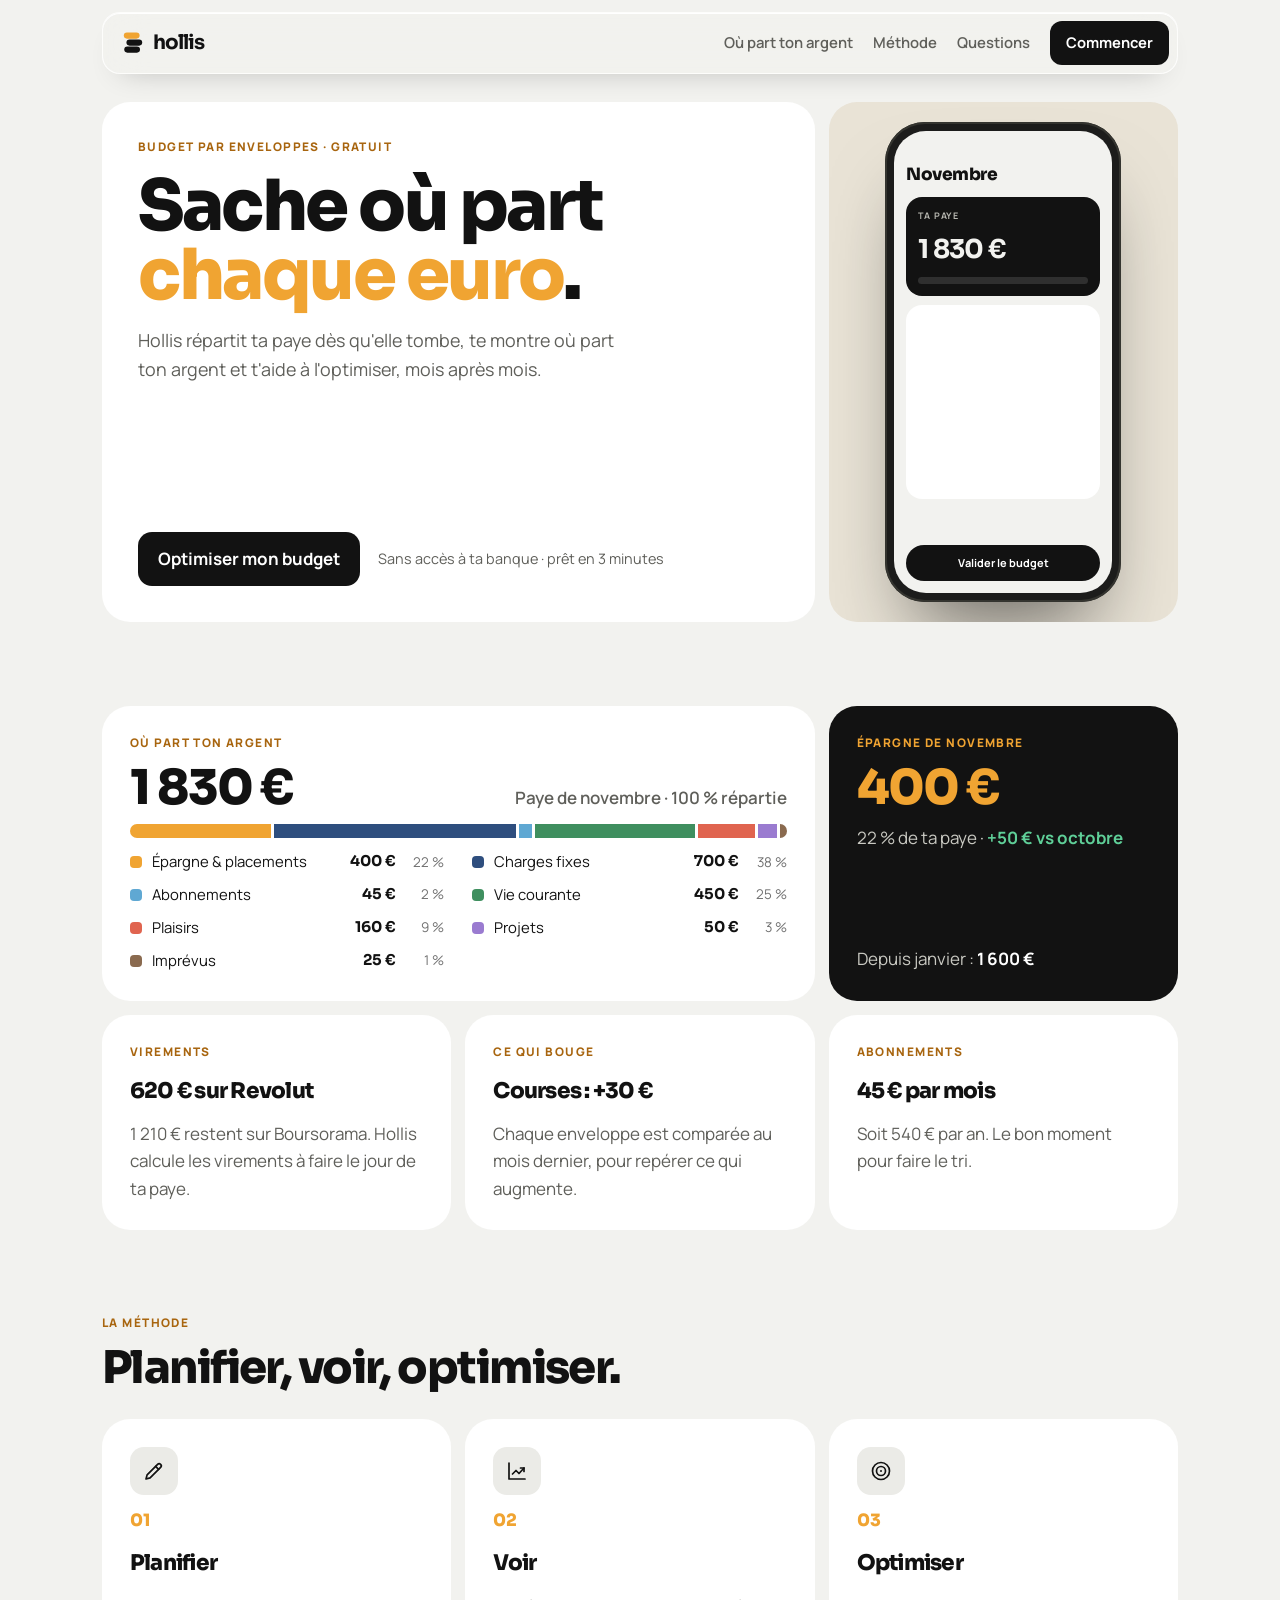
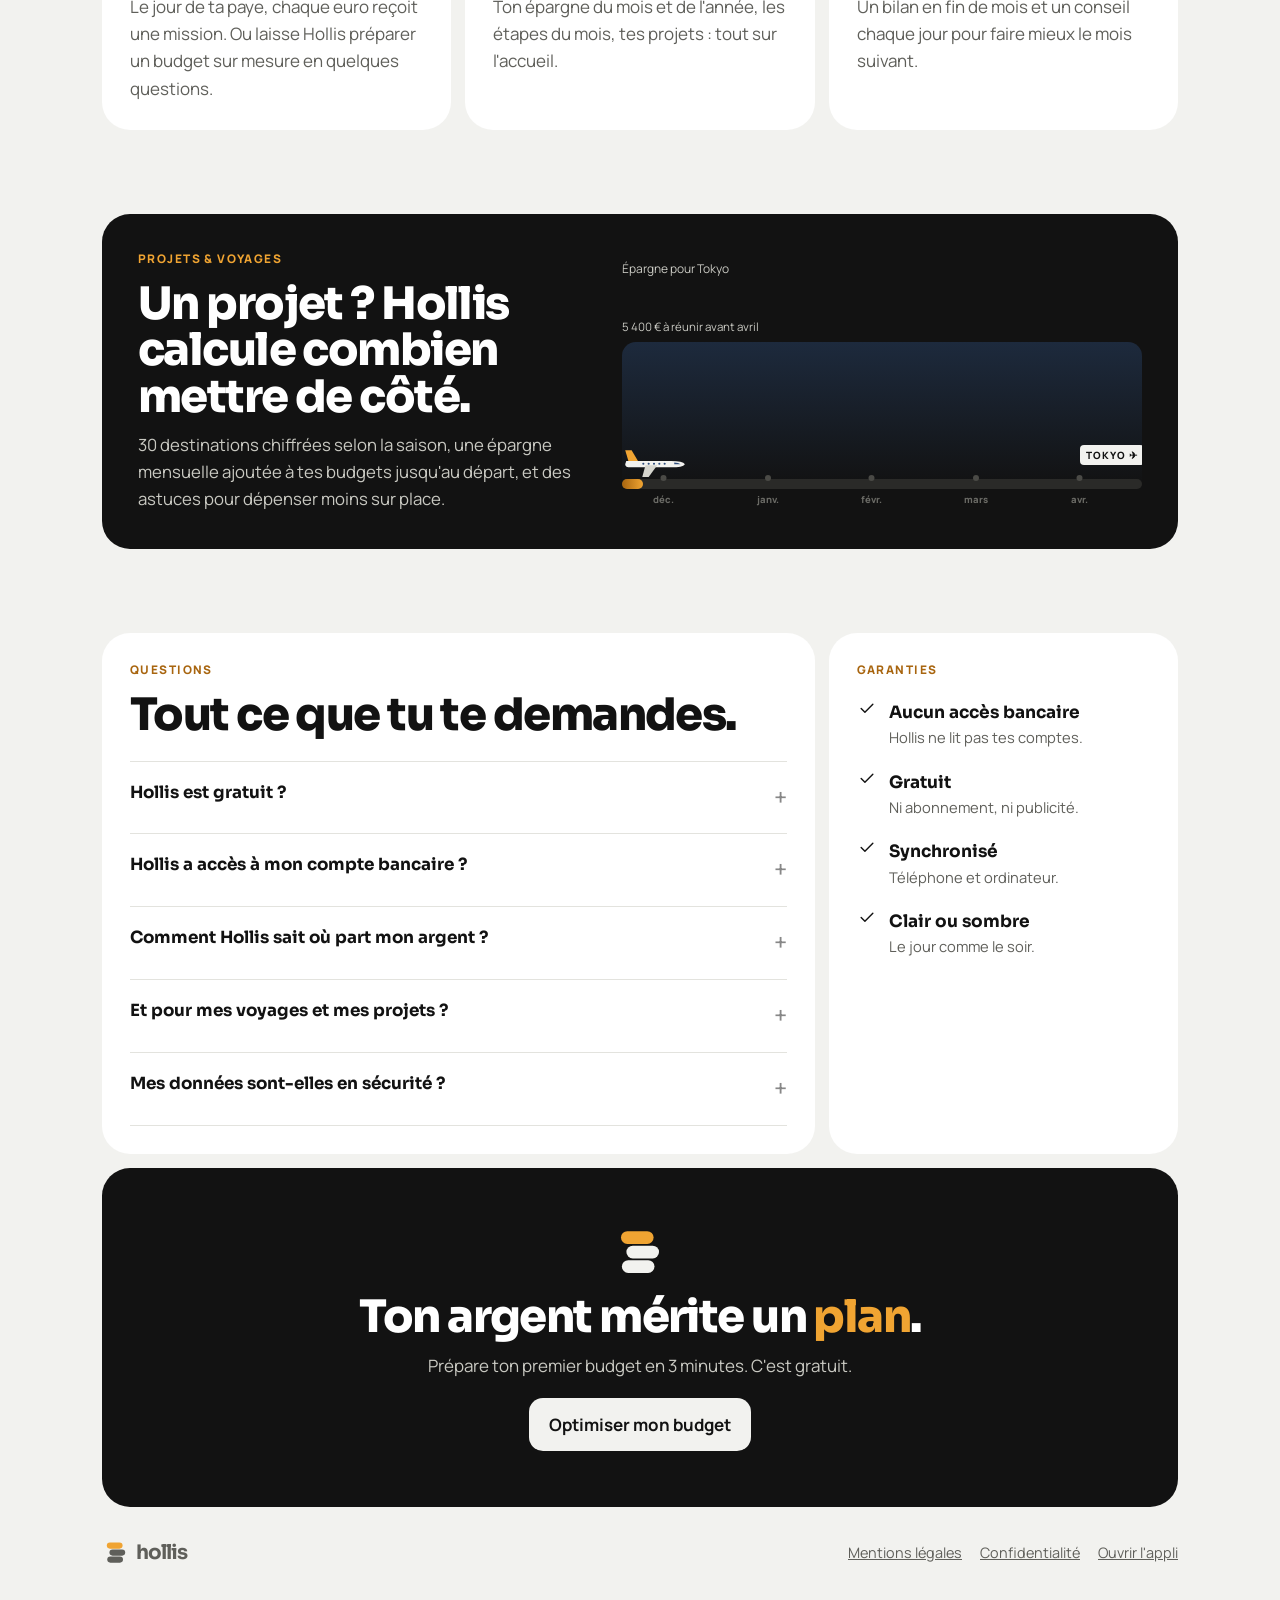
==== index.html @ 490bd6b0 "Renommage : Tamia devient Hollis, nouveau logo (pile de pièces) Nom changé dans tous les textes de l" ====
<!doctype html>
<html lang="fr">
<head>
<meta charset="utf-8">
<meta name="viewport" content="width=device-width,initial-scale=1,viewport-fit=cover">
<title>Hollis · sache où part chaque euro</title>
<meta name="description" content="Hollis répartit ta paye en enveloppes dès qu'elle tombe, te montre où part ton argent et t'aide à optimiser ton budget. Gratuit, sans accès à ta banque.">
<meta name="theme-color" content="#f2f2ef">
<meta property="og:title" content="Hollis · sache où part chaque euro">
<meta property="og:description" content="Hollis répartit ta paye en enveloppes, te montre où part ton argent et t'aide à optimiser ton budget. Gratuit, sans accès à ta banque.">
<link rel="icon" href="favicon.svg?v=3" type="image/svg+xml">
<link rel="icon" href="favicon-32.png?v=3" sizes="32x32" type="image/png">
<link rel="shortcut icon" href="favicon.ico?v=3">
<link rel="apple-touch-icon" href="apple-touch-icon.png?v=3">
<link rel="manifest" href="manifest.webmanifest">
<link rel="preconnect" href="https://fonts.googleapis.com"><link rel="preconnect" href="https://fonts.gstatic.com" crossorigin>
<link rel="stylesheet" href="https://fonts.googleapis.com/css2?family=Sora:wght@600;700;800&family=Manrope:wght@400;500;600;700;800&display=swap">
<style>*{box-sizing:border-box}html{scroll-behavior:smooth;overflow-x:clip}body{margin:0;font-family:Manrope,system-ui,sans-serif;font-size:17px;line-height:1.6;overflow-x:hidden}
a{color:inherit}h1,h2,h3{font-family:Sora,system-ui,sans-serif;letter-spacing:-.035em;margin:0}.in{max-width:1120px;margin:0 auto;padding-inline:22px}
.coin{width:28px;height:28px}.logo{display:inline-flex;align-items:center;gap:6px;font-family:Sora;font-weight:700;font-size:1.25rem;letter-spacing:-.05em;text-decoration:none;margin-right:auto}
.shot{width:250px;max-width:72vw;border-radius:40px;border:8px solid #1c1c1b;overflow:hidden;flex:none;box-shadow:0 40px 70px -30px rgba(0,0,0,.5)}.shot img{display:block;width:100%}
.sbar{display:flex;gap:3px;border-radius:8px;overflow:hidden}.sbar i{display:block}
.leg{list-style:none;margin:0;padding:0;display:grid;grid-template-columns:1fr 1fr;gap:9px 28px}.leg li{display:grid;grid-template-columns:12px minmax(0,1fr) auto 38px;gap:10px;align-items:center;font-size:.93rem}.leg .sw{width:12px;height:12px;border-radius:4px}.leg b{font-family:Sora}.leg em{font-style:normal;text-align:right;font-size:.84rem;opacity:.6}
details{border-bottom:1px solid var(--line)}summary{list-style:none;cursor:pointer;padding:18px 0;font-family:Sora;font-weight:700;font-size:1.05rem;display:flex;justify-content:space-between;gap:16px}summary::-webkit-details-marker{display:none}summary::after{content:"+";font-weight:400;font-size:1.4rem;opacity:.5}details[open] summary::after{transform:rotate(45deg)}details p{margin:0;padding-bottom:18px;color:var(--muted)}
.mock{text-align:center;font-size:.82rem;font-weight:700;padding:8px;background:#f0a432;color:#121212}
@media(max-width:860px){.leg{grid-template-columns:1fr}}@media(max-width:720px){.nav a.l{display:none}}
:root{--bg:#f2f2ef;--tile:#ffffff;--ink:#121212;--muted:#5f5f5a;--line:#e3e3de;color-scheme:light}body{background:var(--bg);color:var(--ink)}
.nav{position:sticky;top:12px;z-index:20;margin-top:12px}.nav .bar{display:flex;align-items:center;gap:20px;border-radius:18px;padding:8px 8px 8px 16px;background:rgba(242,242,239,.72);border:1px solid rgba(255,255,255,.8);box-shadow:inset 0 1px 0 #fff,0 14px 30px -20px rgba(0,0,0,.3);backdrop-filter:blur(20px) saturate(170%)}
.nav a.l{text-decoration:none;color:var(--muted);font-weight:600;font-size:.93rem}.btn{display:inline-flex;background:var(--ink);color:#fff;border-radius:14px;padding:13px 20px;font-weight:700;text-decoration:none}.nav .btn{padding:10px 16px;border-radius:12px;font-size:.92rem}
.k{font-size:.74rem;font-weight:800;letter-spacing:.12em;text-transform:uppercase;color:#a8650f}
.grid{display:grid;grid-template-columns:repeat(6,minmax(0,1fr));gap:14px}.t{background:var(--tile);border-radius:28px;padding:28px;overflow:hidden;position:relative;display:flex;flex-direction:column;gap:12px}
.t.ink{background:#121212;color:#f2f2ef}.t.ink .k{color:#f0a432}.t.sand{background:#e9e3d6}.t p{margin:0;color:var(--muted)}.t.ink p{color:#c9c9c2}
.span2{grid-column:span 2}.span3{grid-column:span 3}.span4{grid-column:span 4}.span6{grid-column:span 6}.row2{grid-row:span 2}
h1{font-size:clamp(2.6rem,5.6vw,4.4rem);line-height:.98;font-weight:800}h1 em{font-style:normal;color:#f0a432}.big{font-family:Sora;font-weight:800;font-size:3rem;letter-spacing:-.04em;line-height:1}
h2{font-size:clamp(1.9rem,4vw,2.8rem);line-height:1.04;font-weight:800}h3{font-size:1.35rem;font-weight:800}
section{padding-block:clamp(48px,7vw,84px)}.sh{display:flex;flex-direction:column;gap:12px;margin-bottom:28px;max-width:640px}.sh p{margin:0;color:var(--muted);font-size:1.08rem}
.phone-t{align-items:center;justify-content:flex-end;padding-bottom:0}.phone-t .shot{margin-bottom:-90px;width:240px}
.n{font-family:Sora;font-weight:800;color:#f0a432}.up{color:#1d7f55;font-weight:700}
.faq{border-top:1px solid var(--line)}footer{padding-block:30px;display:flex;align-items:center;gap:20px;color:var(--muted);font-size:.9rem;flex-wrap:wrap}footer nav{display:flex;gap:18px}
@media(max-width:860px){.grid{grid-template-columns:1fr}.span2,.span3,.span4,.span6{grid-column:auto}.row2{grid-row:auto}.t.ink.span6{grid-template-columns:1fr!important}}
/* --- 3D app animation (hero) --- */
.stage{position:relative;height:100%;min-height:520px;perspective:1100px;display:flex;align-items:center;justify-content:center;overflow:hidden}
.rig{position:relative;transform-style:preserve-3d;animation:rig 9s ease-in-out infinite}
@keyframes rig{0%,100%{transform:rotateY(-24deg) rotateX(10deg)}50%{transform:rotateY(-10deg) rotateX(6deg) translateY(-6px)}}
.dev{width:236px;height:480px;border-radius:40px;background:#1c1c1b;padding:9px;box-shadow:0 50px 80px -30px rgba(0,0,0,.55),inset 0 0 0 2px #34342f;transform-style:preserve-3d}
.scr{height:100%;border-radius:32px;background:#f2f2ef;padding:30px 12px 12px;display:flex;flex-direction:column;gap:9px;overflow:hidden;font-size:11px;color:#121212}
.a-top{display:flex;justify-content:space-between;align-items:center}.a-mo{font-family:Sora;font-weight:800;font-size:17px;letter-spacing:-.03em}
.a-ok{display:inline-flex;gap:4px;align-items:center;font-weight:700;font-size:10px;color:#1d7f55;background:#e3f1e8;border-radius:99px;padding:3px 8px;opacity:0;animation:ok 9s infinite}
.a-ink{background:#121212;color:#f2f2ef;border-radius:16px;padding:12px;display:flex;flex-direction:column;gap:6px}.a-l{font-size:9px;letter-spacing:.09em;text-transform:uppercase;color:#b9b9b2;font-weight:700}
.a-pay{font-family:Sora;font-size:26px;letter-spacing:-.03em}
.a-bar{display:flex;gap:2px;height:7px;border-radius:4px;overflow:hidden;background:rgba(255,255,255,.12)}.a-bar i{display:block;width:0;animation:bar 9s infinite}
.a-list{background:#fff;border-radius:16px;padding:6px 10px;display:flex;flex-direction:column}
.ar{display:grid;grid-template-columns:8px 1fr auto;gap:2px 8px;align-items:center;padding:6px 0;border-top:1px solid #efefea;opacity:0;transform:translateX(16px);animation:row 9s infinite;animation-delay:0s}
.ar:first-child{border-top:0}.ad{width:8px;height:8px;border-radius:3px}.an{font-weight:600}.ar b{font-family:Sora;font-size:11px}
.ab{grid-column:2/4;height:4px;border-radius:2px;background:#efefea;overflow:hidden}.ab i{display:block;height:100%;width:0;border-radius:2px;animation:fill 9s infinite}
.a-btn{margin-top:auto;background:#121212;color:#fff;text-align:center;border-radius:99px;padding:9px;font-weight:700;animation:press 9s infinite}
.fc{position:absolute;display:flex;gap:10px;align-items:center;padding:10px 14px;border-radius:16px;font-size:12px;white-space:nowrap;background:rgba(255,255,255,.72);border:1px solid rgba(255,255,255,.9);box-shadow:inset 0 1px 0 #fff,0 20px 40px -18px rgba(0,0,0,.35);backdrop-filter:blur(14px) saturate(160%);opacity:0;animation:fc 9s infinite}
.fc b{display:block;font-family:Sora;font-size:13px}.fc small{color:#5f5f5a}.fi{width:32px;height:32px;border-radius:10px;background:#121212;color:#f0a432;display:grid;place-items:center}
.fc1{left:-10px;top:96px;transform:translateZ(80px)}.fc2{right:-10px;bottom:84px;transform:translateZ(120px);animation-delay:.4s}.fc{padding:8px 11px;font-size:11px}.fc b{font-size:12px}.fi{width:28px;height:28px}
/* timeline (9 s loop): rows 1.2-3 s, bars 1-3.4 s, check at 4.4 s, hold, fade out 8.4 s */
.ar{animation-name:row}
.ar:nth-child(1){animation-name:row0}.ar:nth-child(1) .ab i{animation-name:fill0}.ar:nth-child(2){animation-name:row1}.ar:nth-child(2) .ab i{animation-name:fill1}.ar:nth-child(3){animation-name:row2}.ar:nth-child(3) .ab i{animation-name:fill2}.ar:nth-child(4){animation-name:row3}.ar:nth-child(4) .ab i{animation-name:fill3}.ar:nth-child(5){animation-name:row4}.ar:nth-child(5) .ab i{animation-name:fill4}
@keyframes row0{0%,12%{opacity:0;transform:translateX(16px)}17%,92%{opacity:1;transform:none}100%{opacity:0}}@keyframes fill0{0%,15%{width:0}26%,92%{width:var(--w)}100%{width:var(--w);opacity:0}}@keyframes row1{0%,16%{opacity:0;transform:translateX(16px)}21%,92%{opacity:1;transform:none}100%{opacity:0}}@keyframes fill1{0%,19%{width:0}30%,92%{width:var(--w)}100%{width:var(--w);opacity:0}}@keyframes row2{0%,20%{opacity:0;transform:translateX(16px)}25%,92%{opacity:1;transform:none}100%{opacity:0}}@keyframes fill2{0%,23%{width:0}34%,92%{width:var(--w)}100%{width:var(--w);opacity:0}}@keyframes row3{0%,24%{opacity:0;transform:translateX(16px)}29%,92%{opacity:1;transform:none}100%{opacity:0}}@keyframes fill3{0%,27%{width:0}38%,92%{width:var(--w)}100%{width:var(--w);opacity:0}}@keyframes row4{0%,28%{opacity:0;transform:translateX(16px)}33%,92%{opacity:1;transform:none}100%{opacity:0}}@keyframes fill4{0%,31%{width:0}42%,92%{width:var(--w)}100%{width:var(--w);opacity:0}}
@keyframes bar{0%,8%{width:0}36%,92%{width:var(--w)}100%{width:var(--w);opacity:0}}
@keyframes ok{0%,48%{opacity:0;transform:scale(.6)}53%,92%{opacity:1;transform:none}100%{opacity:0}}
@keyframes press{0%,44%{transform:none}47%{transform:scale(.94)}50%,100%{transform:none}}
@keyframes fc{0%,52%{opacity:0;translate:0 10px}58%,90%{opacity:1;translate:0 0}97%,100%{opacity:0}}
/* --- 3D trip animation --- */
.vstage{position:relative;height:440px;perspective:1000px;overflow:hidden;display:grid;grid-template-columns:minmax(0,1fr) 230px;gap:16px;align-items:center}.vworld{position:relative;height:100%}
.globe{position:absolute;left:50%;top:60%;width:340px;height:340px;margin:-170px 0 0 -170px;border-radius:50%;overflow:hidden;transform:rotateX(14deg);box-shadow:0 30px 60px -20px rgba(0,0,0,.7),inset 0 0 0 1px rgba(255,255,255,.08)}
.gmap{position:absolute;inset:0 auto 0 0;width:300%;background:url([data-uri]) 0 50%/auto 100% repeat-x;animation:spin 28s linear infinite}
@keyframes spin{to{transform:translateX(-33.333%)}}
.gshade{position:absolute;inset:0;border-radius:50%;background:radial-gradient(circle at 32% 28%,rgba(255,255,255,.22),transparent 45%),radial-gradient(circle at 70% 80%,rgba(0,0,0,.55),transparent 60%)}
.arc{position:absolute;left:50%;top:30px;width:300px;height:200px;margin-left:-150px;transform:translateZ(60px)}
.arc path{stroke-dashoffset:300;animation:dash 7s linear infinite}@keyframes dash{to{stroke-dashoffset:0}}
.plane{position:absolute;left:calc(50% - 150px);top:30px;width:300px;height:200px;offset-path:path("M40 150 Q150 -10 262 120");offset-rotate:auto 45deg;width:22px;height:22px;color:#f0a432;transform:translateZ(70px);animation:fly 7s cubic-bezier(.45,0,.4,1) infinite}
@keyframes fly{0%{offset-distance:0%;opacity:0}6%{opacity:1}50%{offset-distance:100%;opacity:1}58%,100%{offset-distance:100%;opacity:0}}
.city{position:absolute;font-size:12px;font-weight:700;color:#f2f2ef;background:rgba(18,18,18,.6);border-radius:99px;padding:2px 8px}.c1{left:calc(50% - 130px);top:188px}.c2{left:calc(50% + 96px);top:158px;color:#f0a432}
.vcards{position:relative;width:230px;display:flex;flex-direction:column;gap:6px;transform:rotateY(-18deg) rotateX(6deg);transform-style:preserve-3d}
.vtot,.vc,.vsave{background:rgba(255,255,255,.1);border:1px solid rgba(255,255,255,.16);border-radius:14px;backdrop-filter:blur(12px);color:#f2f2ef;box-shadow:inset 0 1px 0 rgba(255,255,255,.12),0 16px 30px -18px rgba(0,0,0,.7)}
.vtot{padding:10px 12px;display:flex;flex-direction:column;opacity:0;animation:vin0 7s infinite}.vtot small{color:#c9c9c2;font-size:11px}.vtot b{font-family:Sora;font-size:20px;color:#f0a432;letter-spacing:-.02em}
.vc{display:grid;grid-template-columns:16px 1fr auto;gap:8px;align-items:center;padding:7px 12px;font-size:12px;opacity:0;transform:translateZ(var(--z))}.vc b{font-family:Sora}.vc .ic{color:#c9c9c2}
.vsave{display:flex;gap:8px;align-items:center;padding:8px 12px;font-size:12px;background:rgba(240,164,50,.18);border-color:rgba(240,164,50,.4);opacity:0;animation:vin6 7s infinite}.vsave .ic{color:#f0a432}
@keyframes vin0{0%,10%{opacity:0;translate:14px 0}15%,86%{opacity:1;translate:0 0}94%,100%{opacity:0}}@keyframes vin1{0%,16%{opacity:0;translate:14px 0}21%,86%{opacity:1;translate:0 0}94%,100%{opacity:0}}@keyframes vin2{0%,22%{opacity:0;translate:14px 0}27%,86%{opacity:1;translate:0 0}94%,100%{opacity:0}}@keyframes vin3{0%,28%{opacity:0;translate:14px 0}33%,86%{opacity:1;translate:0 0}94%,100%{opacity:0}}@keyframes vin4{0%,34%{opacity:0;translate:14px 0}39%,86%{opacity:1;translate:0 0}94%,100%{opacity:0}}@keyframes vin5{0%,40%{opacity:0;translate:14px 0}45%,86%{opacity:1;translate:0 0}94%,100%{opacity:0}}@keyframes vin6{0%,46%{opacity:0;translate:14px 0}51%,86%{opacity:1;translate:0 0}94%,100%{opacity:0}}.vcards .vc:nth-child(2){animation:vin1 7s infinite}.vcards .vc:nth-child(3){animation:vin2 7s infinite}.vcards .vc:nth-child(4){animation:vin3 7s infinite}.vcards .vc:nth-child(5){animation:vin4 7s infinite}.vcards .vc:nth-child(6){animation:vin5 7s infinite}
@media(prefers-reduced-motion:reduce){.rig,.gmap,.arc path,.plane{animation:none}.ar,.a-ok,.fc,.vtot,.vc,.vsave{animation:none;opacity:1;transform:none}.ab i,.a-bar i{animation:none;width:var(--w)}.plane{offset-distance:100%}}
@media(max-width:860px){.vcards{margin:0 auto;transform:none}.vstage{height:auto;grid-template-columns:1fr;padding-bottom:20px}.vworld{height:340px}.globe{width:280px;height:280px;margin:-140px 0 0 -140px}.arc,.plane{transform:scale(.85)}}
.pic{width:48px;height:48px;border-radius:14px;background:#ebebe7;display:grid;place-items:center}
.voyanim{width:100%;max-width:520px;justify-self:end}.voyanim .rah{padding-top:8px}.voyanim .va{position:relative;height:260px;border-radius:20px;overflow:hidden}
.kb0{animation:kbk0 9s infinite}@keyframes kbk0{0%,11%{opacity:1}11.6%,100%{opacity:0}}.kb1{animation:kbk1 9s infinite}@keyframes kbk1{0%,11.5%{opacity:0}12%,25%{opacity:1}25.6%,100%{opacity:0}}.kb2{animation:kbk2 9s infinite}@keyframes kbk2{0%,25.5%{opacity:0}26%,39%{opacity:1}39.6%,100%{opacity:0}}.kb3{animation:kbk3 9s infinite}@keyframes kbk3{0%,39.5%{opacity:0}40%,53%{opacity:1}53.6%,100%{opacity:0}}.kb4{animation:kbk4 9s infinite}@keyframes kbk4{0%,53.5%{opacity:0}54%,67%{opacity:1}67.6%,100%{opacity:0}}.kb5{animation:kbk5 9s infinite}@keyframes kbk5{0%,67.5%{opacity:0}68%,95%{opacity:1}95.6%,100%{opacity:0}}.rah{padding-top:4px}.rah small{display:block;color:#c9c9c2;font-size:12px}.cnt9{position:relative;display:block;height:32px;font-family:Sora;font-size:28px;color:#f0a432;letter-spacing:-.02em}.cnt9 span{position:absolute;left:0;opacity:0}
.ra .rof,.rb .rof{font-size:11.5px;color:#c9c9c2}
.rb{display:grid;grid-template-rows:auto 1fr;gap:4px}.scene{position:relative;overflow:hidden;border-radius:14px;background:linear-gradient(#1d2a3d,#121212 85%)}
.sky9 .cl9{position:absolute;height:14px;border-radius:10px;background:rgba(255,255,255,.12);animation:cl9 7s linear infinite}.cl9.a{width:70px;top:20px;left:100%}.cl9.b{width:46px;top:46px;left:100%;animation-delay:3s}@keyframes cl9{to{transform:translateX(-500px)}}
.ground{position:absolute;left:0;right:0;bottom:22px;height:10px;background:#2a2a28;border-radius:5px}
.fillg{position:absolute;left:0;top:0;bottom:0;border-radius:5px;background:linear-gradient(90deg,#a8650f,#f0a432);width:4%;animation:fg 9s ease-in-out infinite}
@keyframes fg{0%,4%{width:4%}12%{width:18%}26%{width:38%}40%{width:58%}54%{width:78%}68%,95%{width:96%}100%{width:4%}}
.bm{position:absolute;top:14px;transform:translateX(-50%);font:800 9.5px Manrope;color:#6a6a65;display:flex;flex-direction:column;align-items:center;gap:3px}.bm i{position:absolute;top:-18px;width:6px;height:6px;border-radius:50%;background:#4a4a46}
.bm[style*="--t:12%"]{animation:bm0 9s infinite}.bm[style*="--t:12%"] i{animation:bi0 9s infinite}@keyframes bm0{0%,11.5%{color:#6a6a65}12%,95%{color:#f0a432}100%{color:#6a6a65}}@keyframes bi0{0%,11.5%{background:#4a4a46;box-shadow:none}12%,95%{background:#f0a432;box-shadow:0 0 8px 2px rgba(240,164,50,.8)}100%{background:#4a4a46}}.bub[style*="--t:12%"]{animation:bu0 9s infinite}@keyframes bu0{0%,11.5%{opacity:0;transform:translate(-50%,0)}13%{opacity:1;transform:translate(-50%,-6px)}21%{opacity:0;transform:translate(-50%,-40px)}100%{opacity:0}}.bm[style*="--t:26%"]{animation:bm1 9s infinite}.bm[style*="--t:26%"] i{animation:bi1 9s infinite}@keyframes bm1{0%,25.5%{color:#6a6a65}26%,95%{color:#f0a432}100%{color:#6a6a65}}@keyframes bi1{0%,25.5%{background:#4a4a46;box-shadow:none}26%,95%{background:#f0a432;box-shadow:0 0 8px 2px rgba(240,164,50,.8)}100%{background:#4a4a46}}.bub[style*="--t:26%"]{animation:bu1 9s infinite}@keyframes bu1{0%,25.5%{opacity:0;transform:translate(-50%,0)}27%{opacity:1;transform:translate(-50%,-6px)}35%{opacity:0;transform:translate(-50%,-40px)}100%{opacity:0}}.bm[style*="--t:40%"]{animation:bm2 9s infinite}.bm[style*="--t:40%"] i{animation:bi2 9s infinite}@keyframes bm2{0%,39.5%{color:#6a6a65}40%,95%{color:#f0a432}100%{color:#6a6a65}}@keyframes bi2{0%,39.5%{background:#4a4a46;box-shadow:none}40%,95%{background:#f0a432;box-shadow:0 0 8px 2px rgba(240,164,50,.8)}100%{background:#4a4a46}}.bub[style*="--t:40%"]{animation:bu2 9s infinite}@keyframes bu2{0%,39.5%{opacity:0;transform:translate(-50%,0)}41%{opacity:1;transform:translate(-50%,-6px)}49%{opacity:0;transform:translate(-50%,-40px)}100%{opacity:0}}.bm[style*="--t:54%"]{animation:bm3 9s infinite}.bm[style*="--t:54%"] i{animation:bi3 9s infinite}@keyframes bm3{0%,53.5%{color:#6a6a65}54%,95%{color:#f0a432}100%{color:#6a6a65}}@keyframes bi3{0%,53.5%{background:#4a4a46;box-shadow:none}54%,95%{background:#f0a432;box-shadow:0 0 8px 2px rgba(240,164,50,.8)}100%{background:#4a4a46}}.bub[style*="--t:54%"]{animation:bu3 9s infinite}@keyframes bu3{0%,53.5%{opacity:0;transform:translate(-50%,0)}55%{opacity:1;transform:translate(-50%,-6px)}63%{opacity:0;transform:translate(-50%,-40px)}100%{opacity:0}}.bm[style*="--t:68%"]{animation:bm4 9s infinite}.bm[style*="--t:68%"] i{animation:bi4 9s infinite}@keyframes bm4{0%,67.5%{color:#6a6a65}68%,95%{color:#f0a432}100%{color:#6a6a65}}@keyframes bi4{0%,67.5%{background:#4a4a46;box-shadow:none}68%,95%{background:#f0a432;box-shadow:0 0 8px 2px rgba(240,164,50,.8)}100%{background:#4a4a46}}.bub[style*="--t:68%"]{animation:bu4 9s infinite}@keyframes bu4{0%,67.5%{opacity:0;transform:translate(-50%,0)}69%{opacity:1;transform:translate(-50%,-6px)}77%{opacity:0;transform:translate(-50%,-40px)}100%{opacity:0}}
.bub{position:absolute;bottom:70px;font:800 12px Sora;color:#121212;background:#f0a432;border-radius:99px;padding:3px 8px;opacity:0;white-space:nowrap}
.sign{position:absolute;right:-2px;top:-34px;font:800 10px Manrope;letter-spacing:.1em;color:#121212;background:#f2f2ef;border-radius:4px;padding:3px 6px}
.splane{position:absolute;bottom:31px;left:0;animation:spl 9s ease-in-out infinite}.pl9{display:block;transform-origin:30% 80%;animation:pit 9s ease-in-out infinite}
@keyframes spl{0%,4%{left:0}12%{left:13%}26%{left:32%}40%{left:51%}54%{left:68%}68%{left:72%;bottom:31px}82%{left:84%;bottom:96px;opacity:1}88%,100%{left:84%;bottom:96px;opacity:0}}
@keyframes pit{0%,68%{transform:none}74%,100%{transform:rotate(-14deg)}}

@media(max-width:860px){.voyanim{justify-self:stretch;max-width:none}.voyanim .va{height:250px}.bm{font-size:9px}.bub{font-size:11px;bottom:60px}.pl9{width:48px}.sign{top:-40px}}
@media(prefers-reduced-motion:reduce){.voyanim *{animation:none!important}.voyanim .kb5{opacity:1}.voyanim .fillg{width:96%}.voyanim .splane{left:72%}}
</style>
</head>
<body>
<div class="nav in"><div class="bar"><a class="logo" href="./" aria-label="Hollis, accueil"><svg class="coin" viewBox="0 0 64 64" aria-hidden="true"><rect x="12" y="40" width="36" height="14" rx="7" fill="currentColor"/><rect x="17" y="24" width="36" height="14" rx="7" fill="currentColor"/><rect x="11" y="8" width="36" height="14" rx="7" fill="#f0a432"/></svg><span>hollis</span></a><a class="l" href="#ou">Où part ton argent</a><a class="l" href="#methode">Méthode</a><a class="l" href="#faq">Questions</a><a class="btn" href="app.html">Commencer</a></div></div>
<section style="padding-top:28px"><div class="in"><div class="grid">
  <div class="t span4 row2" style="justify-content:space-between;padding:36px"><div style="display:flex;flex-direction:column;gap:16px"><span class="k">Budget par enveloppes · gratuit</span><h1>Sache où part <em>chaque euro</em>.</h1><p style="font-size:1.12rem;max-width:44ch">Hollis répartit ta paye dès qu'elle tombe, te montre où part ton argent et t'aide à l'optimiser, mois après mois.</p></div><div style="display:flex;gap:18px;align-items:center;flex-wrap:wrap;margin-top:24px"><a class="btn" href="app.html">Optimiser mon budget</a><span style="color:var(--muted);font-size:.9rem">Sans accès à ta banque · prêt en 3 minutes</span></div></div>
  <div class="t sand span2 row2" style="padding:0"><div class="stage" aria-label="Animation : Hollis répartit une paye de 1 830 € en enveloppes" role="img">
 <div class="rig">
  <div class="dev"><div class="scr">
    <div class="a-top"><span class="a-mo">Novembre</span><span class="a-ok"><svg class="ic" viewBox="0 0 24 24" width="12" height="12" fill="none" stroke="currentColor" stroke-width="1.7" stroke-linecap="round" stroke-linejoin="round" aria-hidden="true"><path d="M5 12.5l4.5 4.5L19 7.5"/></svg>Validé</span></div>
    <div class="a-ink"><span class="a-l">Ta paye</span><b class="a-pay" data-count="1830">1 830 €</b><span class="a-bar"><i style="--w:38%;background:#2e4e7e"></i><i style="--w:22%;background:#f0a432"></i><i style="--w:19%;background:#3f8f5f"></i><i style="--w:9%;background:#e0644f"></i><i style="--w:12%;background:#5fa8d3"></i></span></div>
    <div class="a-list"><div class="ar" style="--d:1.2s"><span class="ad" style="background:#2e4e7e"></span><span class="an">Loyer</span><b>700 €</b><span class="ab"><i style="background:#2e4e7e;--w:100%"></i></span></div><div class="ar" style="--d:1.5499999999999998s"><span class="ad" style="background:#f0a432"></span><span class="an">Épargne</span><b>400 €</b><span class="ab"><i style="background:#f0a432;--w:57%"></i></span></div><div class="ar" style="--d:1.9s"><span class="ad" style="background:#3f8f5f"></span><span class="an">Courses</span><b>350 €</b><span class="ab"><i style="background:#3f8f5f;--w:50%"></i></span></div><div class="ar" style="--d:2.25s"><span class="ad" style="background:#e0644f"></span><span class="an">Sorties</span><b>160 €</b><span class="ab"><i style="background:#e0644f;--w:23%"></i></span></div><div class="ar" style="--d:2.5999999999999996s"><span class="ad" style="background:#5fa8d3"></span><span class="an">Abonnements</span><b>45 €</b><span class="ab"><i style="background:#5fa8d3;--w:7%"></i></span></div></div>
    <div class="a-btn">Valider le budget</div>
  </div></div>
  <div class="fc fc1"><span class="fi"><svg class="ic" viewBox="0 0 24 24" width="18" height="18" fill="none" stroke="currentColor" stroke-width="1.7" stroke-linecap="round" stroke-linejoin="round" aria-hidden="true"><path d="M4 4v16h16"/><path d="M7.5 15l3.5-3.5 3 3L19 9"/><path d="M15.5 9H19v3.5"/></svg></span><div><b>+50 € d'épargne</b><small>par rapport à octobre</small></div></div>
  <div class="fc fc2"><span class="fi"><svg class="ic" viewBox="0 0 24 24" width="18" height="18" fill="none" stroke="currentColor" stroke-width="1.7" stroke-linecap="round" stroke-linejoin="round" aria-hidden="true"><rect x="3" y="6" width="18" height="12.5" rx="2.2"/><path d="M3 10.5h18"/><path d="M7 15h3.5"/></svg></span><div><b>620 € → Revolut</b><small>le jour de ta paye</small></div></div>
 </div></div></div>
</div></div></section>
<section id="ou" style="padding-top:0"><div class="in"><div class="grid">
  <div class="t span4"><span class="k">Où part ton argent</span><div style="display:flex;justify-content:space-between;align-items:baseline;flex-wrap:wrap;gap:10px"><span class="big">1 830 €</span><span style="color:var(--muted);font-weight:600">Paye de novembre · 100 % répartie</span></div><div class="sbar" style="height:14px"><i style="width:22%;background:#f0a432"></i><i style="width:38%;background:#2e4e7e"></i><i style="width:2%;background:#5fa8d3"></i><i style="width:25%;background:#3f8f5f"></i><i style="width:9%;background:#e0644f"></i><i style="width:3%;background:#9a7bd0"></i><i style="width:1%;background:#8a6a4f"></i></div><ul class="leg"><li><span class="sw" style="background:#f0a432"></span><span>Épargne & placements</span><b>400 €</b><em>22 %</em></li><li><span class="sw" style="background:#2e4e7e"></span><span>Charges fixes</span><b>700 €</b><em>38 %</em></li><li><span class="sw" style="background:#5fa8d3"></span><span>Abonnements</span><b>45 €</b><em>2 %</em></li><li><span class="sw" style="background:#3f8f5f"></span><span>Vie courante</span><b>450 €</b><em>25 %</em></li><li><span class="sw" style="background:#e0644f"></span><span>Plaisirs</span><b>160 €</b><em>9 %</em></li><li><span class="sw" style="background:#9a7bd0"></span><span>Projets</span><b>50 €</b><em>3 %</em></li><li><span class="sw" style="background:#8a6a4f"></span><span>Imprévus</span><b>25 €</b><em>1 %</em></li></ul></div>
  <div class="t ink span2"><span class="k">Épargne de novembre</span><span class="big" style="color:#f0a432">400 €</span><p>22 % de ta paye · <b style="color:#5fcf98">+50 € vs octobre</b></p><p style="margin-top:auto">Depuis janvier : <b style="color:#fff">1 600 €</b></p></div>
  <div class="t span2"><span class="k">Virements</span><h3>620 € sur Revolut</h3><p>1 210 € restent sur Boursorama. Hollis calcule les virements à faire le jour de ta paye.</p></div>
  <div class="t span2"><span class="k">Ce qui bouge</span><h3>Courses : +30 €</h3><p>Chaque enveloppe est comparée au mois dernier, pour repérer ce qui augmente.</p></div>
  <div class="t span2"><span class="k">Abonnements</span><h3>45 € par mois</h3><p>Soit 540 € par an. Le bon moment pour faire le tri.</p></div>
</div></div></section>
<section id="methode" style="padding-top:0"><div class="in"><div class="sh"><span class="k">La méthode</span><h2>Planifier, voir, optimiser.</h2></div><div class="grid">
  <div class="t span2"><span class="pic"><svg class="ic" viewBox="0 0 24 24" width="24" height="24" fill="none" stroke="currentColor" stroke-width="1.7" stroke-linecap="round" stroke-linejoin="round" aria-hidden="true"><path d="M4 20l1.1-4.1L15.6 5.4a2.1 2.1 0 0 1 3 3L8.1 18.9z"/><path d="M13.6 7.4l3 3"/></svg></span><span class="n">01</span><h3>Planifier</h3><p>Le jour de ta paye, chaque euro reçoit une mission. Ou laisse Hollis préparer un budget sur mesure en quelques questions.</p></div>
  <div class="t span2"><span class="pic"><svg class="ic" viewBox="0 0 24 24" width="24" height="24" fill="none" stroke="currentColor" stroke-width="1.7" stroke-linecap="round" stroke-linejoin="round" aria-hidden="true"><path d="M4 4v16h16"/><path d="M7.5 15l3.5-3.5 3 3L19 9"/><path d="M15.5 9H19v3.5"/></svg></span><span class="n">02</span><h3>Voir</h3><p>Ton épargne du mois et de l'année, les étapes du mois, tes projets : tout sur l'accueil.</p></div>
  <div class="t span2"><span class="pic"><svg class="ic" viewBox="0 0 24 24" width="24" height="24" fill="none" stroke="currentColor" stroke-width="1.7" stroke-linecap="round" stroke-linejoin="round" aria-hidden="true"><circle cx="12" cy="12" r="8.5"/><circle cx="12" cy="12" r="4.5"/><circle cx="12" cy="12" r="1" fill="currentColor" stroke="none"/></svg></span><span class="n">03</span><h3>Optimiser</h3><p>Un bilan en fin de mois et un conseil chaque jour pour faire mieux le mois suivant.</p></div>
</div></div></section>
<section id="projets" style="padding-top:0"><div class="in"><div class="grid">
  <div class="t ink span6" style="padding:36px;display:grid;grid-template-columns:minmax(0,.9fr) minmax(0,1.1fr);gap:24px;align-items:center"><div style="display:flex;flex-direction:column;gap:12px"><span class="k">Projets & voyages</span><h2 style="color:#fff">Un projet ? Hollis calcule combien mettre de côté.</h2><p style="font-size:1.05rem">30 destinations chiffrées selon la saison, une épargne mensuelle ajoutée à tes budgets jusqu'au départ, et des astuces pour dépenser moins sur place.</p></div><div class="voyanim"><div class="va rb"><div class="rah"><small>Épargne pour Tokyo</small><b class="cnt9"><span class="kb0">600 €</span><span class="kb1">1 560 €</span><span class="kb2">2 520 €</span><span class="kb3">3 480 €</span><span class="kb4">4 440 €</span><span class="kb5">5 400 €</span></b><span class="rof">5 400 € à réunir avant avril</span></div>
<div class="scene"><div class="sky9"><span class="cl9 a"></span><span class="cl9 b"></span></div><span class="bub" style="left:8%;--t:12%">+960 €</span><span class="bub" style="left:28%;--t:26%">+960 €</span><span class="bub" style="left:48%;--t:40%">+960 €</span><span class="bub" style="left:68%;--t:54%">+960 €</span><span class="bub" style="left:88%;--t:68%">+960 €</span>
<div class="ground"><div class="fillg"></div><span class="bm" style="left:8%;--t:12%"><i></i>déc.</span><span class="bm" style="left:28%;--t:26%"><i></i>janv.</span><span class="bm" style="left:48%;--t:40%"><i></i>févr.</span><span class="bm" style="left:68%;--t:54%"><i></i>mars</span><span class="bm" style="left:88%;--t:68%"><i></i>avr.</span><span class="sign">TOKYO ✈</span></div>
<div class="splane"><svg viewBox="0 0 60 32" width="64" class="pl9" aria-hidden="true"><path d="M6 14 L3 4 L9 4 L15 14Z" fill="#f0a432"/><path d="M4 14 L46 14 Q57 14 59 17 Q57 20 46 20 L8 20 Q3 20 3 17Z" fill="#f2f2ef"/><path d="M22 18 L33 18 L25 29 L19 29Z" fill="#d6d6cf"/><g fill="#2e4e7e"><circle cx="40" cy="16.6" r="1"/><circle cx="35" cy="16.6" r="1"/><circle cx="30" cy="16.6" r="1"/><circle cx="25" cy="16.6" r="1"/><circle cx="20" cy="16.6" r="1"/></g><path d="M49 15.5 Q53 15.5 55 17 L49 17Z" fill="#2e4e7e"/></svg></div></div></div></div></div>
  
</div></div></section>
<section id="faq" style="padding-top:0"><div class="in"><div class="grid">
  <div class="t span4"><span class="k">Questions</span><h2 style="margin-bottom:10px">Tout ce que tu te demandes.</h2><div class="faq"><details><summary>Hollis est gratuit ?</summary><p>Oui. Pas d'abonnement, pas de publicité. Hollis est un projet indépendant, pensé pour être utile.</p></details><details><summary>Hollis a accès à mon compte bancaire ?</summary><p>Non, jamais. Tu indiques toi-même ta paye et tes enveloppes. Hollis ne se connecte à aucune banque.</p></details><details><summary>Comment Hollis sait où part mon argent ?</summary><p>Chaque euro de ta paye est rangé dans une enveloppe : loyer, courses, sorties, épargne… Hollis additionne, compare d'un mois à l'autre et te montre où part ton argent, sans lire tes comptes.</p></details><details><summary>Et pour mes voyages et mes projets ?</summary><p>Hollis estime le budget d'un voyage (30 destinations) et le transforme en épargne mensuelle, ajoutée à tes budgets jusqu'au départ.</p></details><details><summary>Mes données sont-elles en sécurité ?</summary><p>Elles sont hébergées chez Google (Firebase), chiffrées, et seul ton compte peut les lire. Tu peux tout supprimer à tout moment.</p></details></div></div>
  <div class="t span2" style="gap:18px"><span class="k">Garanties</span><div style="display:flex;gap:12px;align-items:flex-start"><svg class="ic" viewBox="0 0 24 24" width="20" height="20" fill="none" stroke="currentColor" stroke-width="1.7" stroke-linecap="round" stroke-linejoin="round" aria-hidden="true"><path d="M5 12.5l4.5 4.5L19 7.5"/></svg><div><b style="font-family:Sora">Aucun accès bancaire</b><p style="font-size:.92rem">Hollis ne lit pas tes comptes.</p></div></div><div style="display:flex;gap:12px;align-items:flex-start"><svg class="ic" viewBox="0 0 24 24" width="20" height="20" fill="none" stroke="currentColor" stroke-width="1.7" stroke-linecap="round" stroke-linejoin="round" aria-hidden="true"><path d="M5 12.5l4.5 4.5L19 7.5"/></svg><div><b style="font-family:Sora">Gratuit</b><p style="font-size:.92rem">Ni abonnement, ni publicité.</p></div></div><div style="display:flex;gap:12px;align-items:flex-start"><svg class="ic" viewBox="0 0 24 24" width="20" height="20" fill="none" stroke="currentColor" stroke-width="1.7" stroke-linecap="round" stroke-linejoin="round" aria-hidden="true"><path d="M5 12.5l4.5 4.5L19 7.5"/></svg><div><b style="font-family:Sora">Synchronisé</b><p style="font-size:.92rem">Téléphone et ordinateur.</p></div></div><div style="display:flex;gap:12px;align-items:flex-start"><svg class="ic" viewBox="0 0 24 24" width="20" height="20" fill="none" stroke="currentColor" stroke-width="1.7" stroke-linecap="round" stroke-linejoin="round" aria-hidden="true"><path d="M5 12.5l4.5 4.5L19 7.5"/></svg><div><b style="font-family:Sora">Clair ou sombre</b><p style="font-size:.92rem">Le jour comme le soir.</p></div></div></div>
  <div class="t ink span6" style="align-items:center;text-align:center;padding:56px 28px"><svg class="coin" style="width:58px;height:58px" viewBox="0 0 64 64" aria-hidden="true"><rect x="12" y="40" width="36" height="14" rx="7" fill="currentColor"/><rect x="17" y="24" width="36" height="14" rx="7" fill="currentColor"/><rect x="11" y="8" width="36" height="14" rx="7" fill="#f0a432"/></svg><h2 style="color:#fff">Ton argent mérite un <span style="color:#f0a432">plan</span>.</h2><p>Prépare ton premier budget en 3 minutes. C'est gratuit.</p><a class="btn" href="app.html" style="background:#f2f2ef;color:#121212;margin-top:6px">Optimiser mon budget</a></div>
</div><footer><a class="logo" href="./" aria-label="Hollis, accueil"><svg class="coin" viewBox="0 0 64 64" aria-hidden="true"><rect x="12" y="40" width="36" height="14" rx="7" fill="currentColor"/><rect x="17" y="24" width="36" height="14" rx="7" fill="currentColor"/><rect x="11" y="8" width="36" height="14" rx="7" fill="#f0a432"/></svg><span>hollis</span></a><nav><a href="mentions-legales.html">Mentions légales</a><a href="confidentialite.html">Confidentialité</a><a href="app.html">Ouvrir l'appli</a></nav></footer></div></section>
</body>
</html>
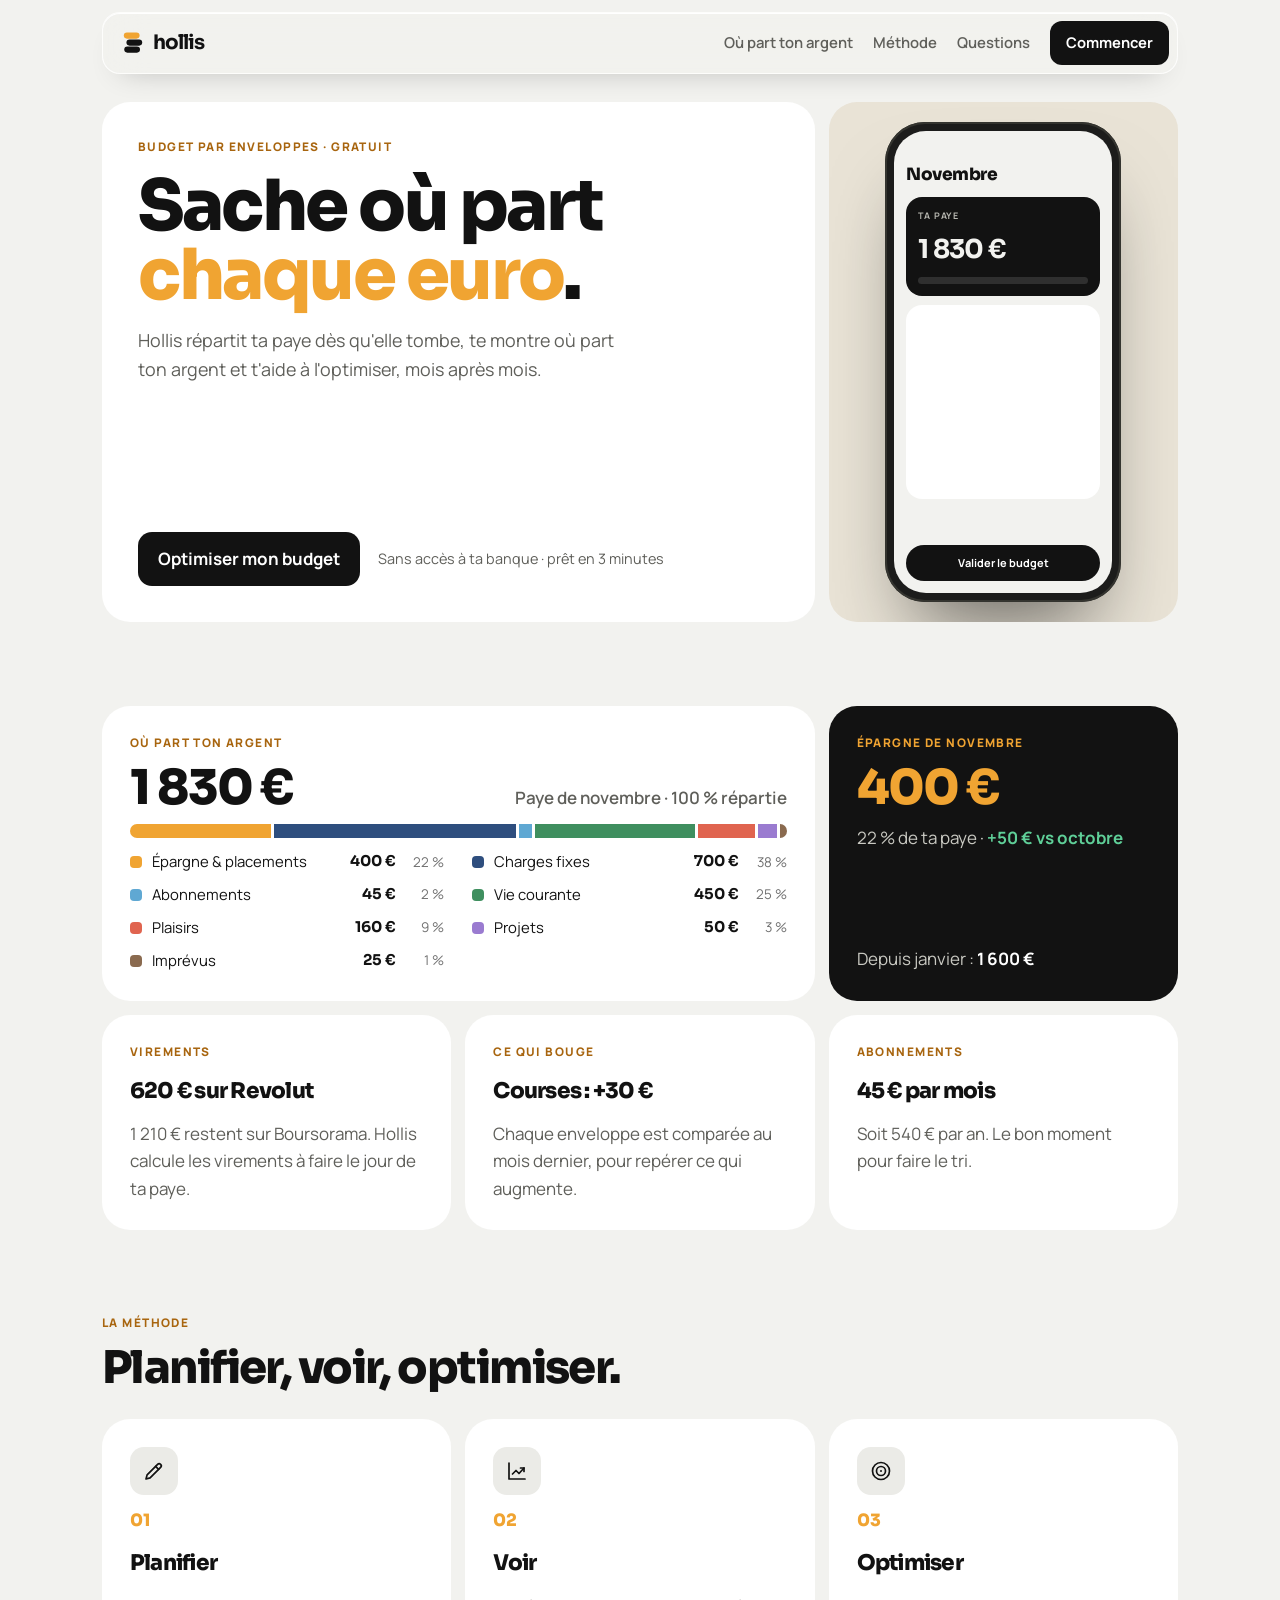
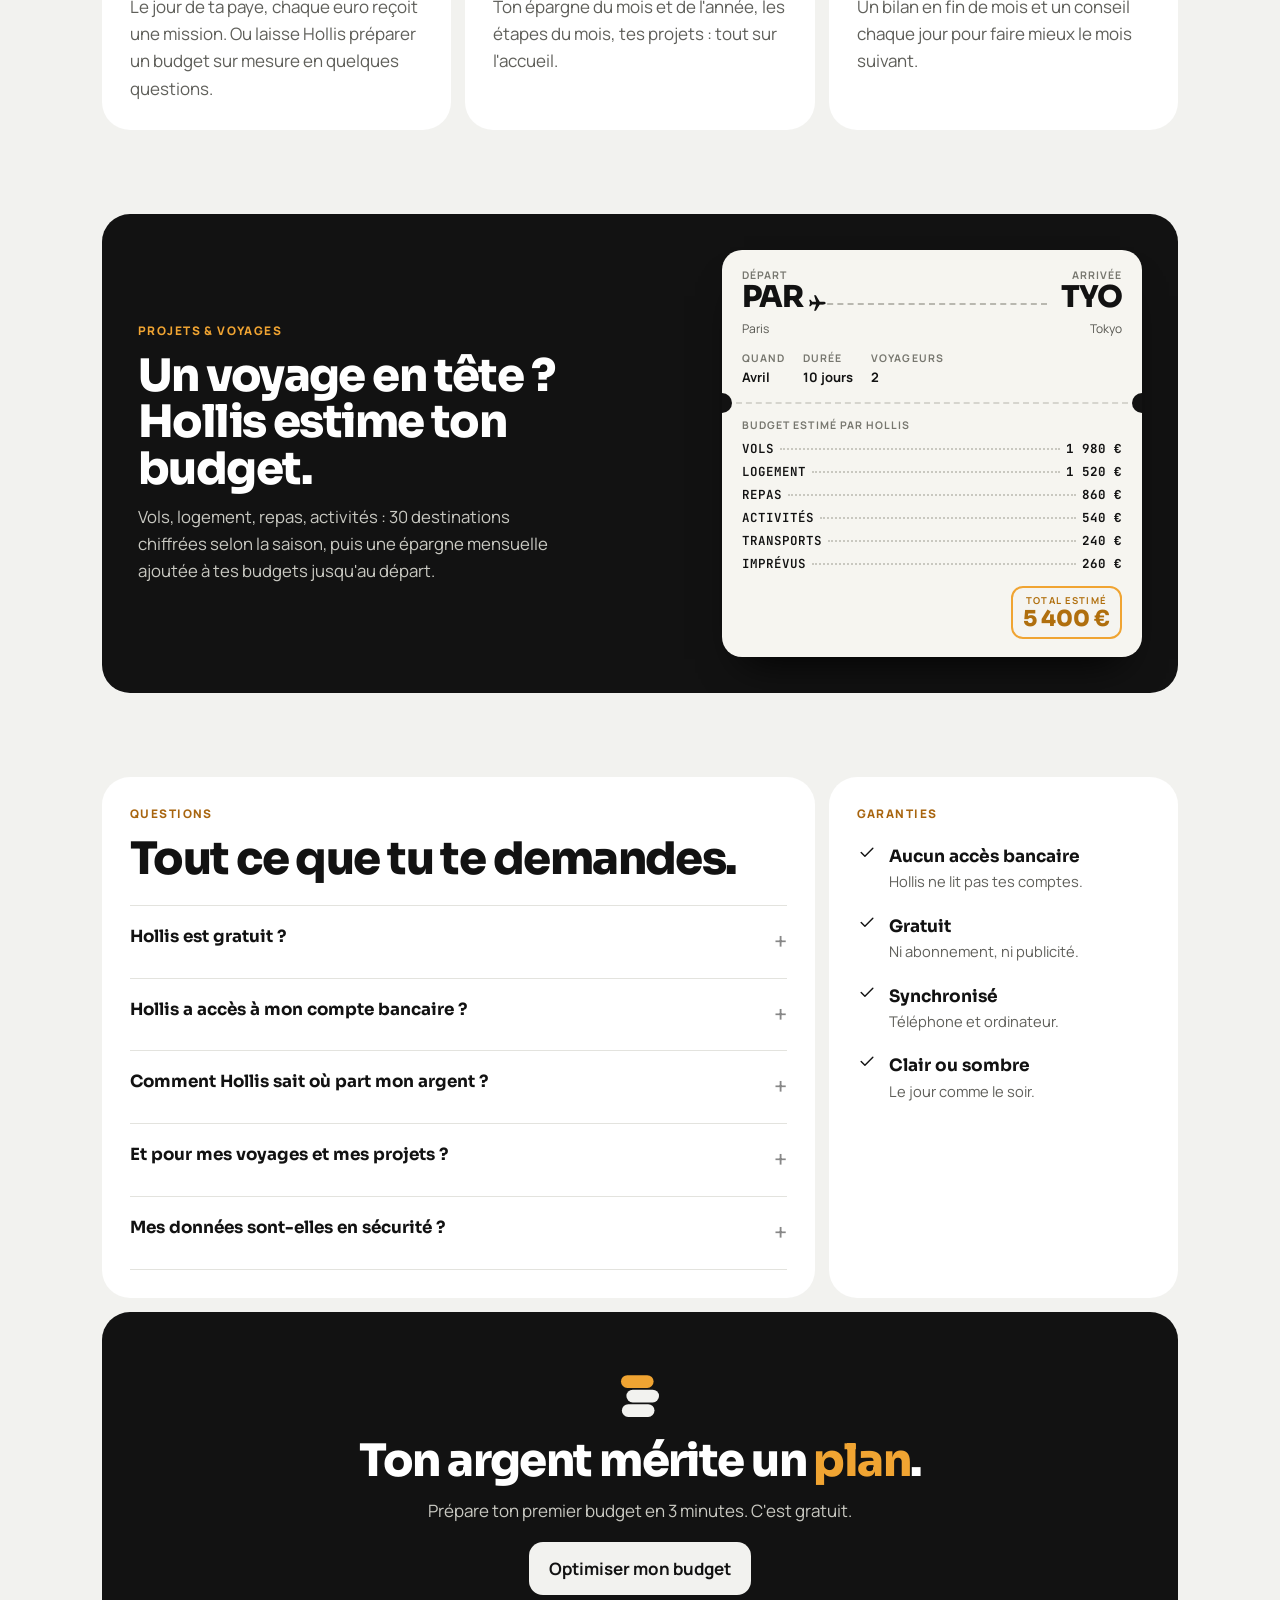
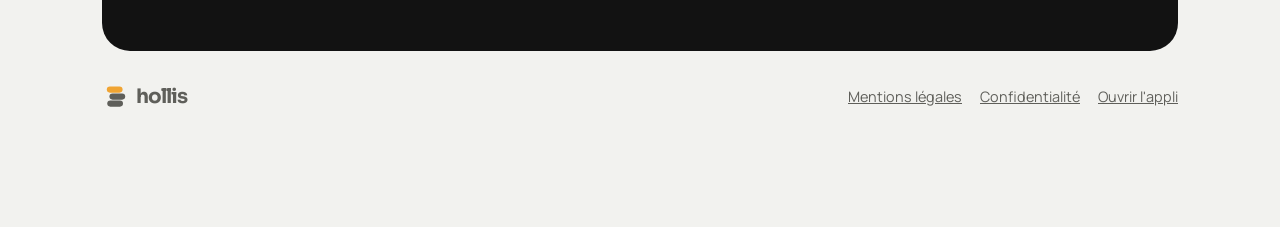
==== commit b49177ad: "Site : bloc voyages avec le billet d'embarquement qui met en avant l'estimation du budget Co-Authore" ====
--- a/index.html
+++ b/index.html
@@ -14,7 +14,7 @@
 <link rel="apple-touch-icon" href="apple-touch-icon.png?v=3">
 <link rel="manifest" href="manifest.webmanifest">
 <link rel="preconnect" href="https://fonts.googleapis.com"><link rel="preconnect" href="https://fonts.gstatic.com" crossorigin>
-<link rel="stylesheet" href="https://fonts.googleapis.com/css2?family=Sora:wght@600;700;800&family=Manrope:wght@400;500;600;700;800&display=swap">
+<link rel="stylesheet" href="https://fonts.googleapis.com/css2?family=Sora:wght@600;700;800&family=Manrope:wght@400;500;600;700;800&family=JetBrains+Mono:wght@600&display=swap">
 <style>*{box-sizing:border-box}html{scroll-behavior:smooth;overflow-x:clip}body{margin:0;font-family:Manrope,system-ui,sans-serif;font-size:17px;line-height:1.6;overflow-x:hidden}
 a{color:inherit}h1,h2,h3{font-family:Sora,system-ui,sans-serif;letter-spacing:-.035em;margin:0}.in{max-width:1120px;margin:0 auto;padding-inline:22px}
 .coin{width:28px;height:28px}.logo{display:inline-flex;align-items:center;gap:6px;font-family:Sora;font-weight:700;font-size:1.25rem;letter-spacing:-.05em;text-decoration:none;margin-right:auto}
@@ -85,24 +85,19 @@
 @media(prefers-reduced-motion:reduce){.rig,.gmap,.arc path,.plane{animation:none}.ar,.a-ok,.fc,.vtot,.vc,.vsave{animation:none;opacity:1;transform:none}.ab i,.a-bar i{animation:none;width:var(--w)}.plane{offset-distance:100%}}
 @media(max-width:860px){.vcards{margin:0 auto;transform:none}.vstage{height:auto;grid-template-columns:1fr;padding-bottom:20px}.vworld{height:340px}.globe{width:280px;height:280px;margin:-140px 0 0 -140px}.arc,.plane{transform:scale(.85)}}
 .pic{width:48px;height:48px;border-radius:14px;background:#ebebe7;display:grid;place-items:center}
-.voyanim{width:100%;max-width:520px;justify-self:end}.voyanim .rah{padding-top:8px}.voyanim .va{position:relative;height:260px;border-radius:20px;overflow:hidden}
-.kb0{animation:kbk0 9s infinite}@keyframes kbk0{0%,11%{opacity:1}11.6%,100%{opacity:0}}.kb1{animation:kbk1 9s infinite}@keyframes kbk1{0%,11.5%{opacity:0}12%,25%{opacity:1}25.6%,100%{opacity:0}}.kb2{animation:kbk2 9s infinite}@keyframes kbk2{0%,25.5%{opacity:0}26%,39%{opacity:1}39.6%,100%{opacity:0}}.kb3{animation:kbk3 9s infinite}@keyframes kbk3{0%,39.5%{opacity:0}40%,53%{opacity:1}53.6%,100%{opacity:0}}.kb4{animation:kbk4 9s infinite}@keyframes kbk4{0%,53.5%{opacity:0}54%,67%{opacity:1}67.6%,100%{opacity:0}}.kb5{animation:kbk5 9s infinite}@keyframes kbk5{0%,67.5%{opacity:0}68%,95%{opacity:1}95.6%,100%{opacity:0}}.rah{padding-top:4px}.rah small{display:block;color:#c9c9c2;font-size:12px}.cnt9{position:relative;display:block;height:32px;font-family:Sora;font-size:28px;color:#f0a432;letter-spacing:-.02em}.cnt9 span{position:absolute;left:0;opacity:0}
-.ra .rof,.rb .rof{font-size:11.5px;color:#c9c9c2}
-.rb{display:grid;grid-template-rows:auto 1fr;gap:4px}.scene{position:relative;overflow:hidden;border-radius:14px;background:linear-gradient(#1d2a3d,#121212 85%)}
-.sky9 .cl9{position:absolute;height:14px;border-radius:10px;background:rgba(255,255,255,.12);animation:cl9 7s linear infinite}.cl9.a{width:70px;top:20px;left:100%}.cl9.b{width:46px;top:46px;left:100%;animation-delay:3s}@keyframes cl9{to{transform:translateX(-500px)}}
-.ground{position:absolute;left:0;right:0;bottom:22px;height:10px;background:#2a2a28;border-radius:5px}
-.fillg{position:absolute;left:0;top:0;bottom:0;border-radius:5px;background:linear-gradient(90deg,#a8650f,#f0a432);width:4%;animation:fg 9s ease-in-out infinite}
-@keyframes fg{0%,4%{width:4%}12%{width:18%}26%{width:38%}40%{width:58%}54%{width:78%}68%,95%{width:96%}100%{width:4%}}
-.bm{position:absolute;top:14px;transform:translateX(-50%);font:800 9.5px Manrope;color:#6a6a65;display:flex;flex-direction:column;align-items:center;gap:3px}.bm i{position:absolute;top:-18px;width:6px;height:6px;border-radius:50%;background:#4a4a46}
-.bm[style*="--t:12%"]{animation:bm0 9s infinite}.bm[style*="--t:12%"] i{animation:bi0 9s infinite}@keyframes bm0{0%,11.5%{color:#6a6a65}12%,95%{color:#f0a432}100%{color:#6a6a65}}@keyframes bi0{0%,11.5%{background:#4a4a46;box-shadow:none}12%,95%{background:#f0a432;box-shadow:0 0 8px 2px rgba(240,164,50,.8)}100%{background:#4a4a46}}.bub[style*="--t:12%"]{animation:bu0 9s infinite}@keyframes bu0{0%,11.5%{opacity:0;transform:translate(-50%,0)}13%{opacity:1;transform:translate(-50%,-6px)}21%{opacity:0;transform:translate(-50%,-40px)}100%{opacity:0}}.bm[style*="--t:26%"]{animation:bm1 9s infinite}.bm[style*="--t:26%"] i{animation:bi1 9s infinite}@keyframes bm1{0%,25.5%{color:#6a6a65}26%,95%{color:#f0a432}100%{color:#6a6a65}}@keyframes bi1{0%,25.5%{background:#4a4a46;box-shadow:none}26%,95%{background:#f0a432;box-shadow:0 0 8px 2px rgba(240,164,50,.8)}100%{background:#4a4a46}}.bub[style*="--t:26%"]{animation:bu1 9s infinite}@keyframes bu1{0%,25.5%{opacity:0;transform:translate(-50%,0)}27%{opacity:1;transform:translate(-50%,-6px)}35%{opacity:0;transform:translate(-50%,-40px)}100%{opacity:0}}.bm[style*="--t:40%"]{animation:bm2 9s infinite}.bm[style*="--t:40%"] i{animation:bi2 9s infinite}@keyframes bm2{0%,39.5%{color:#6a6a65}40%,95%{color:#f0a432}100%{color:#6a6a65}}@keyframes bi2{0%,39.5%{background:#4a4a46;box-shadow:none}40%,95%{background:#f0a432;box-shadow:0 0 8px 2px rgba(240,164,50,.8)}100%{background:#4a4a46}}.bub[style*="--t:40%"]{animation:bu2 9s infinite}@keyframes bu2{0%,39.5%{opacity:0;transform:translate(-50%,0)}41%{opacity:1;transform:translate(-50%,-6px)}49%{opacity:0;transform:translate(-50%,-40px)}100%{opacity:0}}.bm[style*="--t:54%"]{animation:bm3 9s infinite}.bm[style*="--t:54%"] i{animation:bi3 9s infinite}@keyframes bm3{0%,53.5%{color:#6a6a65}54%,95%{color:#f0a432}100%{color:#6a6a65}}@keyframes bi3{0%,53.5%{background:#4a4a46;box-shadow:none}54%,95%{background:#f0a432;box-shadow:0 0 8px 2px rgba(240,164,50,.8)}100%{background:#4a4a46}}.bub[style*="--t:54%"]{animation:bu3 9s infinite}@keyframes bu3{0%,53.5%{opacity:0;transform:translate(-50%,0)}55%{opacity:1;transform:translate(-50%,-6px)}63%{opacity:0;transform:translate(-50%,-40px)}100%{opacity:0}}.bm[style*="--t:68%"]{animation:bm4 9s infinite}.bm[style*="--t:68%"] i{animation:bi4 9s infinite}@keyframes bm4{0%,67.5%{color:#6a6a65}68%,95%{color:#f0a432}100%{color:#6a6a65}}@keyframes bi4{0%,67.5%{background:#4a4a46;box-shadow:none}68%,95%{background:#f0a432;box-shadow:0 0 8px 2px rgba(240,164,50,.8)}100%{background:#4a4a46}}.bub[style*="--t:68%"]{animation:bu4 9s infinite}@keyframes bu4{0%,67.5%{opacity:0;transform:translate(-50%,0)}69%{opacity:1;transform:translate(-50%,-6px)}77%{opacity:0;transform:translate(-50%,-40px)}100%{opacity:0}}
-.bub{position:absolute;bottom:70px;font:800 12px Sora;color:#121212;background:#f0a432;border-radius:99px;padding:3px 8px;opacity:0;white-space:nowrap}
-.sign{position:absolute;right:-2px;top:-34px;font:800 10px Manrope;letter-spacing:.1em;color:#121212;background:#f2f2ef;border-radius:4px;padding:3px 6px}
-.splane{position:absolute;bottom:31px;left:0;animation:spl 9s ease-in-out infinite}.pl9{display:block;transform-origin:30% 80%;animation:pit 9s ease-in-out infinite}
-@keyframes spl{0%,4%{left:0}12%{left:13%}26%{left:32%}40%{left:51%}54%{left:68%}68%{left:72%;bottom:31px}82%{left:84%;bottom:96px;opacity:1}88%,100%{left:84%;bottom:96px;opacity:0}}
-@keyframes pit{0%,68%{transform:none}74%,100%{transform:rotate(-14deg)}}
-
-@media(max-width:860px){.voyanim{justify-self:stretch;max-width:none}.voyanim .va{height:250px}.bm{font-size:9px}.bub{font-size:11px;bottom:60px}.pl9{width:48px}.sign{top:-40px}}
-@media(prefers-reduced-motion:reduce){.voyanim *{animation:none!important}.voyanim .kb5{opacity:1}.voyanim .fillg{width:96%}.voyanim .splane{left:72%}}
+.voyanim{width:100%;max-width:420px;justify-self:end}
+.voyanim .pass{background:#f6f5f0;color:#121212;border-radius:20px;overflow:hidden;box-shadow:0 24px 40px -22px #000}
+.voyanim .ptop{display:grid;grid-template-columns:auto 1fr auto;gap:14px;align-items:center;padding:18px 20px 10px}.voyanim .ptop small{display:block;font:700 10.5px Manrope,sans-serif;letter-spacing:.1em;text-transform:uppercase;color:#77776f}.voyanim .ptop b{display:block;font-family:Sora,sans-serif;font-weight:800;font-size:30px;letter-spacing:-.03em;line-height:1.05}.voyanim .ptop span{font-size:12px;color:#55554f}
+.voyanim .route{position:relative;height:24px}.voyanim .dash9{position:absolute;left:0;right:0;top:11px;border-top:2px dashed #b9b8b0;transform-origin:left}.voyanim .cplane{position:absolute;top:0;margin-left:-11px}
+.voyanim .pmeta{display:flex;gap:18px;padding:0 20px 14px;font-size:13px;font-weight:700}.voyanim .pmeta small{display:block;font-size:10.5px;letter-spacing:.1em;text-transform:uppercase;color:#77776f}
+.voyanim .perf{height:0;border-top:2px dashed #d6d5ce;margin:0 14px;position:relative}.voyanim .perf::before,.voyanim .perf::after{content:"";position:absolute;top:-11px;width:20px;height:20px;border-radius:50%;background:#121212}.voyanim .perf::before{left:-24px}.voyanim .perf::after{right:-24px}
+.voyanim .pbody{padding:14px 20px 18px;display:flex;flex-direction:column;gap:6px;font:600 12.5px "JetBrains Mono",ui-monospace,Menlo,monospace}.voyanim .pk{font:700 10.5px Manrope,sans-serif;letter-spacing:.1em;text-transform:uppercase;color:#77776f;margin-bottom:2px}
+.voyanim .tl{display:flex;align-items:baseline;gap:6px}.voyanim .tl i{flex:1;border-bottom:2px dotted #c9c8c0;transform:translateY(-3px)}.voyanim .tl b{font-variant-numeric:tabular-nums}
+.voyanim .stamp{align-self:flex-end;margin-top:8px;border:2.5px solid #f0a432;color:#b06f0e;border-radius:12px;padding:6px 10px;font-family:Sora,sans-serif;font-weight:800;font-size:22px;background:rgba(246,245,240,.92);text-align:center;line-height:1.1}.voyanim .stamp small{display:block;font:700 9.5px Manrope,sans-serif;letter-spacing:.12em;text-transform:uppercase}
+@media(max-width:860px){.voyanim{justify-self:center;max-width:420px}}
+@media(max-width:400px){.voyanim .ptop b{font-size:24px}.voyanim .pbody{font-size:11.5px}}
+@media(prefers-reduced-motion:reduce){.voyanim *{animation:none!important}.voyanim .cplane{left:100%}}
+@keyframes vtr0{0%,30%{opacity:0;clip-path:inset(0 100% 0 0)}34%,93%{opacity:1;clip-path:inset(0 0 0 0)}96%,100%{opacity:0;clip-path:inset(0 100% 0 0)}}@keyframes vtr1{0%,36%{opacity:0;clip-path:inset(0 100% 0 0)}40%,93%{opacity:1;clip-path:inset(0 0 0 0)}96%,100%{opacity:0;clip-path:inset(0 100% 0 0)}}@keyframes vtr2{0%,42%{opacity:0;clip-path:inset(0 100% 0 0)}46%,93%{opacity:1;clip-path:inset(0 0 0 0)}96%,100%{opacity:0;clip-path:inset(0 100% 0 0)}}@keyframes vtr3{0%,48%{opacity:0;clip-path:inset(0 100% 0 0)}52%,93%{opacity:1;clip-path:inset(0 0 0 0)}96%,100%{opacity:0;clip-path:inset(0 100% 0 0)}}@keyframes vtr4{0%,54%{opacity:0;clip-path:inset(0 100% 0 0)}58%,93%{opacity:1;clip-path:inset(0 0 0 0)}96%,100%{opacity:0;clip-path:inset(0 100% 0 0)}}@keyframes vtr5{0%,60%{opacity:0;clip-path:inset(0 100% 0 0)}64%,93%{opacity:1;clip-path:inset(0 0 0 0)}96%,100%{opacity:0;clip-path:inset(0 100% 0 0)}}@keyframes vtst{0%,68%{opacity:0;transform:rotate(-14deg) scale(1.6)}71%,93%{opacity:1;transform:rotate(-8deg) scale(1)}96%,100%{opacity:0;transform:rotate(-14deg) scale(1.6)}}@keyframes vtpl{0%,6%{left:0%}26%,93%{left:100%}96%,100%{left:0%}}@keyframes vtdash{0%,6%{transform:scaleX(0)}26%,93%{transform:scaleX(1)}96%,100%{transform:scaleX(0)}}
 </style>
 </head>
 <body>
@@ -134,10 +129,7 @@
   <div class="t span2"><span class="pic"><svg class="ic" viewBox="0 0 24 24" width="24" height="24" fill="none" stroke="currentColor" stroke-width="1.7" stroke-linecap="round" stroke-linejoin="round" aria-hidden="true"><circle cx="12" cy="12" r="8.5"/><circle cx="12" cy="12" r="4.5"/><circle cx="12" cy="12" r="1" fill="currentColor" stroke="none"/></svg></span><span class="n">03</span><h3>Optimiser</h3><p>Un bilan en fin de mois et un conseil chaque jour pour faire mieux le mois suivant.</p></div>
 </div></div></section>
 <section id="projets" style="padding-top:0"><div class="in"><div class="grid">
-  <div class="t ink span6" style="padding:36px;display:grid;grid-template-columns:minmax(0,.9fr) minmax(0,1.1fr);gap:24px;align-items:center"><div style="display:flex;flex-direction:column;gap:12px"><span class="k">Projets & voyages</span><h2 style="color:#fff">Un projet ? Hollis calcule combien mettre de côté.</h2><p style="font-size:1.05rem">30 destinations chiffrées selon la saison, une épargne mensuelle ajoutée à tes budgets jusqu'au départ, et des astuces pour dépenser moins sur place.</p></div><div class="voyanim"><div class="va rb"><div class="rah"><small>Épargne pour Tokyo</small><b class="cnt9"><span class="kb0">600 €</span><span class="kb1">1 560 €</span><span class="kb2">2 520 €</span><span class="kb3">3 480 €</span><span class="kb4">4 440 €</span><span class="kb5">5 400 €</span></b><span class="rof">5 400 € à réunir avant avril</span></div>
-<div class="scene"><div class="sky9"><span class="cl9 a"></span><span class="cl9 b"></span></div><span class="bub" style="left:8%;--t:12%">+960 €</span><span class="bub" style="left:28%;--t:26%">+960 €</span><span class="bub" style="left:48%;--t:40%">+960 €</span><span class="bub" style="left:68%;--t:54%">+960 €</span><span class="bub" style="left:88%;--t:68%">+960 €</span>
-<div class="ground"><div class="fillg"></div><span class="bm" style="left:8%;--t:12%"><i></i>déc.</span><span class="bm" style="left:28%;--t:26%"><i></i>janv.</span><span class="bm" style="left:48%;--t:40%"><i></i>févr.</span><span class="bm" style="left:68%;--t:54%"><i></i>mars</span><span class="bm" style="left:88%;--t:68%"><i></i>avr.</span><span class="sign">TOKYO ✈</span></div>
-<div class="splane"><svg viewBox="0 0 60 32" width="64" class="pl9" aria-hidden="true"><path d="M6 14 L3 4 L9 4 L15 14Z" fill="#f0a432"/><path d="M4 14 L46 14 Q57 14 59 17 Q57 20 46 20 L8 20 Q3 20 3 17Z" fill="#f2f2ef"/><path d="M22 18 L33 18 L25 29 L19 29Z" fill="#d6d6cf"/><g fill="#2e4e7e"><circle cx="40" cy="16.6" r="1"/><circle cx="35" cy="16.6" r="1"/><circle cx="30" cy="16.6" r="1"/><circle cx="25" cy="16.6" r="1"/><circle cx="20" cy="16.6" r="1"/></g><path d="M49 15.5 Q53 15.5 55 17 L49 17Z" fill="#2e4e7e"/></svg></div></div></div></div></div>
+  <div class="t ink span6" style="padding:36px;display:grid;grid-template-columns:minmax(0,.9fr) minmax(0,1.1fr);gap:24px;align-items:center"><div style="display:flex;flex-direction:column;gap:12px"><span class="k">Projets & voyages</span><h2 style="color:#fff">Un voyage en tête&nbsp;? Hollis estime ton budget.</h2><p style="font-size:1.05rem">Vols, logement, repas, activités : 30 destinations chiffrées selon la saison, puis une épargne mensuelle ajoutée à tes budgets jusqu'au départ.</p></div><div class="voyanim" aria-label="Exemple : Hollis estime un voyage à Tokyo en avril, 10 jours à deux, à 5 400 €"><div class="pass"><div class="ptop"><div><small>Départ</small><b>PAR</b><span>Paris</span></div><div class="route"><span class="dash9" style="animation:vtdash 11s ease-in-out infinite"></span><span class="cplane" style="animation:vtpl 11s ease-in-out infinite"><svg viewBox="0 0 24 24" width="22" height="22" aria-hidden="true"><path transform="rotate(90 12 12)" fill="#121212" d="M12 2.5c.9 0 1.5 1 1.5 2.2V9l7 4.2v2l-7-2.2v4.3l2 1.6v1.6l-3.5-1-3.5 1v-1.6l2-1.6V13l-7 2.2v-2l7-4.2V4.7c0-1.2.6-2.2 1.5-2.2z"/></svg></span></div><div style="text-align:right"><small>Arrivée</small><b>TYO</b><span>Tokyo</span></div></div><div class="pmeta"><span><small>Quand</small>Avril</span><span><small>Durée</small>10 jours</span><span><small>Voyageurs</small>2</span></div><div class="perf"></div><div class="pbody"><small class="pk">Budget estimé par Hollis</small><div class="tl" style="animation:vtr0 11s linear infinite"><span>VOLS</span><i></i><b>1 980 €</b></div><div class="tl" style="animation:vtr1 11s linear infinite"><span>LOGEMENT</span><i></i><b>1 520 €</b></div><div class="tl" style="animation:vtr2 11s linear infinite"><span>REPAS</span><i></i><b>860 €</b></div><div class="tl" style="animation:vtr3 11s linear infinite"><span>ACTIVITÉS</span><i></i><b>540 €</b></div><div class="tl" style="animation:vtr4 11s linear infinite"><span>TRANSPORTS</span><i></i><b>240 €</b></div><div class="tl" style="animation:vtr5 11s linear infinite"><span>IMPRÉVUS</span><i></i><b>260 €</b></div><div class="stamp" style="animation:vtst 11s linear infinite"><small>Total estimé</small>5 400 €</div></div></div></div></div>
   
 </div></div></section>
 <section id="faq" style="padding-top:0"><div class="in"><div class="grid">
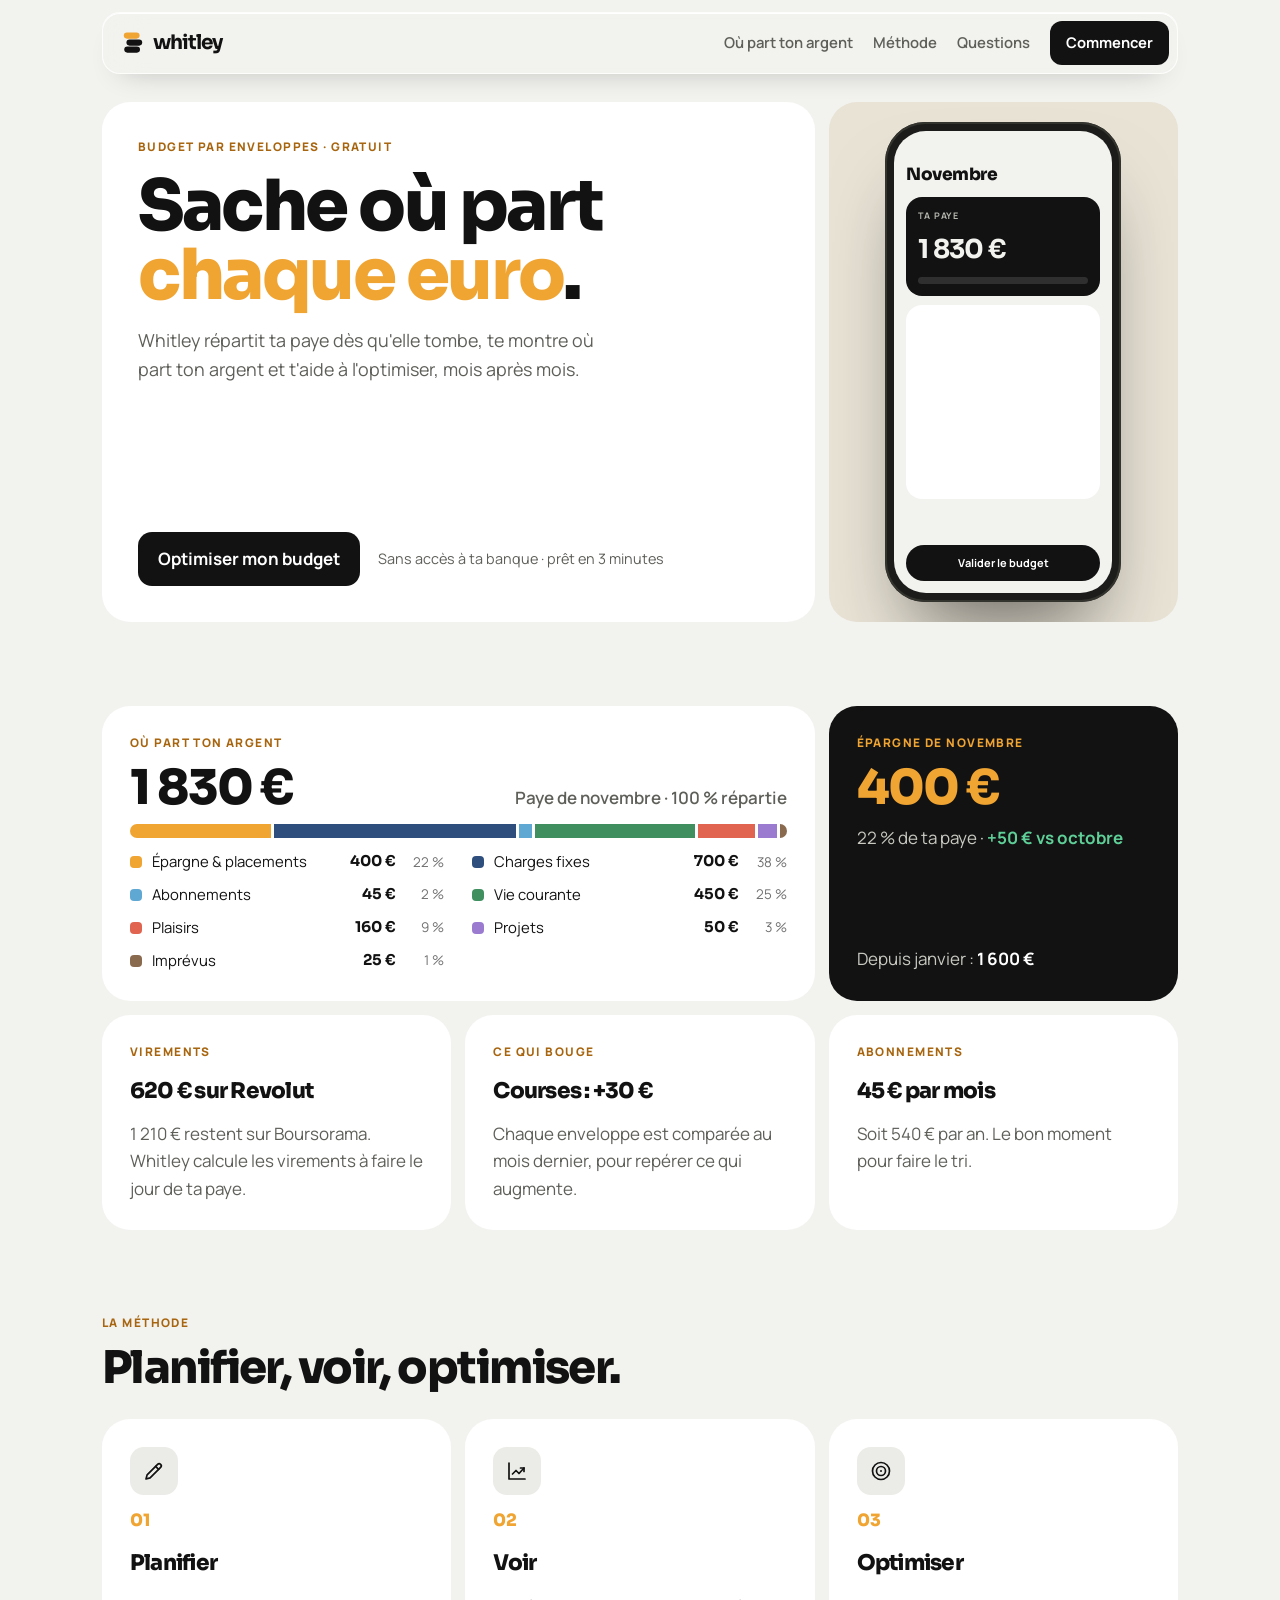
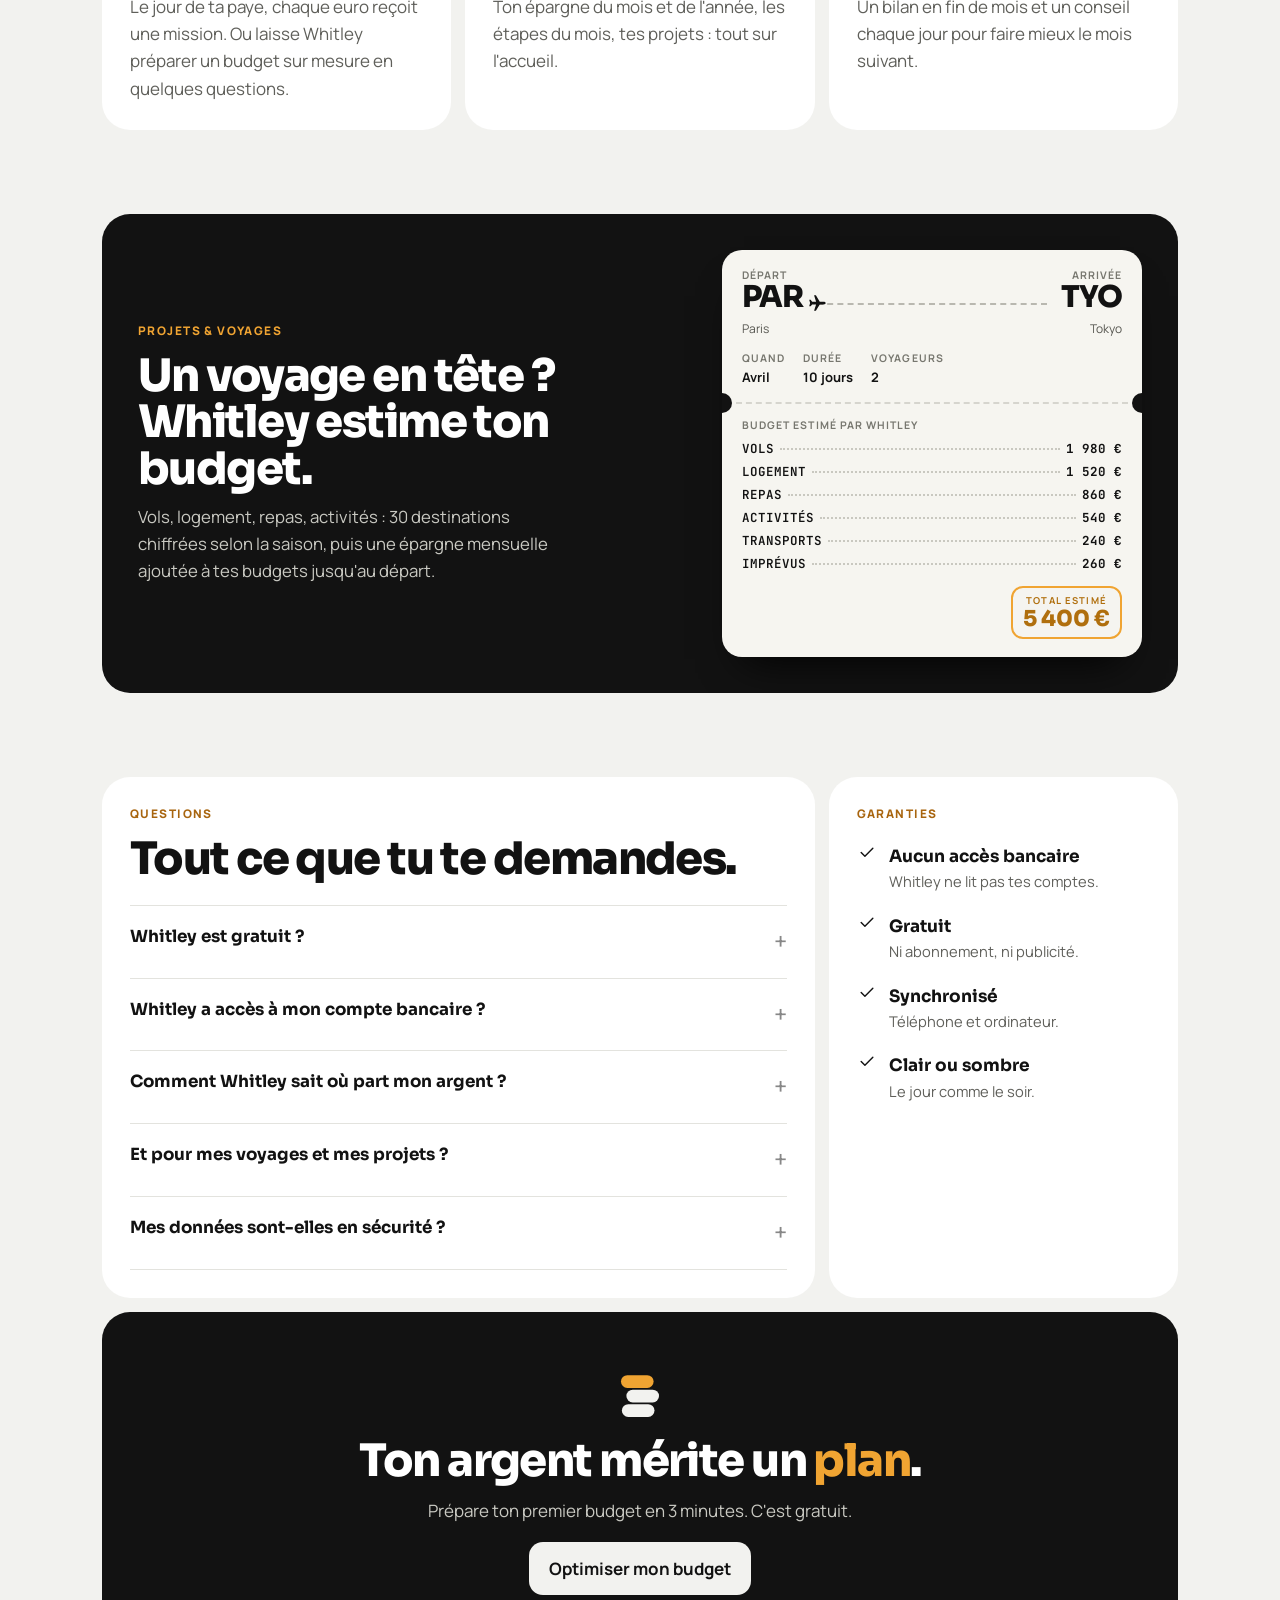
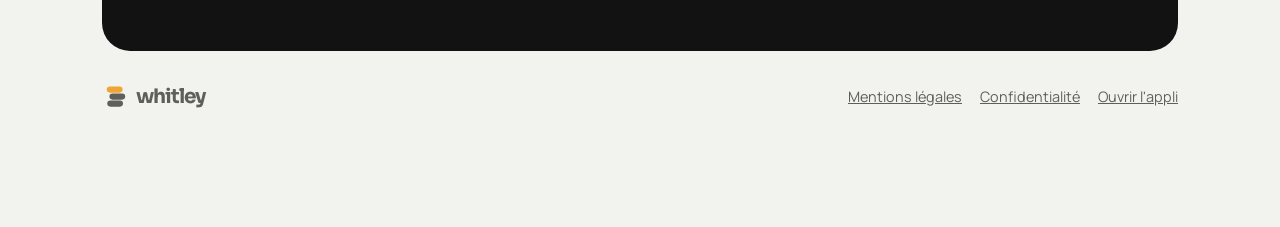
==== commit b9ee6d0a: "Renommage : Hollis devient Whitley Nom changé dans tous les textes de l'appli, du site, des pages lé" ====
--- a/index.html
+++ b/index.html
@@ -3,11 +3,11 @@
 <head>
 <meta charset="utf-8">
 <meta name="viewport" content="width=device-width,initial-scale=1,viewport-fit=cover">
-<title>Hollis · sache où part chaque euro</title>
-<meta name="description" content="Hollis répartit ta paye en enveloppes dès qu'elle tombe, te montre où part ton argent et t'aide à optimiser ton budget. Gratuit, sans accès à ta banque.">
+<title>Whitley · sache où part chaque euro</title>
+<meta name="description" content="Whitley répartit ta paye en enveloppes dès qu'elle tombe, te montre où part ton argent et t'aide à optimiser ton budget. Gratuit, sans accès à ta banque.">
 <meta name="theme-color" content="#f2f2ef">
-<meta property="og:title" content="Hollis · sache où part chaque euro">
-<meta property="og:description" content="Hollis répartit ta paye en enveloppes, te montre où part ton argent et t'aide à optimiser ton budget. Gratuit, sans accès à ta banque.">
+<meta property="og:title" content="Whitley · sache où part chaque euro">
+<meta property="og:description" content="Whitley répartit ta paye en enveloppes, te montre où part ton argent et t'aide à optimiser ton budget. Gratuit, sans accès à ta banque.">
 <link rel="icon" href="favicon.svg?v=3" type="image/svg+xml">
 <link rel="icon" href="favicon-32.png?v=3" sizes="32x32" type="image/png">
 <link rel="shortcut icon" href="favicon.ico?v=3">
@@ -101,10 +101,10 @@
 </style>
 </head>
 <body>
-<div class="nav in"><div class="bar"><a class="logo" href="./" aria-label="Hollis, accueil"><svg class="coin" viewBox="0 0 64 64" aria-hidden="true"><rect x="12" y="40" width="36" height="14" rx="7" fill="currentColor"/><rect x="17" y="24" width="36" height="14" rx="7" fill="currentColor"/><rect x="11" y="8" width="36" height="14" rx="7" fill="#f0a432"/></svg><span>hollis</span></a><a class="l" href="#ou">Où part ton argent</a><a class="l" href="#methode">Méthode</a><a class="l" href="#faq">Questions</a><a class="btn" href="app.html">Commencer</a></div></div>
+<div class="nav in"><div class="bar"><a class="logo" href="./" aria-label="Whitley, accueil"><svg class="coin" viewBox="0 0 64 64" aria-hidden="true"><rect x="12" y="40" width="36" height="14" rx="7" fill="currentColor"/><rect x="17" y="24" width="36" height="14" rx="7" fill="currentColor"/><rect x="11" y="8" width="36" height="14" rx="7" fill="#f0a432"/></svg><span>whitley</span></a><a class="l" href="#ou">Où part ton argent</a><a class="l" href="#methode">Méthode</a><a class="l" href="#faq">Questions</a><a class="btn" href="app.html">Commencer</a></div></div>
 <section style="padding-top:28px"><div class="in"><div class="grid">
-  <div class="t span4 row2" style="justify-content:space-between;padding:36px"><div style="display:flex;flex-direction:column;gap:16px"><span class="k">Budget par enveloppes · gratuit</span><h1>Sache où part <em>chaque euro</em>.</h1><p style="font-size:1.12rem;max-width:44ch">Hollis répartit ta paye dès qu'elle tombe, te montre où part ton argent et t'aide à l'optimiser, mois après mois.</p></div><div style="display:flex;gap:18px;align-items:center;flex-wrap:wrap;margin-top:24px"><a class="btn" href="app.html">Optimiser mon budget</a><span style="color:var(--muted);font-size:.9rem">Sans accès à ta banque · prêt en 3 minutes</span></div></div>
-  <div class="t sand span2 row2" style="padding:0"><div class="stage" aria-label="Animation : Hollis répartit une paye de 1 830 € en enveloppes" role="img">
+  <div class="t span4 row2" style="justify-content:space-between;padding:36px"><div style="display:flex;flex-direction:column;gap:16px"><span class="k">Budget par enveloppes · gratuit</span><h1>Sache où part <em>chaque euro</em>.</h1><p style="font-size:1.12rem;max-width:44ch">Whitley répartit ta paye dès qu'elle tombe, te montre où part ton argent et t'aide à l'optimiser, mois après mois.</p></div><div style="display:flex;gap:18px;align-items:center;flex-wrap:wrap;margin-top:24px"><a class="btn" href="app.html">Optimiser mon budget</a><span style="color:var(--muted);font-size:.9rem">Sans accès à ta banque · prêt en 3 minutes</span></div></div>
+  <div class="t sand span2 row2" style="padding:0"><div class="stage" aria-label="Animation : Whitley répartit une paye de 1 830 € en enveloppes" role="img">
  <div class="rig">
   <div class="dev"><div class="scr">
     <div class="a-top"><span class="a-mo">Novembre</span><span class="a-ok"><svg class="ic" viewBox="0 0 24 24" width="12" height="12" fill="none" stroke="currentColor" stroke-width="1.7" stroke-linecap="round" stroke-linejoin="round" aria-hidden="true"><path d="M5 12.5l4.5 4.5L19 7.5"/></svg>Validé</span></div>
@@ -119,23 +119,23 @@
 <section id="ou" style="padding-top:0"><div class="in"><div class="grid">
   <div class="t span4"><span class="k">Où part ton argent</span><div style="display:flex;justify-content:space-between;align-items:baseline;flex-wrap:wrap;gap:10px"><span class="big">1 830 €</span><span style="color:var(--muted);font-weight:600">Paye de novembre · 100 % répartie</span></div><div class="sbar" style="height:14px"><i style="width:22%;background:#f0a432"></i><i style="width:38%;background:#2e4e7e"></i><i style="width:2%;background:#5fa8d3"></i><i style="width:25%;background:#3f8f5f"></i><i style="width:9%;background:#e0644f"></i><i style="width:3%;background:#9a7bd0"></i><i style="width:1%;background:#8a6a4f"></i></div><ul class="leg"><li><span class="sw" style="background:#f0a432"></span><span>Épargne & placements</span><b>400 €</b><em>22 %</em></li><li><span class="sw" style="background:#2e4e7e"></span><span>Charges fixes</span><b>700 €</b><em>38 %</em></li><li><span class="sw" style="background:#5fa8d3"></span><span>Abonnements</span><b>45 €</b><em>2 %</em></li><li><span class="sw" style="background:#3f8f5f"></span><span>Vie courante</span><b>450 €</b><em>25 %</em></li><li><span class="sw" style="background:#e0644f"></span><span>Plaisirs</span><b>160 €</b><em>9 %</em></li><li><span class="sw" style="background:#9a7bd0"></span><span>Projets</span><b>50 €</b><em>3 %</em></li><li><span class="sw" style="background:#8a6a4f"></span><span>Imprévus</span><b>25 €</b><em>1 %</em></li></ul></div>
   <div class="t ink span2"><span class="k">Épargne de novembre</span><span class="big" style="color:#f0a432">400 €</span><p>22 % de ta paye · <b style="color:#5fcf98">+50 € vs octobre</b></p><p style="margin-top:auto">Depuis janvier : <b style="color:#fff">1 600 €</b></p></div>
-  <div class="t span2"><span class="k">Virements</span><h3>620 € sur Revolut</h3><p>1 210 € restent sur Boursorama. Hollis calcule les virements à faire le jour de ta paye.</p></div>
+  <div class="t span2"><span class="k">Virements</span><h3>620 € sur Revolut</h3><p>1 210 € restent sur Boursorama. Whitley calcule les virements à faire le jour de ta paye.</p></div>
   <div class="t span2"><span class="k">Ce qui bouge</span><h3>Courses : +30 €</h3><p>Chaque enveloppe est comparée au mois dernier, pour repérer ce qui augmente.</p></div>
   <div class="t span2"><span class="k">Abonnements</span><h3>45 € par mois</h3><p>Soit 540 € par an. Le bon moment pour faire le tri.</p></div>
 </div></div></section>
 <section id="methode" style="padding-top:0"><div class="in"><div class="sh"><span class="k">La méthode</span><h2>Planifier, voir, optimiser.</h2></div><div class="grid">
-  <div class="t span2"><span class="pic"><svg class="ic" viewBox="0 0 24 24" width="24" height="24" fill="none" stroke="currentColor" stroke-width="1.7" stroke-linecap="round" stroke-linejoin="round" aria-hidden="true"><path d="M4 20l1.1-4.1L15.6 5.4a2.1 2.1 0 0 1 3 3L8.1 18.9z"/><path d="M13.6 7.4l3 3"/></svg></span><span class="n">01</span><h3>Planifier</h3><p>Le jour de ta paye, chaque euro reçoit une mission. Ou laisse Hollis préparer un budget sur mesure en quelques questions.</p></div>
+  <div class="t span2"><span class="pic"><svg class="ic" viewBox="0 0 24 24" width="24" height="24" fill="none" stroke="currentColor" stroke-width="1.7" stroke-linecap="round" stroke-linejoin="round" aria-hidden="true"><path d="M4 20l1.1-4.1L15.6 5.4a2.1 2.1 0 0 1 3 3L8.1 18.9z"/><path d="M13.6 7.4l3 3"/></svg></span><span class="n">01</span><h3>Planifier</h3><p>Le jour de ta paye, chaque euro reçoit une mission. Ou laisse Whitley préparer un budget sur mesure en quelques questions.</p></div>
   <div class="t span2"><span class="pic"><svg class="ic" viewBox="0 0 24 24" width="24" height="24" fill="none" stroke="currentColor" stroke-width="1.7" stroke-linecap="round" stroke-linejoin="round" aria-hidden="true"><path d="M4 4v16h16"/><path d="M7.5 15l3.5-3.5 3 3L19 9"/><path d="M15.5 9H19v3.5"/></svg></span><span class="n">02</span><h3>Voir</h3><p>Ton épargne du mois et de l'année, les étapes du mois, tes projets : tout sur l'accueil.</p></div>
   <div class="t span2"><span class="pic"><svg class="ic" viewBox="0 0 24 24" width="24" height="24" fill="none" stroke="currentColor" stroke-width="1.7" stroke-linecap="round" stroke-linejoin="round" aria-hidden="true"><circle cx="12" cy="12" r="8.5"/><circle cx="12" cy="12" r="4.5"/><circle cx="12" cy="12" r="1" fill="currentColor" stroke="none"/></svg></span><span class="n">03</span><h3>Optimiser</h3><p>Un bilan en fin de mois et un conseil chaque jour pour faire mieux le mois suivant.</p></div>
 </div></div></section>
 <section id="projets" style="padding-top:0"><div class="in"><div class="grid">
-  <div class="t ink span6" style="padding:36px;display:grid;grid-template-columns:minmax(0,.9fr) minmax(0,1.1fr);gap:24px;align-items:center"><div style="display:flex;flex-direction:column;gap:12px"><span class="k">Projets & voyages</span><h2 style="color:#fff">Un voyage en tête&nbsp;? Hollis estime ton budget.</h2><p style="font-size:1.05rem">Vols, logement, repas, activités : 30 destinations chiffrées selon la saison, puis une épargne mensuelle ajoutée à tes budgets jusqu'au départ.</p></div><div class="voyanim" aria-label="Exemple : Hollis estime un voyage à Tokyo en avril, 10 jours à deux, à 5 400 €"><div class="pass"><div class="ptop"><div><small>Départ</small><b>PAR</b><span>Paris</span></div><div class="route"><span class="dash9" style="animation:vtdash 11s ease-in-out infinite"></span><span class="cplane" style="animation:vtpl 11s ease-in-out infinite"><svg viewBox="0 0 24 24" width="22" height="22" aria-hidden="true"><path transform="rotate(90 12 12)" fill="#121212" d="M12 2.5c.9 0 1.5 1 1.5 2.2V9l7 4.2v2l-7-2.2v4.3l2 1.6v1.6l-3.5-1-3.5 1v-1.6l2-1.6V13l-7 2.2v-2l7-4.2V4.7c0-1.2.6-2.2 1.5-2.2z"/></svg></span></div><div style="text-align:right"><small>Arrivée</small><b>TYO</b><span>Tokyo</span></div></div><div class="pmeta"><span><small>Quand</small>Avril</span><span><small>Durée</small>10 jours</span><span><small>Voyageurs</small>2</span></div><div class="perf"></div><div class="pbody"><small class="pk">Budget estimé par Hollis</small><div class="tl" style="animation:vtr0 11s linear infinite"><span>VOLS</span><i></i><b>1 980 €</b></div><div class="tl" style="animation:vtr1 11s linear infinite"><span>LOGEMENT</span><i></i><b>1 520 €</b></div><div class="tl" style="animation:vtr2 11s linear infinite"><span>REPAS</span><i></i><b>860 €</b></div><div class="tl" style="animation:vtr3 11s linear infinite"><span>ACTIVITÉS</span><i></i><b>540 €</b></div><div class="tl" style="animation:vtr4 11s linear infinite"><span>TRANSPORTS</span><i></i><b>240 €</b></div><div class="tl" style="animation:vtr5 11s linear infinite"><span>IMPRÉVUS</span><i></i><b>260 €</b></div><div class="stamp" style="animation:vtst 11s linear infinite"><small>Total estimé</small>5 400 €</div></div></div></div></div>
+  <div class="t ink span6" style="padding:36px;display:grid;grid-template-columns:minmax(0,.9fr) minmax(0,1.1fr);gap:24px;align-items:center"><div style="display:flex;flex-direction:column;gap:12px"><span class="k">Projets & voyages</span><h2 style="color:#fff">Un voyage en tête&nbsp;? Whitley estime ton budget.</h2><p style="font-size:1.05rem">Vols, logement, repas, activités : 30 destinations chiffrées selon la saison, puis une épargne mensuelle ajoutée à tes budgets jusqu'au départ.</p></div><div class="voyanim" aria-label="Exemple : Whitley estime un voyage à Tokyo en avril, 10 jours à deux, à 5 400 €"><div class="pass"><div class="ptop"><div><small>Départ</small><b>PAR</b><span>Paris</span></div><div class="route"><span class="dash9" style="animation:vtdash 11s ease-in-out infinite"></span><span class="cplane" style="animation:vtpl 11s ease-in-out infinite"><svg viewBox="0 0 24 24" width="22" height="22" aria-hidden="true"><path transform="rotate(90 12 12)" fill="#121212" d="M12 2.5c.9 0 1.5 1 1.5 2.2V9l7 4.2v2l-7-2.2v4.3l2 1.6v1.6l-3.5-1-3.5 1v-1.6l2-1.6V13l-7 2.2v-2l7-4.2V4.7c0-1.2.6-2.2 1.5-2.2z"/></svg></span></div><div style="text-align:right"><small>Arrivée</small><b>TYO</b><span>Tokyo</span></div></div><div class="pmeta"><span><small>Quand</small>Avril</span><span><small>Durée</small>10 jours</span><span><small>Voyageurs</small>2</span></div><div class="perf"></div><div class="pbody"><small class="pk">Budget estimé par Whitley</small><div class="tl" style="animation:vtr0 11s linear infinite"><span>VOLS</span><i></i><b>1 980 €</b></div><div class="tl" style="animation:vtr1 11s linear infinite"><span>LOGEMENT</span><i></i><b>1 520 €</b></div><div class="tl" style="animation:vtr2 11s linear infinite"><span>REPAS</span><i></i><b>860 €</b></div><div class="tl" style="animation:vtr3 11s linear infinite"><span>ACTIVITÉS</span><i></i><b>540 €</b></div><div class="tl" style="animation:vtr4 11s linear infinite"><span>TRANSPORTS</span><i></i><b>240 €</b></div><div class="tl" style="animation:vtr5 11s linear infinite"><span>IMPRÉVUS</span><i></i><b>260 €</b></div><div class="stamp" style="animation:vtst 11s linear infinite"><small>Total estimé</small>5 400 €</div></div></div></div></div>
   
 </div></div></section>
 <section id="faq" style="padding-top:0"><div class="in"><div class="grid">
-  <div class="t span4"><span class="k">Questions</span><h2 style="margin-bottom:10px">Tout ce que tu te demandes.</h2><div class="faq"><details><summary>Hollis est gratuit ?</summary><p>Oui. Pas d'abonnement, pas de publicité. Hollis est un projet indépendant, pensé pour être utile.</p></details><details><summary>Hollis a accès à mon compte bancaire ?</summary><p>Non, jamais. Tu indiques toi-même ta paye et tes enveloppes. Hollis ne se connecte à aucune banque.</p></details><details><summary>Comment Hollis sait où part mon argent ?</summary><p>Chaque euro de ta paye est rangé dans une enveloppe : loyer, courses, sorties, épargne… Hollis additionne, compare d'un mois à l'autre et te montre où part ton argent, sans lire tes comptes.</p></details><details><summary>Et pour mes voyages et mes projets ?</summary><p>Hollis estime le budget d'un voyage (30 destinations) et le transforme en épargne mensuelle, ajoutée à tes budgets jusqu'au départ.</p></details><details><summary>Mes données sont-elles en sécurité ?</summary><p>Elles sont hébergées chez Google (Firebase), chiffrées, et seul ton compte peut les lire. Tu peux tout supprimer à tout moment.</p></details></div></div>
-  <div class="t span2" style="gap:18px"><span class="k">Garanties</span><div style="display:flex;gap:12px;align-items:flex-start"><svg class="ic" viewBox="0 0 24 24" width="20" height="20" fill="none" stroke="currentColor" stroke-width="1.7" stroke-linecap="round" stroke-linejoin="round" aria-hidden="true"><path d="M5 12.5l4.5 4.5L19 7.5"/></svg><div><b style="font-family:Sora">Aucun accès bancaire</b><p style="font-size:.92rem">Hollis ne lit pas tes comptes.</p></div></div><div style="display:flex;gap:12px;align-items:flex-start"><svg class="ic" viewBox="0 0 24 24" width="20" height="20" fill="none" stroke="currentColor" stroke-width="1.7" stroke-linecap="round" stroke-linejoin="round" aria-hidden="true"><path d="M5 12.5l4.5 4.5L19 7.5"/></svg><div><b style="font-family:Sora">Gratuit</b><p style="font-size:.92rem">Ni abonnement, ni publicité.</p></div></div><div style="display:flex;gap:12px;align-items:flex-start"><svg class="ic" viewBox="0 0 24 24" width="20" height="20" fill="none" stroke="currentColor" stroke-width="1.7" stroke-linecap="round" stroke-linejoin="round" aria-hidden="true"><path d="M5 12.5l4.5 4.5L19 7.5"/></svg><div><b style="font-family:Sora">Synchronisé</b><p style="font-size:.92rem">Téléphone et ordinateur.</p></div></div><div style="display:flex;gap:12px;align-items:flex-start"><svg class="ic" viewBox="0 0 24 24" width="20" height="20" fill="none" stroke="currentColor" stroke-width="1.7" stroke-linecap="round" stroke-linejoin="round" aria-hidden="true"><path d="M5 12.5l4.5 4.5L19 7.5"/></svg><div><b style="font-family:Sora">Clair ou sombre</b><p style="font-size:.92rem">Le jour comme le soir.</p></div></div></div>
+  <div class="t span4"><span class="k">Questions</span><h2 style="margin-bottom:10px">Tout ce que tu te demandes.</h2><div class="faq"><details><summary>Whitley est gratuit ?</summary><p>Oui. Pas d'abonnement, pas de publicité. Whitley est un projet indépendant, pensé pour être utile.</p></details><details><summary>Whitley a accès à mon compte bancaire ?</summary><p>Non, jamais. Tu indiques toi-même ta paye et tes enveloppes. Whitley ne se connecte à aucune banque.</p></details><details><summary>Comment Whitley sait où part mon argent ?</summary><p>Chaque euro de ta paye est rangé dans une enveloppe : loyer, courses, sorties, épargne… Whitley additionne, compare d'un mois à l'autre et te montre où part ton argent, sans lire tes comptes.</p></details><details><summary>Et pour mes voyages et mes projets ?</summary><p>Whitley estime le budget d'un voyage (30 destinations) et le transforme en épargne mensuelle, ajoutée à tes budgets jusqu'au départ.</p></details><details><summary>Mes données sont-elles en sécurité ?</summary><p>Elles sont hébergées chez Google (Firebase), chiffrées, et seul ton compte peut les lire. Tu peux tout supprimer à tout moment.</p></details></div></div>
+  <div class="t span2" style="gap:18px"><span class="k">Garanties</span><div style="display:flex;gap:12px;align-items:flex-start"><svg class="ic" viewBox="0 0 24 24" width="20" height="20" fill="none" stroke="currentColor" stroke-width="1.7" stroke-linecap="round" stroke-linejoin="round" aria-hidden="true"><path d="M5 12.5l4.5 4.5L19 7.5"/></svg><div><b style="font-family:Sora">Aucun accès bancaire</b><p style="font-size:.92rem">Whitley ne lit pas tes comptes.</p></div></div><div style="display:flex;gap:12px;align-items:flex-start"><svg class="ic" viewBox="0 0 24 24" width="20" height="20" fill="none" stroke="currentColor" stroke-width="1.7" stroke-linecap="round" stroke-linejoin="round" aria-hidden="true"><path d="M5 12.5l4.5 4.5L19 7.5"/></svg><div><b style="font-family:Sora">Gratuit</b><p style="font-size:.92rem">Ni abonnement, ni publicité.</p></div></div><div style="display:flex;gap:12px;align-items:flex-start"><svg class="ic" viewBox="0 0 24 24" width="20" height="20" fill="none" stroke="currentColor" stroke-width="1.7" stroke-linecap="round" stroke-linejoin="round" aria-hidden="true"><path d="M5 12.5l4.5 4.5L19 7.5"/></svg><div><b style="font-family:Sora">Synchronisé</b><p style="font-size:.92rem">Téléphone et ordinateur.</p></div></div><div style="display:flex;gap:12px;align-items:flex-start"><svg class="ic" viewBox="0 0 24 24" width="20" height="20" fill="none" stroke="currentColor" stroke-width="1.7" stroke-linecap="round" stroke-linejoin="round" aria-hidden="true"><path d="M5 12.5l4.5 4.5L19 7.5"/></svg><div><b style="font-family:Sora">Clair ou sombre</b><p style="font-size:.92rem">Le jour comme le soir.</p></div></div></div>
   <div class="t ink span6" style="align-items:center;text-align:center;padding:56px 28px"><svg class="coin" style="width:58px;height:58px" viewBox="0 0 64 64" aria-hidden="true"><rect x="12" y="40" width="36" height="14" rx="7" fill="currentColor"/><rect x="17" y="24" width="36" height="14" rx="7" fill="currentColor"/><rect x="11" y="8" width="36" height="14" rx="7" fill="#f0a432"/></svg><h2 style="color:#fff">Ton argent mérite un <span style="color:#f0a432">plan</span>.</h2><p>Prépare ton premier budget en 3 minutes. C'est gratuit.</p><a class="btn" href="app.html" style="background:#f2f2ef;color:#121212;margin-top:6px">Optimiser mon budget</a></div>
-</div><footer><a class="logo" href="./" aria-label="Hollis, accueil"><svg class="coin" viewBox="0 0 64 64" aria-hidden="true"><rect x="12" y="40" width="36" height="14" rx="7" fill="currentColor"/><rect x="17" y="24" width="36" height="14" rx="7" fill="currentColor"/><rect x="11" y="8" width="36" height="14" rx="7" fill="#f0a432"/></svg><span>hollis</span></a><nav><a href="mentions-legales.html">Mentions légales</a><a href="confidentialite.html">Confidentialité</a><a href="app.html">Ouvrir l'appli</a></nav></footer></div></section>
+</div><footer><a class="logo" href="./" aria-label="Whitley, accueil"><svg class="coin" viewBox="0 0 64 64" aria-hidden="true"><rect x="12" y="40" width="36" height="14" rx="7" fill="currentColor"/><rect x="17" y="24" width="36" height="14" rx="7" fill="currentColor"/><rect x="11" y="8" width="36" height="14" rx="7" fill="#f0a432"/></svg><span>whitley</span></a><nav><a href="mentions-legales.html">Mentions légales</a><a href="confidentialite.html">Confidentialité</a><a href="app.html">Ouvrir l'appli</a></nav></footer></div></section>
 </body>
 </html>
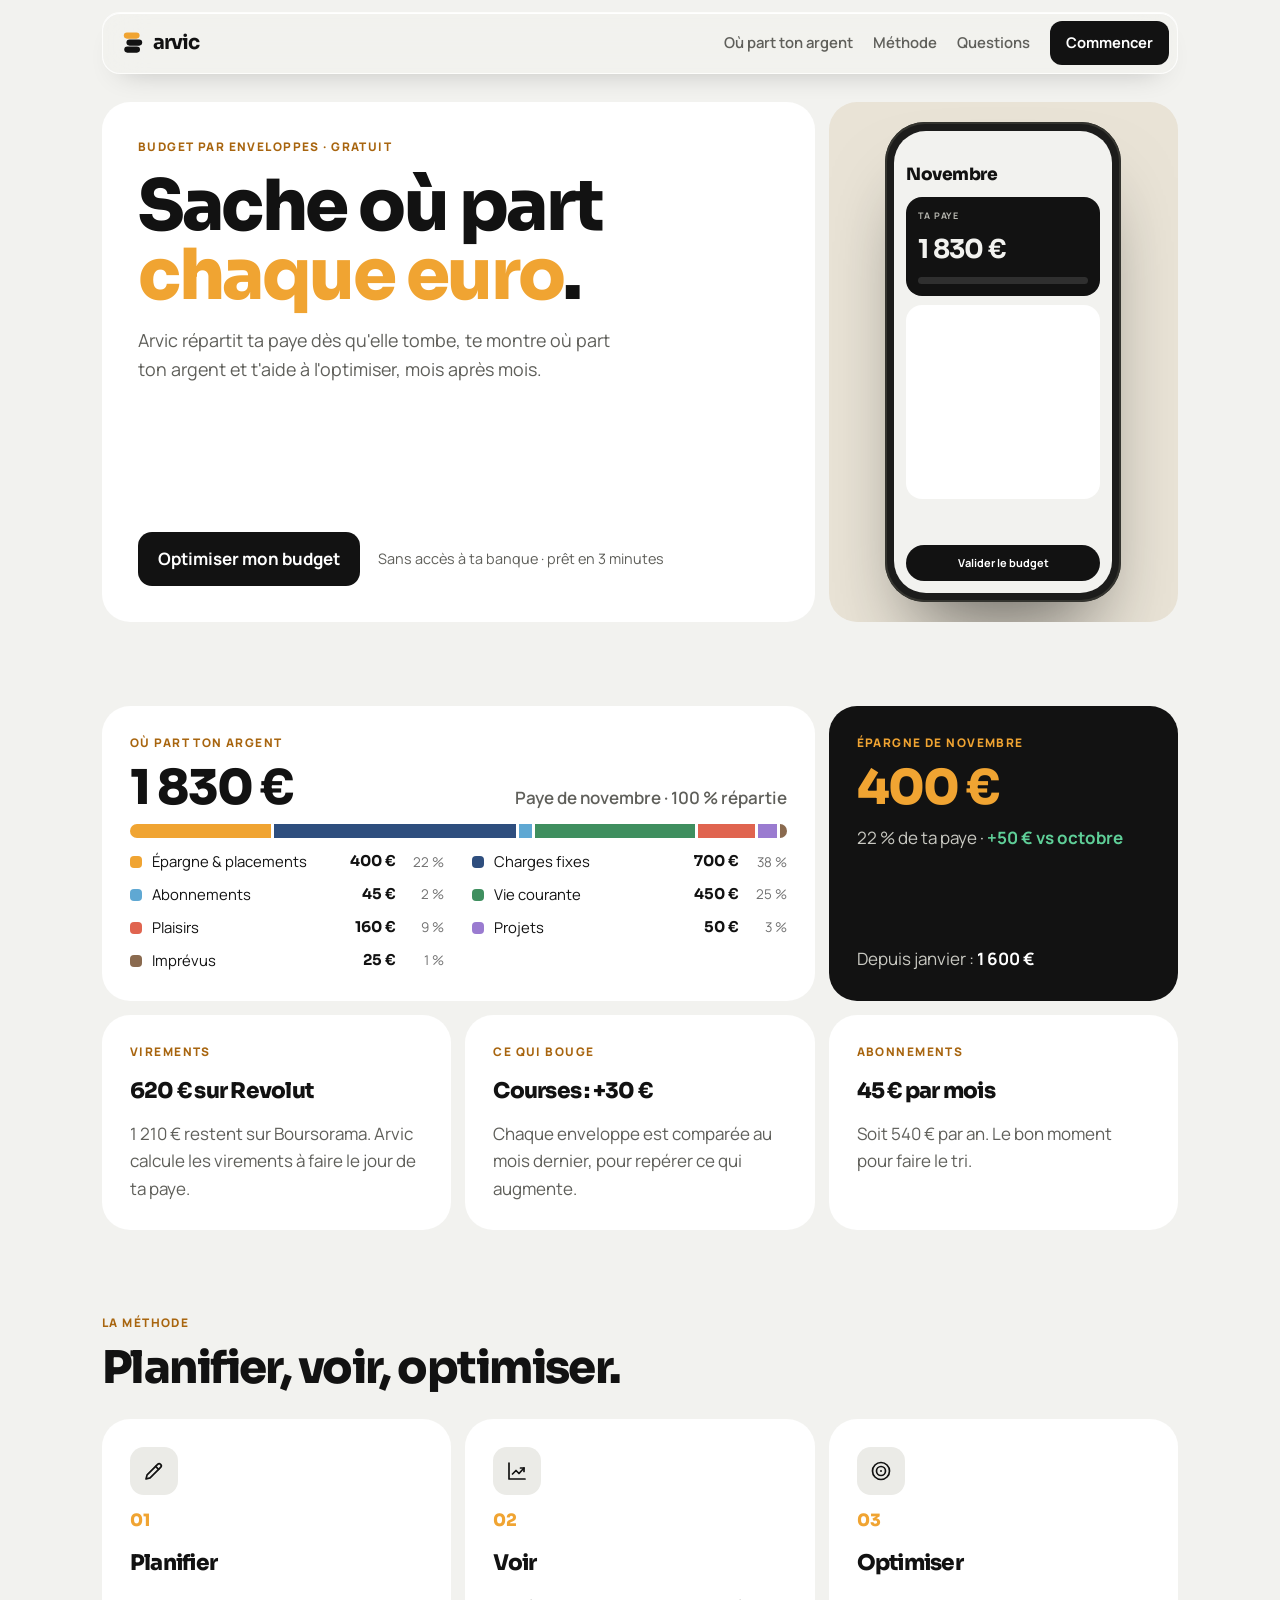
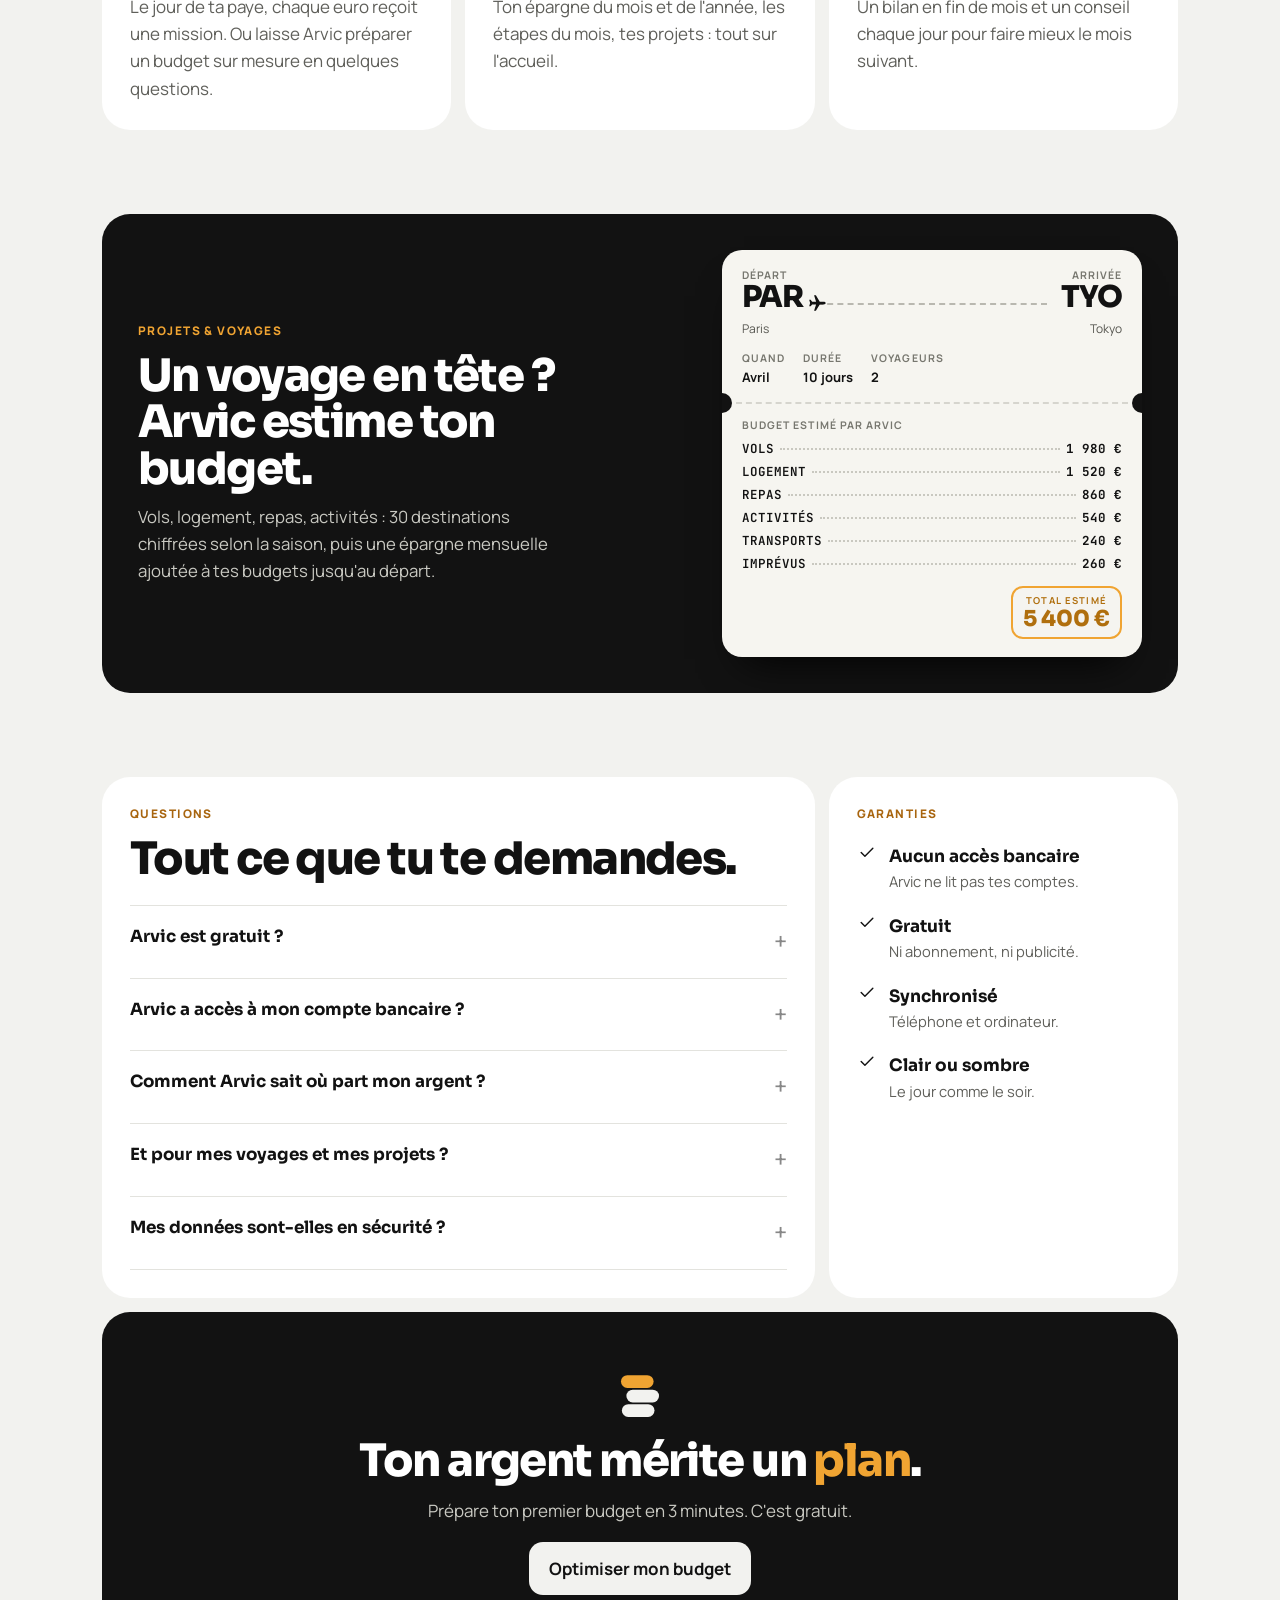
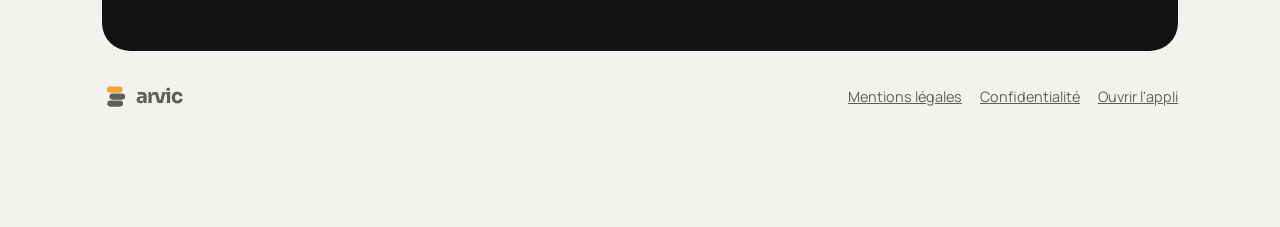
==== commit 79d8c540: "Renommage : Whitley devient Arvic Nom changé dans tous les textes de l'appli, du site, des pages lég" ====
--- a/index.html
+++ b/index.html
@@ -3,11 +3,11 @@
 <head>
 <meta charset="utf-8">
 <meta name="viewport" content="width=device-width,initial-scale=1,viewport-fit=cover">
-<title>Whitley · sache où part chaque euro</title>
-<meta name="description" content="Whitley répartit ta paye en enveloppes dès qu'elle tombe, te montre où part ton argent et t'aide à optimiser ton budget. Gratuit, sans accès à ta banque.">
+<title>Arvic · sache où part chaque euro</title>
+<meta name="description" content="Arvic répartit ta paye en enveloppes dès qu'elle tombe, te montre où part ton argent et t'aide à optimiser ton budget. Gratuit, sans accès à ta banque.">
 <meta name="theme-color" content="#f2f2ef">
-<meta property="og:title" content="Whitley · sache où part chaque euro">
-<meta property="og:description" content="Whitley répartit ta paye en enveloppes, te montre où part ton argent et t'aide à optimiser ton budget. Gratuit, sans accès à ta banque.">
+<meta property="og:title" content="Arvic · sache où part chaque euro">
+<meta property="og:description" content="Arvic répartit ta paye en enveloppes, te montre où part ton argent et t'aide à optimiser ton budget. Gratuit, sans accès à ta banque.">
 <link rel="icon" href="favicon.svg?v=3" type="image/svg+xml">
 <link rel="icon" href="favicon-32.png?v=3" sizes="32x32" type="image/png">
 <link rel="shortcut icon" href="favicon.ico?v=3">
@@ -101,10 +101,10 @@
 </style>
 </head>
 <body>
-<div class="nav in"><div class="bar"><a class="logo" href="./" aria-label="Whitley, accueil"><svg class="coin" viewBox="0 0 64 64" aria-hidden="true"><rect x="12" y="40" width="36" height="14" rx="7" fill="currentColor"/><rect x="17" y="24" width="36" height="14" rx="7" fill="currentColor"/><rect x="11" y="8" width="36" height="14" rx="7" fill="#f0a432"/></svg><span>whitley</span></a><a class="l" href="#ou">Où part ton argent</a><a class="l" href="#methode">Méthode</a><a class="l" href="#faq">Questions</a><a class="btn" href="app.html">Commencer</a></div></div>
+<div class="nav in"><div class="bar"><a class="logo" href="./" aria-label="Arvic, accueil"><svg class="coin" viewBox="0 0 64 64" aria-hidden="true"><rect x="12" y="40" width="36" height="14" rx="7" fill="currentColor"/><rect x="17" y="24" width="36" height="14" rx="7" fill="currentColor"/><rect x="11" y="8" width="36" height="14" rx="7" fill="#f0a432"/></svg><span>arvic</span></a><a class="l" href="#ou">Où part ton argent</a><a class="l" href="#methode">Méthode</a><a class="l" href="#faq">Questions</a><a class="btn" href="app.html">Commencer</a></div></div>
 <section style="padding-top:28px"><div class="in"><div class="grid">
-  <div class="t span4 row2" style="justify-content:space-between;padding:36px"><div style="display:flex;flex-direction:column;gap:16px"><span class="k">Budget par enveloppes · gratuit</span><h1>Sache où part <em>chaque euro</em>.</h1><p style="font-size:1.12rem;max-width:44ch">Whitley répartit ta paye dès qu'elle tombe, te montre où part ton argent et t'aide à l'optimiser, mois après mois.</p></div><div style="display:flex;gap:18px;align-items:center;flex-wrap:wrap;margin-top:24px"><a class="btn" href="app.html">Optimiser mon budget</a><span style="color:var(--muted);font-size:.9rem">Sans accès à ta banque · prêt en 3 minutes</span></div></div>
-  <div class="t sand span2 row2" style="padding:0"><div class="stage" aria-label="Animation : Whitley répartit une paye de 1 830 € en enveloppes" role="img">
+  <div class="t span4 row2" style="justify-content:space-between;padding:36px"><div style="display:flex;flex-direction:column;gap:16px"><span class="k">Budget par enveloppes · gratuit</span><h1>Sache où part <em>chaque euro</em>.</h1><p style="font-size:1.12rem;max-width:44ch">Arvic répartit ta paye dès qu'elle tombe, te montre où part ton argent et t'aide à l'optimiser, mois après mois.</p></div><div style="display:flex;gap:18px;align-items:center;flex-wrap:wrap;margin-top:24px"><a class="btn" href="app.html">Optimiser mon budget</a><span style="color:var(--muted);font-size:.9rem">Sans accès à ta banque · prêt en 3 minutes</span></div></div>
+  <div class="t sand span2 row2" style="padding:0"><div class="stage" aria-label="Animation : Arvic répartit une paye de 1 830 € en enveloppes" role="img">
  <div class="rig">
   <div class="dev"><div class="scr">
     <div class="a-top"><span class="a-mo">Novembre</span><span class="a-ok"><svg class="ic" viewBox="0 0 24 24" width="12" height="12" fill="none" stroke="currentColor" stroke-width="1.7" stroke-linecap="round" stroke-linejoin="round" aria-hidden="true"><path d="M5 12.5l4.5 4.5L19 7.5"/></svg>Validé</span></div>
@@ -119,23 +119,23 @@
 <section id="ou" style="padding-top:0"><div class="in"><div class="grid">
   <div class="t span4"><span class="k">Où part ton argent</span><div style="display:flex;justify-content:space-between;align-items:baseline;flex-wrap:wrap;gap:10px"><span class="big">1 830 €</span><span style="color:var(--muted);font-weight:600">Paye de novembre · 100 % répartie</span></div><div class="sbar" style="height:14px"><i style="width:22%;background:#f0a432"></i><i style="width:38%;background:#2e4e7e"></i><i style="width:2%;background:#5fa8d3"></i><i style="width:25%;background:#3f8f5f"></i><i style="width:9%;background:#e0644f"></i><i style="width:3%;background:#9a7bd0"></i><i style="width:1%;background:#8a6a4f"></i></div><ul class="leg"><li><span class="sw" style="background:#f0a432"></span><span>Épargne & placements</span><b>400 €</b><em>22 %</em></li><li><span class="sw" style="background:#2e4e7e"></span><span>Charges fixes</span><b>700 €</b><em>38 %</em></li><li><span class="sw" style="background:#5fa8d3"></span><span>Abonnements</span><b>45 €</b><em>2 %</em></li><li><span class="sw" style="background:#3f8f5f"></span><span>Vie courante</span><b>450 €</b><em>25 %</em></li><li><span class="sw" style="background:#e0644f"></span><span>Plaisirs</span><b>160 €</b><em>9 %</em></li><li><span class="sw" style="background:#9a7bd0"></span><span>Projets</span><b>50 €</b><em>3 %</em></li><li><span class="sw" style="background:#8a6a4f"></span><span>Imprévus</span><b>25 €</b><em>1 %</em></li></ul></div>
   <div class="t ink span2"><span class="k">Épargne de novembre</span><span class="big" style="color:#f0a432">400 €</span><p>22 % de ta paye · <b style="color:#5fcf98">+50 € vs octobre</b></p><p style="margin-top:auto">Depuis janvier : <b style="color:#fff">1 600 €</b></p></div>
-  <div class="t span2"><span class="k">Virements</span><h3>620 € sur Revolut</h3><p>1 210 € restent sur Boursorama. Whitley calcule les virements à faire le jour de ta paye.</p></div>
+  <div class="t span2"><span class="k">Virements</span><h3>620 € sur Revolut</h3><p>1 210 € restent sur Boursorama. Arvic calcule les virements à faire le jour de ta paye.</p></div>
   <div class="t span2"><span class="k">Ce qui bouge</span><h3>Courses : +30 €</h3><p>Chaque enveloppe est comparée au mois dernier, pour repérer ce qui augmente.</p></div>
   <div class="t span2"><span class="k">Abonnements</span><h3>45 € par mois</h3><p>Soit 540 € par an. Le bon moment pour faire le tri.</p></div>
 </div></div></section>
 <section id="methode" style="padding-top:0"><div class="in"><div class="sh"><span class="k">La méthode</span><h2>Planifier, voir, optimiser.</h2></div><div class="grid">
-  <div class="t span2"><span class="pic"><svg class="ic" viewBox="0 0 24 24" width="24" height="24" fill="none" stroke="currentColor" stroke-width="1.7" stroke-linecap="round" stroke-linejoin="round" aria-hidden="true"><path d="M4 20l1.1-4.1L15.6 5.4a2.1 2.1 0 0 1 3 3L8.1 18.9z"/><path d="M13.6 7.4l3 3"/></svg></span><span class="n">01</span><h3>Planifier</h3><p>Le jour de ta paye, chaque euro reçoit une mission. Ou laisse Whitley préparer un budget sur mesure en quelques questions.</p></div>
+  <div class="t span2"><span class="pic"><svg class="ic" viewBox="0 0 24 24" width="24" height="24" fill="none" stroke="currentColor" stroke-width="1.7" stroke-linecap="round" stroke-linejoin="round" aria-hidden="true"><path d="M4 20l1.1-4.1L15.6 5.4a2.1 2.1 0 0 1 3 3L8.1 18.9z"/><path d="M13.6 7.4l3 3"/></svg></span><span class="n">01</span><h3>Planifier</h3><p>Le jour de ta paye, chaque euro reçoit une mission. Ou laisse Arvic préparer un budget sur mesure en quelques questions.</p></div>
   <div class="t span2"><span class="pic"><svg class="ic" viewBox="0 0 24 24" width="24" height="24" fill="none" stroke="currentColor" stroke-width="1.7" stroke-linecap="round" stroke-linejoin="round" aria-hidden="true"><path d="M4 4v16h16"/><path d="M7.5 15l3.5-3.5 3 3L19 9"/><path d="M15.5 9H19v3.5"/></svg></span><span class="n">02</span><h3>Voir</h3><p>Ton épargne du mois et de l'année, les étapes du mois, tes projets : tout sur l'accueil.</p></div>
   <div class="t span2"><span class="pic"><svg class="ic" viewBox="0 0 24 24" width="24" height="24" fill="none" stroke="currentColor" stroke-width="1.7" stroke-linecap="round" stroke-linejoin="round" aria-hidden="true"><circle cx="12" cy="12" r="8.5"/><circle cx="12" cy="12" r="4.5"/><circle cx="12" cy="12" r="1" fill="currentColor" stroke="none"/></svg></span><span class="n">03</span><h3>Optimiser</h3><p>Un bilan en fin de mois et un conseil chaque jour pour faire mieux le mois suivant.</p></div>
 </div></div></section>
 <section id="projets" style="padding-top:0"><div class="in"><div class="grid">
-  <div class="t ink span6" style="padding:36px;display:grid;grid-template-columns:minmax(0,.9fr) minmax(0,1.1fr);gap:24px;align-items:center"><div style="display:flex;flex-direction:column;gap:12px"><span class="k">Projets & voyages</span><h2 style="color:#fff">Un voyage en tête&nbsp;? Whitley estime ton budget.</h2><p style="font-size:1.05rem">Vols, logement, repas, activités : 30 destinations chiffrées selon la saison, puis une épargne mensuelle ajoutée à tes budgets jusqu'au départ.</p></div><div class="voyanim" aria-label="Exemple : Whitley estime un voyage à Tokyo en avril, 10 jours à deux, à 5 400 €"><div class="pass"><div class="ptop"><div><small>Départ</small><b>PAR</b><span>Paris</span></div><div class="route"><span class="dash9" style="animation:vtdash 11s ease-in-out infinite"></span><span class="cplane" style="animation:vtpl 11s ease-in-out infinite"><svg viewBox="0 0 24 24" width="22" height="22" aria-hidden="true"><path transform="rotate(90 12 12)" fill="#121212" d="M12 2.5c.9 0 1.5 1 1.5 2.2V9l7 4.2v2l-7-2.2v4.3l2 1.6v1.6l-3.5-1-3.5 1v-1.6l2-1.6V13l-7 2.2v-2l7-4.2V4.7c0-1.2.6-2.2 1.5-2.2z"/></svg></span></div><div style="text-align:right"><small>Arrivée</small><b>TYO</b><span>Tokyo</span></div></div><div class="pmeta"><span><small>Quand</small>Avril</span><span><small>Durée</small>10 jours</span><span><small>Voyageurs</small>2</span></div><div class="perf"></div><div class="pbody"><small class="pk">Budget estimé par Whitley</small><div class="tl" style="animation:vtr0 11s linear infinite"><span>VOLS</span><i></i><b>1 980 €</b></div><div class="tl" style="animation:vtr1 11s linear infinite"><span>LOGEMENT</span><i></i><b>1 520 €</b></div><div class="tl" style="animation:vtr2 11s linear infinite"><span>REPAS</span><i></i><b>860 €</b></div><div class="tl" style="animation:vtr3 11s linear infinite"><span>ACTIVITÉS</span><i></i><b>540 €</b></div><div class="tl" style="animation:vtr4 11s linear infinite"><span>TRANSPORTS</span><i></i><b>240 €</b></div><div class="tl" style="animation:vtr5 11s linear infinite"><span>IMPRÉVUS</span><i></i><b>260 €</b></div><div class="stamp" style="animation:vtst 11s linear infinite"><small>Total estimé</small>5 400 €</div></div></div></div></div>
+  <div class="t ink span6" style="padding:36px;display:grid;grid-template-columns:minmax(0,.9fr) minmax(0,1.1fr);gap:24px;align-items:center"><div style="display:flex;flex-direction:column;gap:12px"><span class="k">Projets & voyages</span><h2 style="color:#fff">Un voyage en tête&nbsp;? Arvic estime ton budget.</h2><p style="font-size:1.05rem">Vols, logement, repas, activités : 30 destinations chiffrées selon la saison, puis une épargne mensuelle ajoutée à tes budgets jusqu'au départ.</p></div><div class="voyanim" aria-label="Exemple : Arvic estime un voyage à Tokyo en avril, 10 jours à deux, à 5 400 €"><div class="pass"><div class="ptop"><div><small>Départ</small><b>PAR</b><span>Paris</span></div><div class="route"><span class="dash9" style="animation:vtdash 11s ease-in-out infinite"></span><span class="cplane" style="animation:vtpl 11s ease-in-out infinite"><svg viewBox="0 0 24 24" width="22" height="22" aria-hidden="true"><path transform="rotate(90 12 12)" fill="#121212" d="M12 2.5c.9 0 1.5 1 1.5 2.2V9l7 4.2v2l-7-2.2v4.3l2 1.6v1.6l-3.5-1-3.5 1v-1.6l2-1.6V13l-7 2.2v-2l7-4.2V4.7c0-1.2.6-2.2 1.5-2.2z"/></svg></span></div><div style="text-align:right"><small>Arrivée</small><b>TYO</b><span>Tokyo</span></div></div><div class="pmeta"><span><small>Quand</small>Avril</span><span><small>Durée</small>10 jours</span><span><small>Voyageurs</small>2</span></div><div class="perf"></div><div class="pbody"><small class="pk">Budget estimé par Arvic</small><div class="tl" style="animation:vtr0 11s linear infinite"><span>VOLS</span><i></i><b>1 980 €</b></div><div class="tl" style="animation:vtr1 11s linear infinite"><span>LOGEMENT</span><i></i><b>1 520 €</b></div><div class="tl" style="animation:vtr2 11s linear infinite"><span>REPAS</span><i></i><b>860 €</b></div><div class="tl" style="animation:vtr3 11s linear infinite"><span>ACTIVITÉS</span><i></i><b>540 €</b></div><div class="tl" style="animation:vtr4 11s linear infinite"><span>TRANSPORTS</span><i></i><b>240 €</b></div><div class="tl" style="animation:vtr5 11s linear infinite"><span>IMPRÉVUS</span><i></i><b>260 €</b></div><div class="stamp" style="animation:vtst 11s linear infinite"><small>Total estimé</small>5 400 €</div></div></div></div></div>
   
 </div></div></section>
 <section id="faq" style="padding-top:0"><div class="in"><div class="grid">
-  <div class="t span4"><span class="k">Questions</span><h2 style="margin-bottom:10px">Tout ce que tu te demandes.</h2><div class="faq"><details><summary>Whitley est gratuit ?</summary><p>Oui. Pas d'abonnement, pas de publicité. Whitley est un projet indépendant, pensé pour être utile.</p></details><details><summary>Whitley a accès à mon compte bancaire ?</summary><p>Non, jamais. Tu indiques toi-même ta paye et tes enveloppes. Whitley ne se connecte à aucune banque.</p></details><details><summary>Comment Whitley sait où part mon argent ?</summary><p>Chaque euro de ta paye est rangé dans une enveloppe : loyer, courses, sorties, épargne… Whitley additionne, compare d'un mois à l'autre et te montre où part ton argent, sans lire tes comptes.</p></details><details><summary>Et pour mes voyages et mes projets ?</summary><p>Whitley estime le budget d'un voyage (30 destinations) et le transforme en épargne mensuelle, ajoutée à tes budgets jusqu'au départ.</p></details><details><summary>Mes données sont-elles en sécurité ?</summary><p>Elles sont hébergées chez Google (Firebase), chiffrées, et seul ton compte peut les lire. Tu peux tout supprimer à tout moment.</p></details></div></div>
-  <div class="t span2" style="gap:18px"><span class="k">Garanties</span><div style="display:flex;gap:12px;align-items:flex-start"><svg class="ic" viewBox="0 0 24 24" width="20" height="20" fill="none" stroke="currentColor" stroke-width="1.7" stroke-linecap="round" stroke-linejoin="round" aria-hidden="true"><path d="M5 12.5l4.5 4.5L19 7.5"/></svg><div><b style="font-family:Sora">Aucun accès bancaire</b><p style="font-size:.92rem">Whitley ne lit pas tes comptes.</p></div></div><div style="display:flex;gap:12px;align-items:flex-start"><svg class="ic" viewBox="0 0 24 24" width="20" height="20" fill="none" stroke="currentColor" stroke-width="1.7" stroke-linecap="round" stroke-linejoin="round" aria-hidden="true"><path d="M5 12.5l4.5 4.5L19 7.5"/></svg><div><b style="font-family:Sora">Gratuit</b><p style="font-size:.92rem">Ni abonnement, ni publicité.</p></div></div><div style="display:flex;gap:12px;align-items:flex-start"><svg class="ic" viewBox="0 0 24 24" width="20" height="20" fill="none" stroke="currentColor" stroke-width="1.7" stroke-linecap="round" stroke-linejoin="round" aria-hidden="true"><path d="M5 12.5l4.5 4.5L19 7.5"/></svg><div><b style="font-family:Sora">Synchronisé</b><p style="font-size:.92rem">Téléphone et ordinateur.</p></div></div><div style="display:flex;gap:12px;align-items:flex-start"><svg class="ic" viewBox="0 0 24 24" width="20" height="20" fill="none" stroke="currentColor" stroke-width="1.7" stroke-linecap="round" stroke-linejoin="round" aria-hidden="true"><path d="M5 12.5l4.5 4.5L19 7.5"/></svg><div><b style="font-family:Sora">Clair ou sombre</b><p style="font-size:.92rem">Le jour comme le soir.</p></div></div></div>
+  <div class="t span4"><span class="k">Questions</span><h2 style="margin-bottom:10px">Tout ce que tu te demandes.</h2><div class="faq"><details><summary>Arvic est gratuit ?</summary><p>Oui. Pas d'abonnement, pas de publicité. Arvic est un projet indépendant, pensé pour être utile.</p></details><details><summary>Arvic a accès à mon compte bancaire ?</summary><p>Non, jamais. Tu indiques toi-même ta paye et tes enveloppes. Arvic ne se connecte à aucune banque.</p></details><details><summary>Comment Arvic sait où part mon argent ?</summary><p>Chaque euro de ta paye est rangé dans une enveloppe : loyer, courses, sorties, épargne… Arvic additionne, compare d'un mois à l'autre et te montre où part ton argent, sans lire tes comptes.</p></details><details><summary>Et pour mes voyages et mes projets ?</summary><p>Arvic estime le budget d'un voyage (30 destinations) et le transforme en épargne mensuelle, ajoutée à tes budgets jusqu'au départ.</p></details><details><summary>Mes données sont-elles en sécurité ?</summary><p>Elles sont hébergées chez Google (Firebase), chiffrées, et seul ton compte peut les lire. Tu peux tout supprimer à tout moment.</p></details></div></div>
+  <div class="t span2" style="gap:18px"><span class="k">Garanties</span><div style="display:flex;gap:12px;align-items:flex-start"><svg class="ic" viewBox="0 0 24 24" width="20" height="20" fill="none" stroke="currentColor" stroke-width="1.7" stroke-linecap="round" stroke-linejoin="round" aria-hidden="true"><path d="M5 12.5l4.5 4.5L19 7.5"/></svg><div><b style="font-family:Sora">Aucun accès bancaire</b><p style="font-size:.92rem">Arvic ne lit pas tes comptes.</p></div></div><div style="display:flex;gap:12px;align-items:flex-start"><svg class="ic" viewBox="0 0 24 24" width="20" height="20" fill="none" stroke="currentColor" stroke-width="1.7" stroke-linecap="round" stroke-linejoin="round" aria-hidden="true"><path d="M5 12.5l4.5 4.5L19 7.5"/></svg><div><b style="font-family:Sora">Gratuit</b><p style="font-size:.92rem">Ni abonnement, ni publicité.</p></div></div><div style="display:flex;gap:12px;align-items:flex-start"><svg class="ic" viewBox="0 0 24 24" width="20" height="20" fill="none" stroke="currentColor" stroke-width="1.7" stroke-linecap="round" stroke-linejoin="round" aria-hidden="true"><path d="M5 12.5l4.5 4.5L19 7.5"/></svg><div><b style="font-family:Sora">Synchronisé</b><p style="font-size:.92rem">Téléphone et ordinateur.</p></div></div><div style="display:flex;gap:12px;align-items:flex-start"><svg class="ic" viewBox="0 0 24 24" width="20" height="20" fill="none" stroke="currentColor" stroke-width="1.7" stroke-linecap="round" stroke-linejoin="round" aria-hidden="true"><path d="M5 12.5l4.5 4.5L19 7.5"/></svg><div><b style="font-family:Sora">Clair ou sombre</b><p style="font-size:.92rem">Le jour comme le soir.</p></div></div></div>
   <div class="t ink span6" style="align-items:center;text-align:center;padding:56px 28px"><svg class="coin" style="width:58px;height:58px" viewBox="0 0 64 64" aria-hidden="true"><rect x="12" y="40" width="36" height="14" rx="7" fill="currentColor"/><rect x="17" y="24" width="36" height="14" rx="7" fill="currentColor"/><rect x="11" y="8" width="36" height="14" rx="7" fill="#f0a432"/></svg><h2 style="color:#fff">Ton argent mérite un <span style="color:#f0a432">plan</span>.</h2><p>Prépare ton premier budget en 3 minutes. C'est gratuit.</p><a class="btn" href="app.html" style="background:#f2f2ef;color:#121212;margin-top:6px">Optimiser mon budget</a></div>
-</div><footer><a class="logo" href="./" aria-label="Whitley, accueil"><svg class="coin" viewBox="0 0 64 64" aria-hidden="true"><rect x="12" y="40" width="36" height="14" rx="7" fill="currentColor"/><rect x="17" y="24" width="36" height="14" rx="7" fill="currentColor"/><rect x="11" y="8" width="36" height="14" rx="7" fill="#f0a432"/></svg><span>whitley</span></a><nav><a href="mentions-legales.html">Mentions légales</a><a href="confidentialite.html">Confidentialité</a><a href="app.html">Ouvrir l'appli</a></nav></footer></div></section>
+</div><footer><a class="logo" href="./" aria-label="Arvic, accueil"><svg class="coin" viewBox="0 0 64 64" aria-hidden="true"><rect x="12" y="40" width="36" height="14" rx="7" fill="currentColor"/><rect x="17" y="24" width="36" height="14" rx="7" fill="currentColor"/><rect x="11" y="8" width="36" height="14" rx="7" fill="#f0a432"/></svg><span>arvic</span></a><nav><a href="mentions-legales.html">Mentions légales</a><a href="confidentialite.html">Confidentialité</a><a href="app.html">Ouvrir l'appli</a></nav></footer></div></section>
 </body>
 </html>
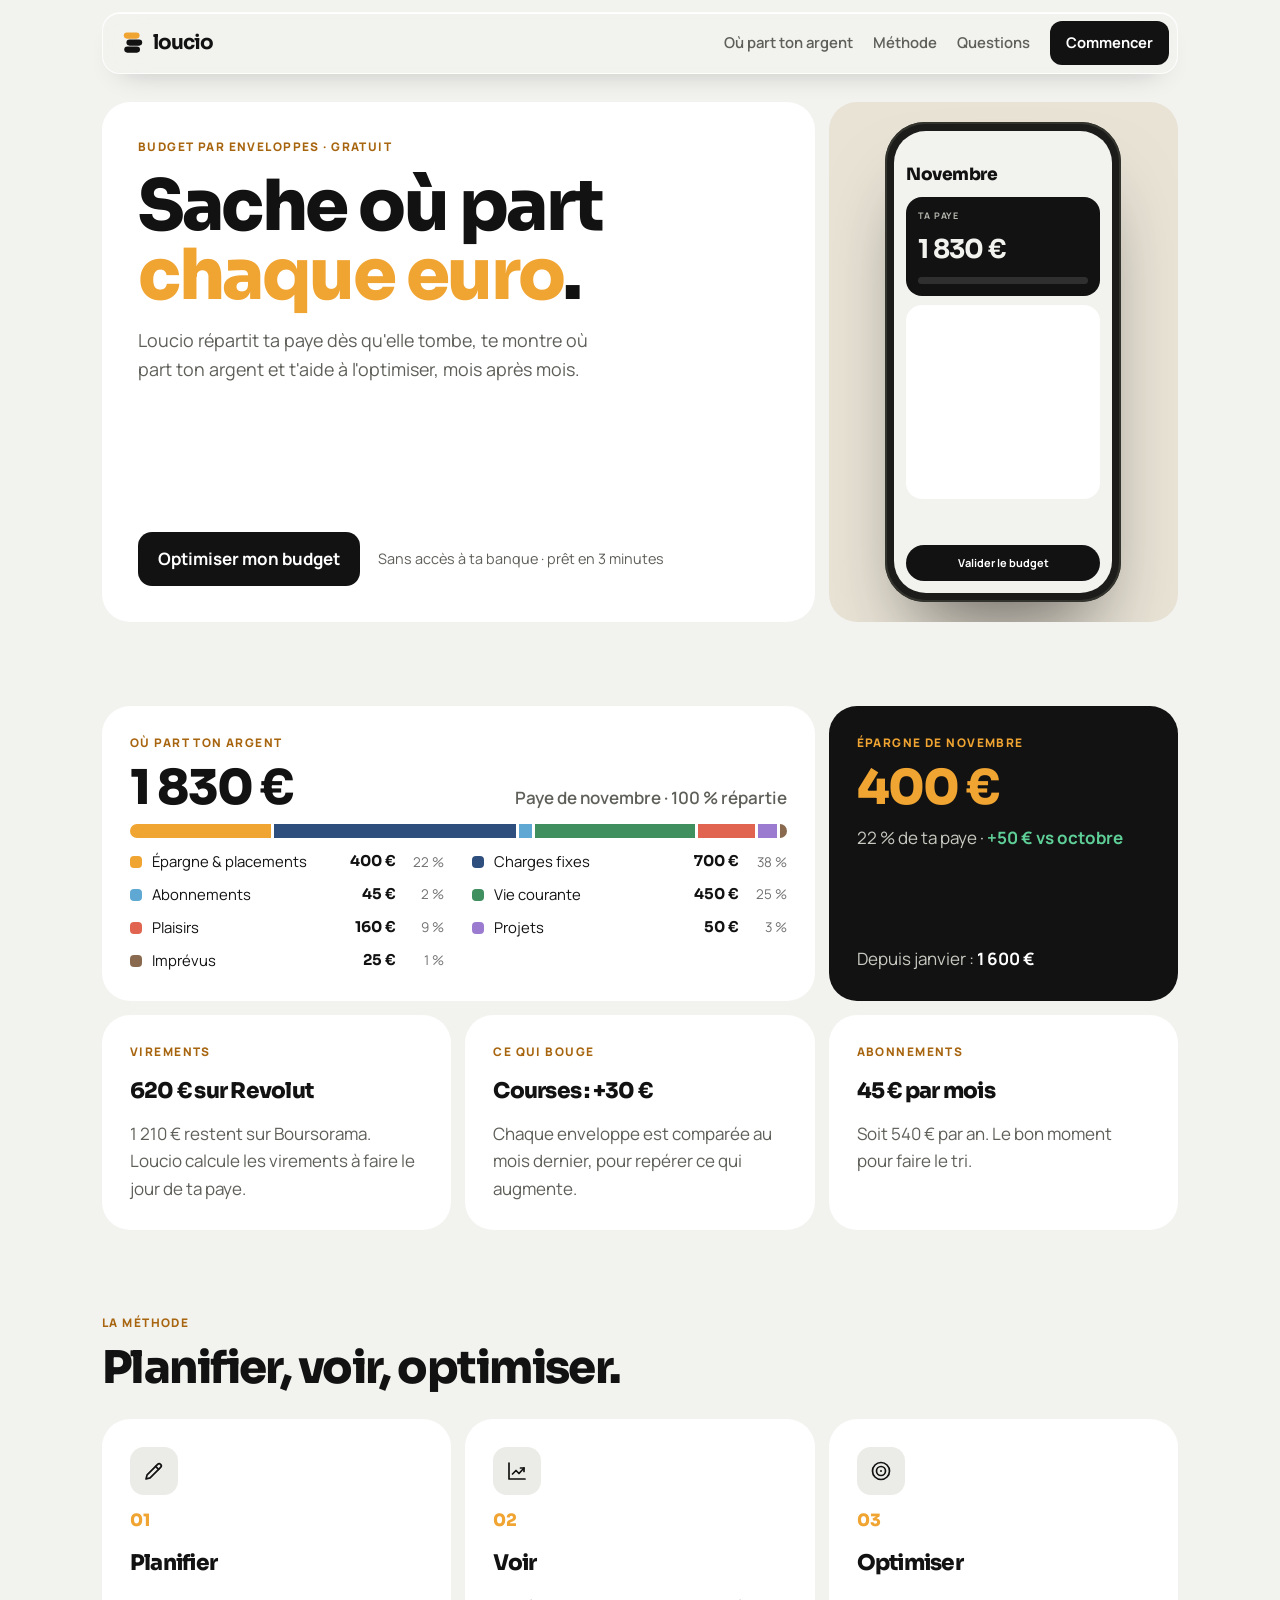
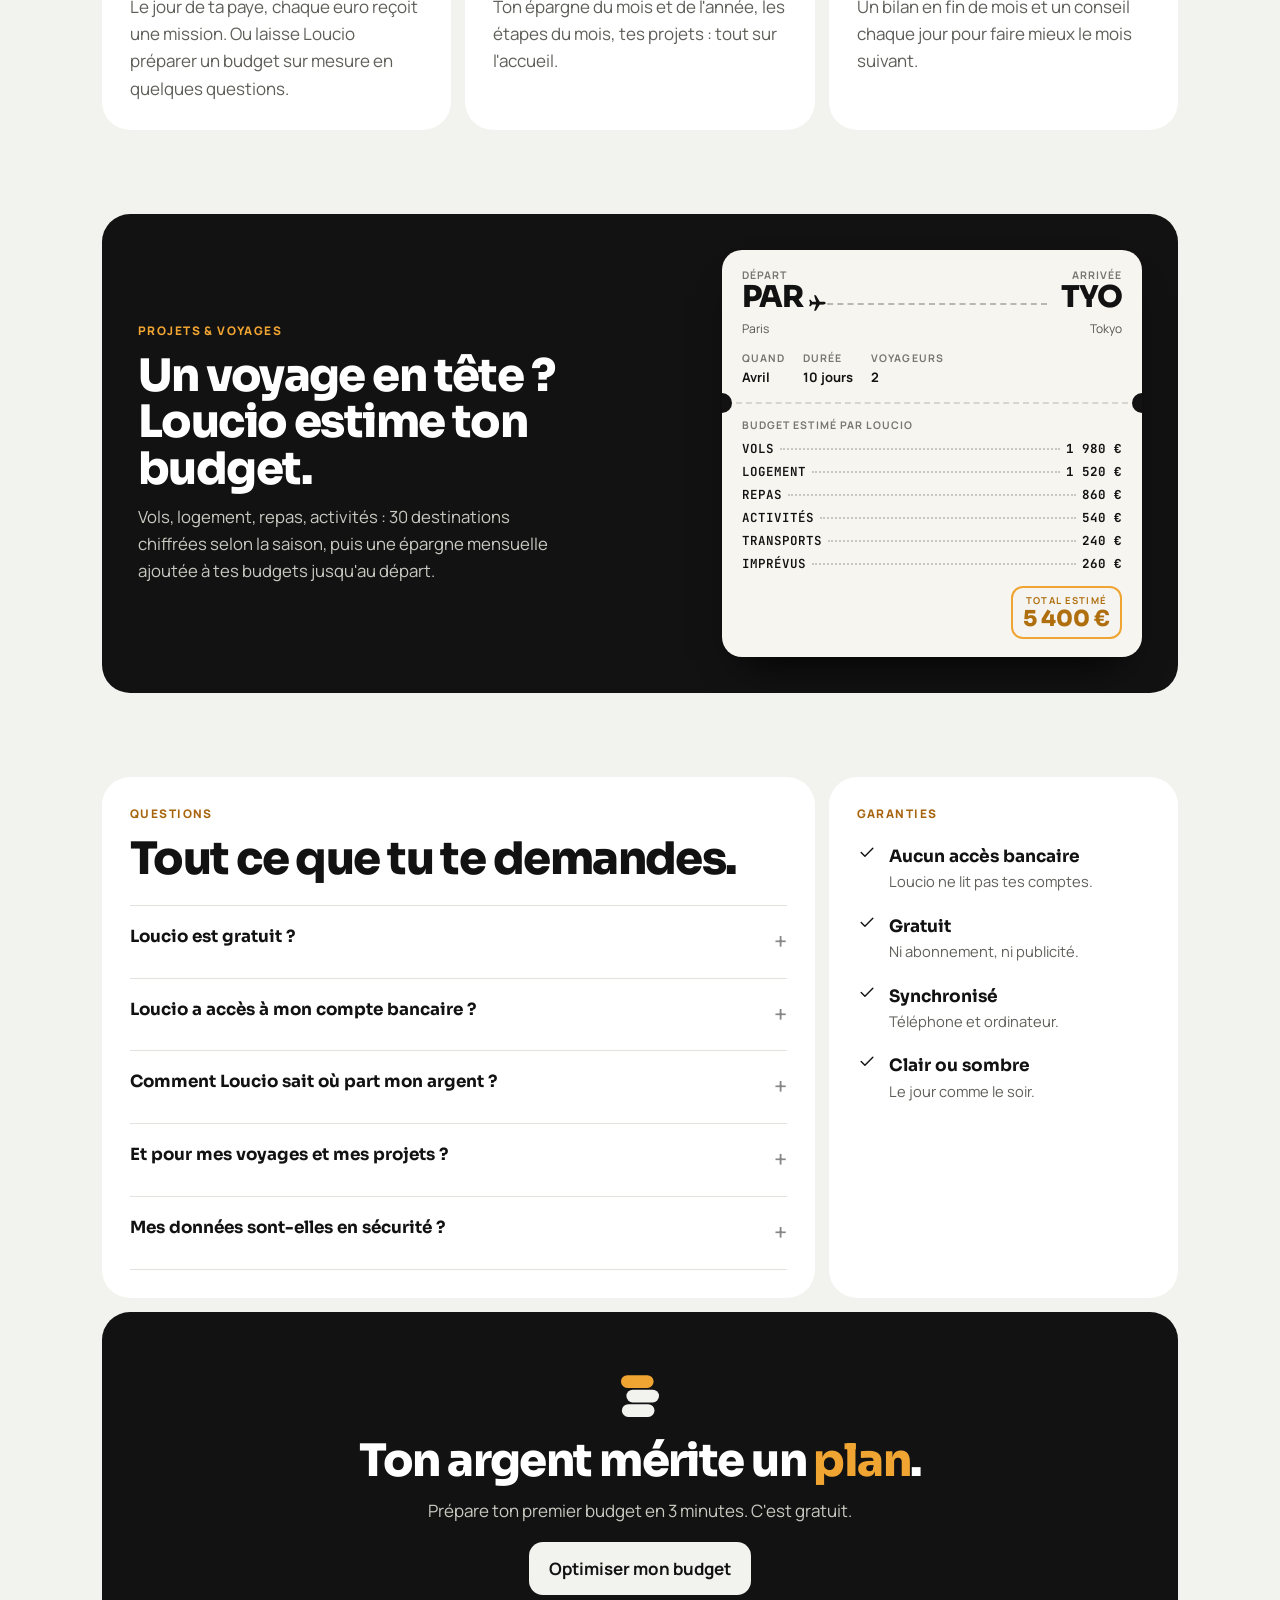
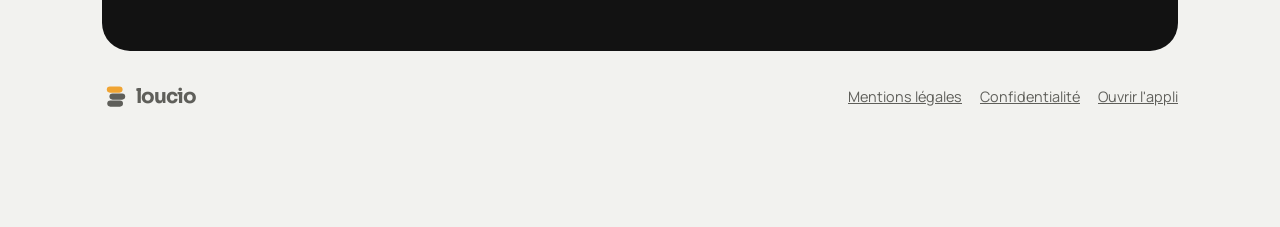
==== commit c9fb0571: "Renommage : Arvic devient Loucio Nom changé dans tous les textes de l'appli, du site, des pages léga" ====
--- a/index.html
+++ b/index.html
@@ -3,11 +3,11 @@
 <head>
 <meta charset="utf-8">
 <meta name="viewport" content="width=device-width,initial-scale=1,viewport-fit=cover">
-<title>Arvic · sache où part chaque euro</title>
-<meta name="description" content="Arvic répartit ta paye en enveloppes dès qu'elle tombe, te montre où part ton argent et t'aide à optimiser ton budget. Gratuit, sans accès à ta banque.">
+<title>Loucio · sache où part chaque euro</title>
+<meta name="description" content="Loucio répartit ta paye en enveloppes dès qu'elle tombe, te montre où part ton argent et t'aide à optimiser ton budget. Gratuit, sans accès à ta banque.">
 <meta name="theme-color" content="#f2f2ef">
-<meta property="og:title" content="Arvic · sache où part chaque euro">
-<meta property="og:description" content="Arvic répartit ta paye en enveloppes, te montre où part ton argent et t'aide à optimiser ton budget. Gratuit, sans accès à ta banque.">
+<meta property="og:title" content="Loucio · sache où part chaque euro">
+<meta property="og:description" content="Loucio répartit ta paye en enveloppes, te montre où part ton argent et t'aide à optimiser ton budget. Gratuit, sans accès à ta banque.">
 <link rel="icon" href="favicon.svg?v=3" type="image/svg+xml">
 <link rel="icon" href="favicon-32.png?v=3" sizes="32x32" type="image/png">
 <link rel="shortcut icon" href="favicon.ico?v=3">
@@ -101,10 +101,10 @@
 </style>
 </head>
 <body>
-<div class="nav in"><div class="bar"><a class="logo" href="./" aria-label="Arvic, accueil"><svg class="coin" viewBox="0 0 64 64" aria-hidden="true"><rect x="12" y="40" width="36" height="14" rx="7" fill="currentColor"/><rect x="17" y="24" width="36" height="14" rx="7" fill="currentColor"/><rect x="11" y="8" width="36" height="14" rx="7" fill="#f0a432"/></svg><span>arvic</span></a><a class="l" href="#ou">Où part ton argent</a><a class="l" href="#methode">Méthode</a><a class="l" href="#faq">Questions</a><a class="btn" href="app.html">Commencer</a></div></div>
+<div class="nav in"><div class="bar"><a class="logo" href="./" aria-label="Loucio, accueil"><svg class="coin" viewBox="0 0 64 64" aria-hidden="true"><rect x="12" y="40" width="36" height="14" rx="7" fill="currentColor"/><rect x="17" y="24" width="36" height="14" rx="7" fill="currentColor"/><rect x="11" y="8" width="36" height="14" rx="7" fill="#f0a432"/></svg><span>loucio</span></a><a class="l" href="#ou">Où part ton argent</a><a class="l" href="#methode">Méthode</a><a class="l" href="#faq">Questions</a><a class="btn" href="app.html">Commencer</a></div></div>
 <section style="padding-top:28px"><div class="in"><div class="grid">
-  <div class="t span4 row2" style="justify-content:space-between;padding:36px"><div style="display:flex;flex-direction:column;gap:16px"><span class="k">Budget par enveloppes · gratuit</span><h1>Sache où part <em>chaque euro</em>.</h1><p style="font-size:1.12rem;max-width:44ch">Arvic répartit ta paye dès qu'elle tombe, te montre où part ton argent et t'aide à l'optimiser, mois après mois.</p></div><div style="display:flex;gap:18px;align-items:center;flex-wrap:wrap;margin-top:24px"><a class="btn" href="app.html">Optimiser mon budget</a><span style="color:var(--muted);font-size:.9rem">Sans accès à ta banque · prêt en 3 minutes</span></div></div>
-  <div class="t sand span2 row2" style="padding:0"><div class="stage" aria-label="Animation : Arvic répartit une paye de 1 830 € en enveloppes" role="img">
+  <div class="t span4 row2" style="justify-content:space-between;padding:36px"><div style="display:flex;flex-direction:column;gap:16px"><span class="k">Budget par enveloppes · gratuit</span><h1>Sache où part <em>chaque euro</em>.</h1><p style="font-size:1.12rem;max-width:44ch">Loucio répartit ta paye dès qu'elle tombe, te montre où part ton argent et t'aide à l'optimiser, mois après mois.</p></div><div style="display:flex;gap:18px;align-items:center;flex-wrap:wrap;margin-top:24px"><a class="btn" href="app.html">Optimiser mon budget</a><span style="color:var(--muted);font-size:.9rem">Sans accès à ta banque · prêt en 3 minutes</span></div></div>
+  <div class="t sand span2 row2" style="padding:0"><div class="stage" aria-label="Animation : Loucio répartit une paye de 1 830 € en enveloppes" role="img">
  <div class="rig">
   <div class="dev"><div class="scr">
     <div class="a-top"><span class="a-mo">Novembre</span><span class="a-ok"><svg class="ic" viewBox="0 0 24 24" width="12" height="12" fill="none" stroke="currentColor" stroke-width="1.7" stroke-linecap="round" stroke-linejoin="round" aria-hidden="true"><path d="M5 12.5l4.5 4.5L19 7.5"/></svg>Validé</span></div>
@@ -119,23 +119,23 @@
 <section id="ou" style="padding-top:0"><div class="in"><div class="grid">
   <div class="t span4"><span class="k">Où part ton argent</span><div style="display:flex;justify-content:space-between;align-items:baseline;flex-wrap:wrap;gap:10px"><span class="big">1 830 €</span><span style="color:var(--muted);font-weight:600">Paye de novembre · 100 % répartie</span></div><div class="sbar" style="height:14px"><i style="width:22%;background:#f0a432"></i><i style="width:38%;background:#2e4e7e"></i><i style="width:2%;background:#5fa8d3"></i><i style="width:25%;background:#3f8f5f"></i><i style="width:9%;background:#e0644f"></i><i style="width:3%;background:#9a7bd0"></i><i style="width:1%;background:#8a6a4f"></i></div><ul class="leg"><li><span class="sw" style="background:#f0a432"></span><span>Épargne & placements</span><b>400 €</b><em>22 %</em></li><li><span class="sw" style="background:#2e4e7e"></span><span>Charges fixes</span><b>700 €</b><em>38 %</em></li><li><span class="sw" style="background:#5fa8d3"></span><span>Abonnements</span><b>45 €</b><em>2 %</em></li><li><span class="sw" style="background:#3f8f5f"></span><span>Vie courante</span><b>450 €</b><em>25 %</em></li><li><span class="sw" style="background:#e0644f"></span><span>Plaisirs</span><b>160 €</b><em>9 %</em></li><li><span class="sw" style="background:#9a7bd0"></span><span>Projets</span><b>50 €</b><em>3 %</em></li><li><span class="sw" style="background:#8a6a4f"></span><span>Imprévus</span><b>25 €</b><em>1 %</em></li></ul></div>
   <div class="t ink span2"><span class="k">Épargne de novembre</span><span class="big" style="color:#f0a432">400 €</span><p>22 % de ta paye · <b style="color:#5fcf98">+50 € vs octobre</b></p><p style="margin-top:auto">Depuis janvier : <b style="color:#fff">1 600 €</b></p></div>
-  <div class="t span2"><span class="k">Virements</span><h3>620 € sur Revolut</h3><p>1 210 € restent sur Boursorama. Arvic calcule les virements à faire le jour de ta paye.</p></div>
+  <div class="t span2"><span class="k">Virements</span><h3>620 € sur Revolut</h3><p>1 210 € restent sur Boursorama. Loucio calcule les virements à faire le jour de ta paye.</p></div>
   <div class="t span2"><span class="k">Ce qui bouge</span><h3>Courses : +30 €</h3><p>Chaque enveloppe est comparée au mois dernier, pour repérer ce qui augmente.</p></div>
   <div class="t span2"><span class="k">Abonnements</span><h3>45 € par mois</h3><p>Soit 540 € par an. Le bon moment pour faire le tri.</p></div>
 </div></div></section>
 <section id="methode" style="padding-top:0"><div class="in"><div class="sh"><span class="k">La méthode</span><h2>Planifier, voir, optimiser.</h2></div><div class="grid">
-  <div class="t span2"><span class="pic"><svg class="ic" viewBox="0 0 24 24" width="24" height="24" fill="none" stroke="currentColor" stroke-width="1.7" stroke-linecap="round" stroke-linejoin="round" aria-hidden="true"><path d="M4 20l1.1-4.1L15.6 5.4a2.1 2.1 0 0 1 3 3L8.1 18.9z"/><path d="M13.6 7.4l3 3"/></svg></span><span class="n">01</span><h3>Planifier</h3><p>Le jour de ta paye, chaque euro reçoit une mission. Ou laisse Arvic préparer un budget sur mesure en quelques questions.</p></div>
+  <div class="t span2"><span class="pic"><svg class="ic" viewBox="0 0 24 24" width="24" height="24" fill="none" stroke="currentColor" stroke-width="1.7" stroke-linecap="round" stroke-linejoin="round" aria-hidden="true"><path d="M4 20l1.1-4.1L15.6 5.4a2.1 2.1 0 0 1 3 3L8.1 18.9z"/><path d="M13.6 7.4l3 3"/></svg></span><span class="n">01</span><h3>Planifier</h3><p>Le jour de ta paye, chaque euro reçoit une mission. Ou laisse Loucio préparer un budget sur mesure en quelques questions.</p></div>
   <div class="t span2"><span class="pic"><svg class="ic" viewBox="0 0 24 24" width="24" height="24" fill="none" stroke="currentColor" stroke-width="1.7" stroke-linecap="round" stroke-linejoin="round" aria-hidden="true"><path d="M4 4v16h16"/><path d="M7.5 15l3.5-3.5 3 3L19 9"/><path d="M15.5 9H19v3.5"/></svg></span><span class="n">02</span><h3>Voir</h3><p>Ton épargne du mois et de l'année, les étapes du mois, tes projets : tout sur l'accueil.</p></div>
   <div class="t span2"><span class="pic"><svg class="ic" viewBox="0 0 24 24" width="24" height="24" fill="none" stroke="currentColor" stroke-width="1.7" stroke-linecap="round" stroke-linejoin="round" aria-hidden="true"><circle cx="12" cy="12" r="8.5"/><circle cx="12" cy="12" r="4.5"/><circle cx="12" cy="12" r="1" fill="currentColor" stroke="none"/></svg></span><span class="n">03</span><h3>Optimiser</h3><p>Un bilan en fin de mois et un conseil chaque jour pour faire mieux le mois suivant.</p></div>
 </div></div></section>
 <section id="projets" style="padding-top:0"><div class="in"><div class="grid">
-  <div class="t ink span6" style="padding:36px;display:grid;grid-template-columns:minmax(0,.9fr) minmax(0,1.1fr);gap:24px;align-items:center"><div style="display:flex;flex-direction:column;gap:12px"><span class="k">Projets & voyages</span><h2 style="color:#fff">Un voyage en tête&nbsp;? Arvic estime ton budget.</h2><p style="font-size:1.05rem">Vols, logement, repas, activités : 30 destinations chiffrées selon la saison, puis une épargne mensuelle ajoutée à tes budgets jusqu'au départ.</p></div><div class="voyanim" aria-label="Exemple : Arvic estime un voyage à Tokyo en avril, 10 jours à deux, à 5 400 €"><div class="pass"><div class="ptop"><div><small>Départ</small><b>PAR</b><span>Paris</span></div><div class="route"><span class="dash9" style="animation:vtdash 11s ease-in-out infinite"></span><span class="cplane" style="animation:vtpl 11s ease-in-out infinite"><svg viewBox="0 0 24 24" width="22" height="22" aria-hidden="true"><path transform="rotate(90 12 12)" fill="#121212" d="M12 2.5c.9 0 1.5 1 1.5 2.2V9l7 4.2v2l-7-2.2v4.3l2 1.6v1.6l-3.5-1-3.5 1v-1.6l2-1.6V13l-7 2.2v-2l7-4.2V4.7c0-1.2.6-2.2 1.5-2.2z"/></svg></span></div><div style="text-align:right"><small>Arrivée</small><b>TYO</b><span>Tokyo</span></div></div><div class="pmeta"><span><small>Quand</small>Avril</span><span><small>Durée</small>10 jours</span><span><small>Voyageurs</small>2</span></div><div class="perf"></div><div class="pbody"><small class="pk">Budget estimé par Arvic</small><div class="tl" style="animation:vtr0 11s linear infinite"><span>VOLS</span><i></i><b>1 980 €</b></div><div class="tl" style="animation:vtr1 11s linear infinite"><span>LOGEMENT</span><i></i><b>1 520 €</b></div><div class="tl" style="animation:vtr2 11s linear infinite"><span>REPAS</span><i></i><b>860 €</b></div><div class="tl" style="animation:vtr3 11s linear infinite"><span>ACTIVITÉS</span><i></i><b>540 €</b></div><div class="tl" style="animation:vtr4 11s linear infinite"><span>TRANSPORTS</span><i></i><b>240 €</b></div><div class="tl" style="animation:vtr5 11s linear infinite"><span>IMPRÉVUS</span><i></i><b>260 €</b></div><div class="stamp" style="animation:vtst 11s linear infinite"><small>Total estimé</small>5 400 €</div></div></div></div></div>
+  <div class="t ink span6" style="padding:36px;display:grid;grid-template-columns:minmax(0,.9fr) minmax(0,1.1fr);gap:24px;align-items:center"><div style="display:flex;flex-direction:column;gap:12px"><span class="k">Projets & voyages</span><h2 style="color:#fff">Un voyage en tête&nbsp;? Loucio estime ton budget.</h2><p style="font-size:1.05rem">Vols, logement, repas, activités : 30 destinations chiffrées selon la saison, puis une épargne mensuelle ajoutée à tes budgets jusqu'au départ.</p></div><div class="voyanim" aria-label="Exemple : Loucio estime un voyage à Tokyo en avril, 10 jours à deux, à 5 400 €"><div class="pass"><div class="ptop"><div><small>Départ</small><b>PAR</b><span>Paris</span></div><div class="route"><span class="dash9" style="animation:vtdash 11s ease-in-out infinite"></span><span class="cplane" style="animation:vtpl 11s ease-in-out infinite"><svg viewBox="0 0 24 24" width="22" height="22" aria-hidden="true"><path transform="rotate(90 12 12)" fill="#121212" d="M12 2.5c.9 0 1.5 1 1.5 2.2V9l7 4.2v2l-7-2.2v4.3l2 1.6v1.6l-3.5-1-3.5 1v-1.6l2-1.6V13l-7 2.2v-2l7-4.2V4.7c0-1.2.6-2.2 1.5-2.2z"/></svg></span></div><div style="text-align:right"><small>Arrivée</small><b>TYO</b><span>Tokyo</span></div></div><div class="pmeta"><span><small>Quand</small>Avril</span><span><small>Durée</small>10 jours</span><span><small>Voyageurs</small>2</span></div><div class="perf"></div><div class="pbody"><small class="pk">Budget estimé par Loucio</small><div class="tl" style="animation:vtr0 11s linear infinite"><span>VOLS</span><i></i><b>1 980 €</b></div><div class="tl" style="animation:vtr1 11s linear infinite"><span>LOGEMENT</span><i></i><b>1 520 €</b></div><div class="tl" style="animation:vtr2 11s linear infinite"><span>REPAS</span><i></i><b>860 €</b></div><div class="tl" style="animation:vtr3 11s linear infinite"><span>ACTIVITÉS</span><i></i><b>540 €</b></div><div class="tl" style="animation:vtr4 11s linear infinite"><span>TRANSPORTS</span><i></i><b>240 €</b></div><div class="tl" style="animation:vtr5 11s linear infinite"><span>IMPRÉVUS</span><i></i><b>260 €</b></div><div class="stamp" style="animation:vtst 11s linear infinite"><small>Total estimé</small>5 400 €</div></div></div></div></div>
   
 </div></div></section>
 <section id="faq" style="padding-top:0"><div class="in"><div class="grid">
-  <div class="t span4"><span class="k">Questions</span><h2 style="margin-bottom:10px">Tout ce que tu te demandes.</h2><div class="faq"><details><summary>Arvic est gratuit ?</summary><p>Oui. Pas d'abonnement, pas de publicité. Arvic est un projet indépendant, pensé pour être utile.</p></details><details><summary>Arvic a accès à mon compte bancaire ?</summary><p>Non, jamais. Tu indiques toi-même ta paye et tes enveloppes. Arvic ne se connecte à aucune banque.</p></details><details><summary>Comment Arvic sait où part mon argent ?</summary><p>Chaque euro de ta paye est rangé dans une enveloppe : loyer, courses, sorties, épargne… Arvic additionne, compare d'un mois à l'autre et te montre où part ton argent, sans lire tes comptes.</p></details><details><summary>Et pour mes voyages et mes projets ?</summary><p>Arvic estime le budget d'un voyage (30 destinations) et le transforme en épargne mensuelle, ajoutée à tes budgets jusqu'au départ.</p></details><details><summary>Mes données sont-elles en sécurité ?</summary><p>Elles sont hébergées chez Google (Firebase), chiffrées, et seul ton compte peut les lire. Tu peux tout supprimer à tout moment.</p></details></div></div>
-  <div class="t span2" style="gap:18px"><span class="k">Garanties</span><div style="display:flex;gap:12px;align-items:flex-start"><svg class="ic" viewBox="0 0 24 24" width="20" height="20" fill="none" stroke="currentColor" stroke-width="1.7" stroke-linecap="round" stroke-linejoin="round" aria-hidden="true"><path d="M5 12.5l4.5 4.5L19 7.5"/></svg><div><b style="font-family:Sora">Aucun accès bancaire</b><p style="font-size:.92rem">Arvic ne lit pas tes comptes.</p></div></div><div style="display:flex;gap:12px;align-items:flex-start"><svg class="ic" viewBox="0 0 24 24" width="20" height="20" fill="none" stroke="currentColor" stroke-width="1.7" stroke-linecap="round" stroke-linejoin="round" aria-hidden="true"><path d="M5 12.5l4.5 4.5L19 7.5"/></svg><div><b style="font-family:Sora">Gratuit</b><p style="font-size:.92rem">Ni abonnement, ni publicité.</p></div></div><div style="display:flex;gap:12px;align-items:flex-start"><svg class="ic" viewBox="0 0 24 24" width="20" height="20" fill="none" stroke="currentColor" stroke-width="1.7" stroke-linecap="round" stroke-linejoin="round" aria-hidden="true"><path d="M5 12.5l4.5 4.5L19 7.5"/></svg><div><b style="font-family:Sora">Synchronisé</b><p style="font-size:.92rem">Téléphone et ordinateur.</p></div></div><div style="display:flex;gap:12px;align-items:flex-start"><svg class="ic" viewBox="0 0 24 24" width="20" height="20" fill="none" stroke="currentColor" stroke-width="1.7" stroke-linecap="round" stroke-linejoin="round" aria-hidden="true"><path d="M5 12.5l4.5 4.5L19 7.5"/></svg><div><b style="font-family:Sora">Clair ou sombre</b><p style="font-size:.92rem">Le jour comme le soir.</p></div></div></div>
+  <div class="t span4"><span class="k">Questions</span><h2 style="margin-bottom:10px">Tout ce que tu te demandes.</h2><div class="faq"><details><summary>Loucio est gratuit ?</summary><p>Oui. Pas d'abonnement, pas de publicité. Loucio est un projet indépendant, pensé pour être utile.</p></details><details><summary>Loucio a accès à mon compte bancaire ?</summary><p>Non, jamais. Tu indiques toi-même ta paye et tes enveloppes. Loucio ne se connecte à aucune banque.</p></details><details><summary>Comment Loucio sait où part mon argent ?</summary><p>Chaque euro de ta paye est rangé dans une enveloppe : loyer, courses, sorties, épargne… Loucio additionne, compare d'un mois à l'autre et te montre où part ton argent, sans lire tes comptes.</p></details><details><summary>Et pour mes voyages et mes projets ?</summary><p>Loucio estime le budget d'un voyage (30 destinations) et le transforme en épargne mensuelle, ajoutée à tes budgets jusqu'au départ.</p></details><details><summary>Mes données sont-elles en sécurité ?</summary><p>Elles sont hébergées chez Google (Firebase), chiffrées, et seul ton compte peut les lire. Tu peux tout supprimer à tout moment.</p></details></div></div>
+  <div class="t span2" style="gap:18px"><span class="k">Garanties</span><div style="display:flex;gap:12px;align-items:flex-start"><svg class="ic" viewBox="0 0 24 24" width="20" height="20" fill="none" stroke="currentColor" stroke-width="1.7" stroke-linecap="round" stroke-linejoin="round" aria-hidden="true"><path d="M5 12.5l4.5 4.5L19 7.5"/></svg><div><b style="font-family:Sora">Aucun accès bancaire</b><p style="font-size:.92rem">Loucio ne lit pas tes comptes.</p></div></div><div style="display:flex;gap:12px;align-items:flex-start"><svg class="ic" viewBox="0 0 24 24" width="20" height="20" fill="none" stroke="currentColor" stroke-width="1.7" stroke-linecap="round" stroke-linejoin="round" aria-hidden="true"><path d="M5 12.5l4.5 4.5L19 7.5"/></svg><div><b style="font-family:Sora">Gratuit</b><p style="font-size:.92rem">Ni abonnement, ni publicité.</p></div></div><div style="display:flex;gap:12px;align-items:flex-start"><svg class="ic" viewBox="0 0 24 24" width="20" height="20" fill="none" stroke="currentColor" stroke-width="1.7" stroke-linecap="round" stroke-linejoin="round" aria-hidden="true"><path d="M5 12.5l4.5 4.5L19 7.5"/></svg><div><b style="font-family:Sora">Synchronisé</b><p style="font-size:.92rem">Téléphone et ordinateur.</p></div></div><div style="display:flex;gap:12px;align-items:flex-start"><svg class="ic" viewBox="0 0 24 24" width="20" height="20" fill="none" stroke="currentColor" stroke-width="1.7" stroke-linecap="round" stroke-linejoin="round" aria-hidden="true"><path d="M5 12.5l4.5 4.5L19 7.5"/></svg><div><b style="font-family:Sora">Clair ou sombre</b><p style="font-size:.92rem">Le jour comme le soir.</p></div></div></div>
   <div class="t ink span6" style="align-items:center;text-align:center;padding:56px 28px"><svg class="coin" style="width:58px;height:58px" viewBox="0 0 64 64" aria-hidden="true"><rect x="12" y="40" width="36" height="14" rx="7" fill="currentColor"/><rect x="17" y="24" width="36" height="14" rx="7" fill="currentColor"/><rect x="11" y="8" width="36" height="14" rx="7" fill="#f0a432"/></svg><h2 style="color:#fff">Ton argent mérite un <span style="color:#f0a432">plan</span>.</h2><p>Prépare ton premier budget en 3 minutes. C'est gratuit.</p><a class="btn" href="app.html" style="background:#f2f2ef;color:#121212;margin-top:6px">Optimiser mon budget</a></div>
-</div><footer><a class="logo" href="./" aria-label="Arvic, accueil"><svg class="coin" viewBox="0 0 64 64" aria-hidden="true"><rect x="12" y="40" width="36" height="14" rx="7" fill="currentColor"/><rect x="17" y="24" width="36" height="14" rx="7" fill="currentColor"/><rect x="11" y="8" width="36" height="14" rx="7" fill="#f0a432"/></svg><span>arvic</span></a><nav><a href="mentions-legales.html">Mentions légales</a><a href="confidentialite.html">Confidentialité</a><a href="app.html">Ouvrir l'appli</a></nav></footer></div></section>
+</div><footer><a class="logo" href="./" aria-label="Loucio, accueil"><svg class="coin" viewBox="0 0 64 64" aria-hidden="true"><rect x="12" y="40" width="36" height="14" rx="7" fill="currentColor"/><rect x="17" y="24" width="36" height="14" rx="7" fill="currentColor"/><rect x="11" y="8" width="36" height="14" rx="7" fill="#f0a432"/></svg><span>loucio</span></a><nav><a href="mentions-legales.html">Mentions légales</a><a href="confidentialite.html">Confidentialité</a><a href="app.html">Ouvrir l'appli</a></nav></footer></div></section>
 </body>
 </html>
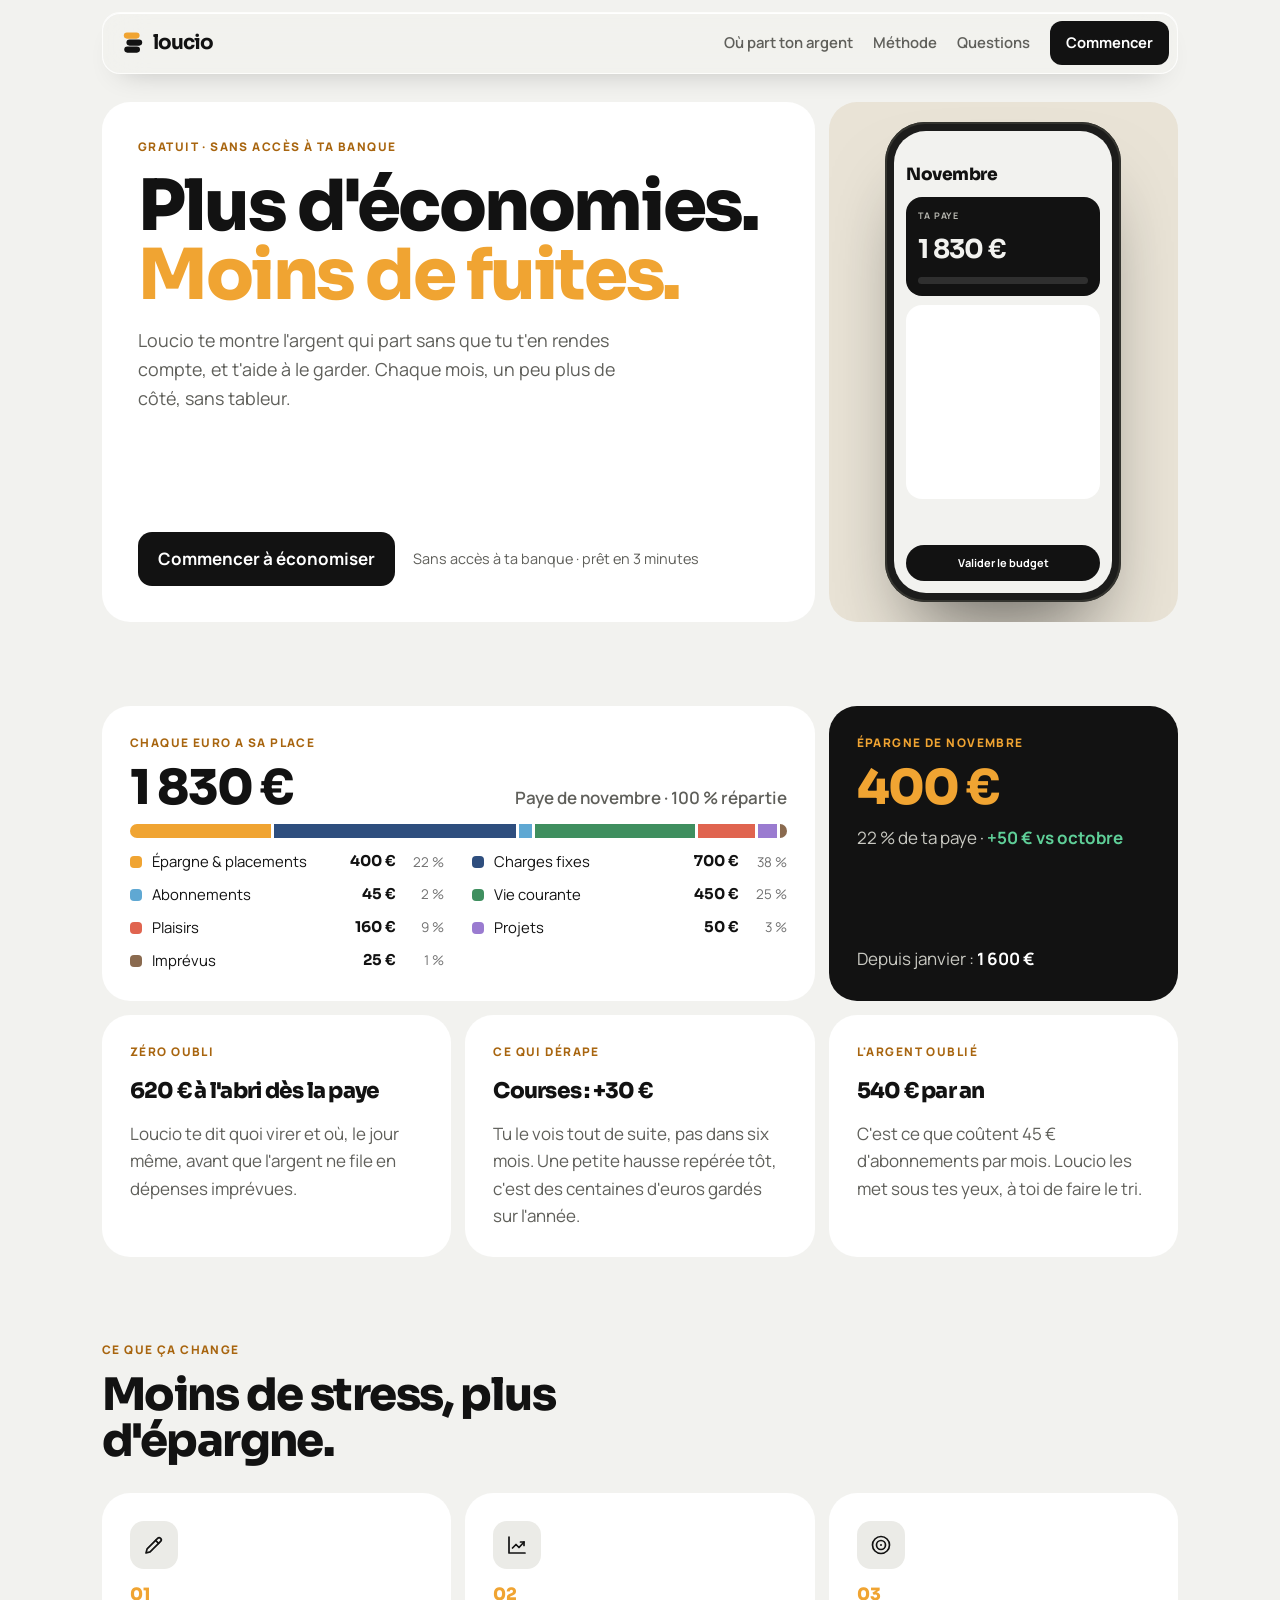
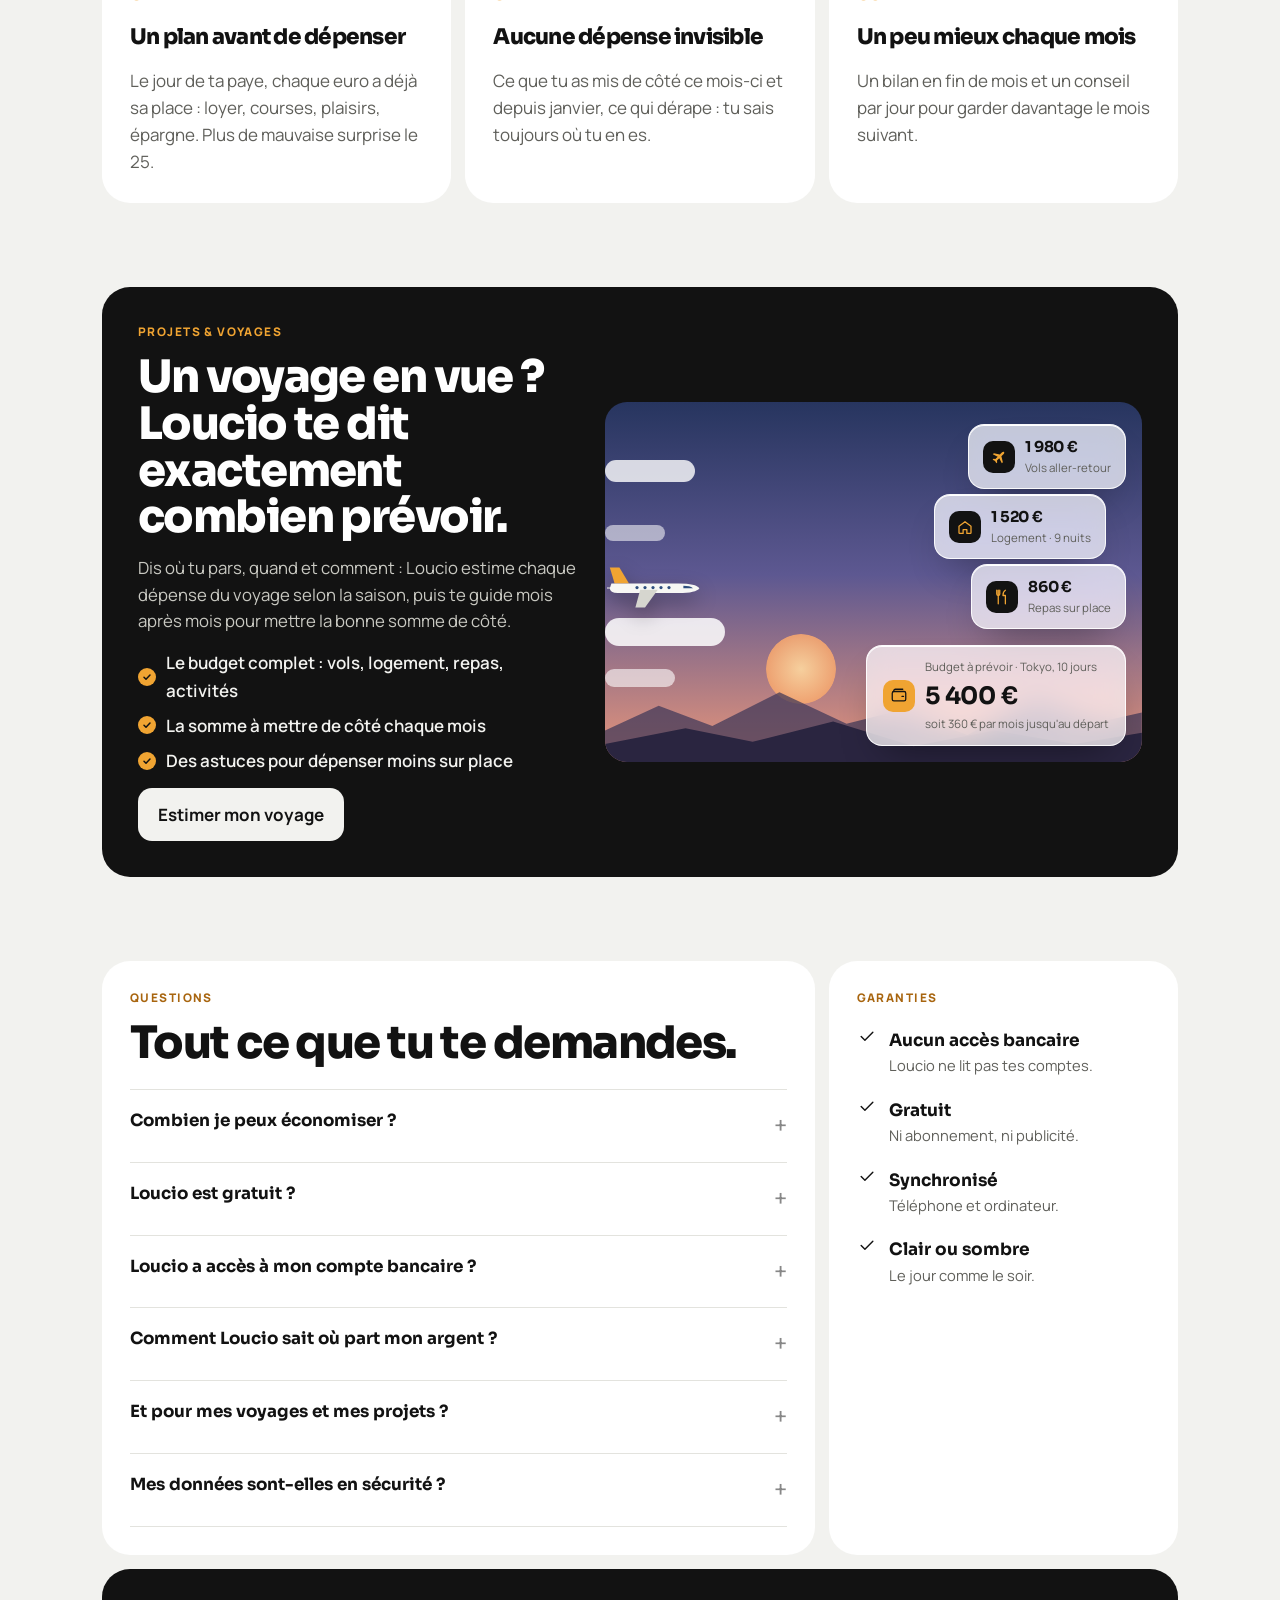
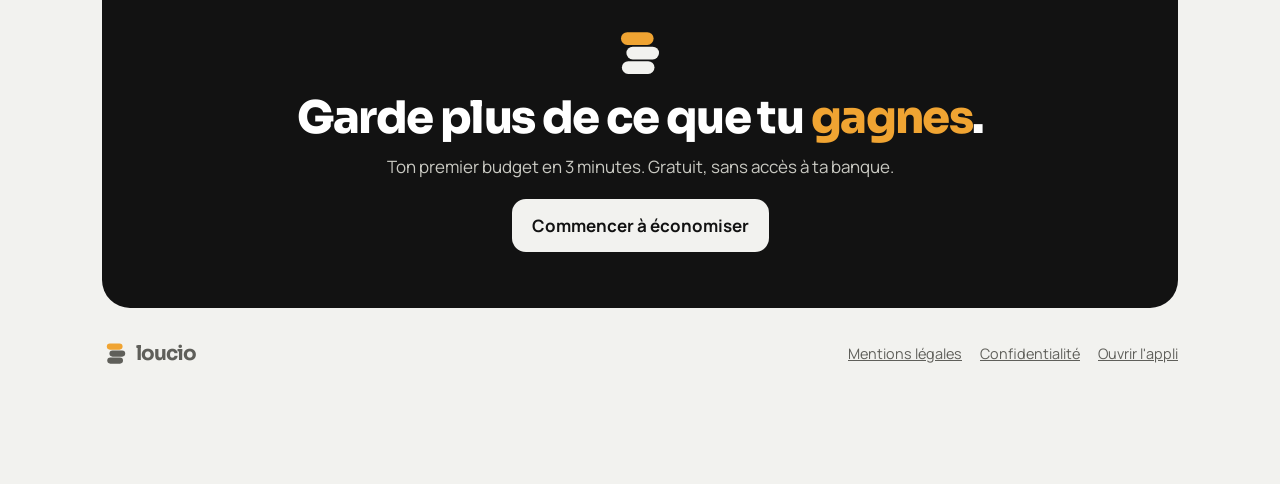
==== commit 9bcbe1c0: "Site : textes axés sur les résultats et nouveau bloc voyages Accroche et sections réécrites autour d" ====
--- a/index.html
+++ b/index.html
@@ -3,18 +3,18 @@
 <head>
 <meta charset="utf-8">
 <meta name="viewport" content="width=device-width,initial-scale=1,viewport-fit=cover">
-<title>Loucio · sache où part chaque euro</title>
-<meta name="description" content="Loucio répartit ta paye en enveloppes dès qu'elle tombe, te montre où part ton argent et t'aide à optimiser ton budget. Gratuit, sans accès à ta banque.">
+<title>Loucio · plus d'économies, moins de fuites</title>
+<meta name="description" content="Loucio te montre l'argent qui part sans que tu t'en rendes compte et t'aide à mettre plus de côté chaque mois. Voyages chiffrés pour partir l'esprit léger. Gratuit, sans accès à ta banque.">
 <meta name="theme-color" content="#f2f2ef">
-<meta property="og:title" content="Loucio · sache où part chaque euro">
-<meta property="og:description" content="Loucio répartit ta paye en enveloppes, te montre où part ton argent et t'aide à optimiser ton budget. Gratuit, sans accès à ta banque.">
+<meta property="og:title" content="Loucio · plus d'économies, moins de fuites">
+<meta property="og:description" content="Plus d'économies, moins d'argent perdu sans t'en rendre compte. Gratuit, sans accès à ta banque.">
 <link rel="icon" href="favicon.svg?v=3" type="image/svg+xml">
 <link rel="icon" href="favicon-32.png?v=3" sizes="32x32" type="image/png">
 <link rel="shortcut icon" href="favicon.ico?v=3">
 <link rel="apple-touch-icon" href="apple-touch-icon.png?v=3">
 <link rel="manifest" href="manifest.webmanifest">
 <link rel="preconnect" href="https://fonts.googleapis.com"><link rel="preconnect" href="https://fonts.gstatic.com" crossorigin>
-<link rel="stylesheet" href="https://fonts.googleapis.com/css2?family=Sora:wght@600;700;800&family=Manrope:wght@400;500;600;700;800&family=JetBrains+Mono:wght@600&display=swap">
+<link rel="stylesheet" href="https://fonts.googleapis.com/css2?family=Sora:wght@600;700;800&family=Manrope:wght@400;500;600;700;800&display=swap">
 <style>*{box-sizing:border-box}html{scroll-behavior:smooth;overflow-x:clip}body{margin:0;font-family:Manrope,system-ui,sans-serif;font-size:17px;line-height:1.6;overflow-x:hidden}
 a{color:inherit}h1,h2,h3{font-family:Sora,system-ui,sans-serif;letter-spacing:-.035em;margin:0}.in{max-width:1120px;margin:0 auto;padding-inline:22px}
 .coin{width:28px;height:28px}.logo{display:inline-flex;align-items:center;gap:6px;font-family:Sora;font-weight:700;font-size:1.25rem;letter-spacing:-.05em;text-decoration:none;margin-right:auto}
@@ -85,25 +85,35 @@
 @media(prefers-reduced-motion:reduce){.rig,.gmap,.arc path,.plane{animation:none}.ar,.a-ok,.fc,.vtot,.vc,.vsave{animation:none;opacity:1;transform:none}.ab i,.a-bar i{animation:none;width:var(--w)}.plane{offset-distance:100%}}
 @media(max-width:860px){.vcards{margin:0 auto;transform:none}.vstage{height:auto;grid-template-columns:1fr;padding-bottom:20px}.vworld{height:340px}.globe{width:280px;height:280px;margin:-140px 0 0 -140px}.arc,.plane{transform:scale(.85)}}
 .pic{width:48px;height:48px;border-radius:14px;background:#ebebe7;display:grid;place-items:center}
-.voyanim{width:100%;max-width:420px;justify-self:end}
-.voyanim .pass{background:#f6f5f0;color:#121212;border-radius:20px;overflow:hidden;box-shadow:0 24px 40px -22px #000}
-.voyanim .ptop{display:grid;grid-template-columns:auto 1fr auto;gap:14px;align-items:center;padding:18px 20px 10px}.voyanim .ptop small{display:block;font:700 10.5px Manrope,sans-serif;letter-spacing:.1em;text-transform:uppercase;color:#77776f}.voyanim .ptop b{display:block;font-family:Sora,sans-serif;font-weight:800;font-size:30px;letter-spacing:-.03em;line-height:1.05}.voyanim .ptop span{font-size:12px;color:#55554f}
-.voyanim .route{position:relative;height:24px}.voyanim .dash9{position:absolute;left:0;right:0;top:11px;border-top:2px dashed #b9b8b0;transform-origin:left}.voyanim .cplane{position:absolute;top:0;margin-left:-11px}
-.voyanim .pmeta{display:flex;gap:18px;padding:0 20px 14px;font-size:13px;font-weight:700}.voyanim .pmeta small{display:block;font-size:10.5px;letter-spacing:.1em;text-transform:uppercase;color:#77776f}
-.voyanim .perf{height:0;border-top:2px dashed #d6d5ce;margin:0 14px;position:relative}.voyanim .perf::before,.voyanim .perf::after{content:"";position:absolute;top:-11px;width:20px;height:20px;border-radius:50%;background:#121212}.voyanim .perf::before{left:-24px}.voyanim .perf::after{right:-24px}
-.voyanim .pbody{padding:14px 20px 18px;display:flex;flex-direction:column;gap:6px;font:600 12.5px "JetBrains Mono",ui-monospace,Menlo,monospace}.voyanim .pk{font:700 10.5px Manrope,sans-serif;letter-spacing:.1em;text-transform:uppercase;color:#77776f;margin-bottom:2px}
-.voyanim .tl{display:flex;align-items:baseline;gap:6px}.voyanim .tl i{flex:1;border-bottom:2px dotted #c9c8c0;transform:translateY(-3px)}.voyanim .tl b{font-variant-numeric:tabular-nums}
-.voyanim .stamp{align-self:flex-end;margin-top:8px;border:2.5px solid #f0a432;color:#b06f0e;border-radius:12px;padding:6px 10px;font-family:Sora,sans-serif;font-weight:800;font-size:22px;background:rgba(246,245,240,.92);text-align:center;line-height:1.1}.voyanim .stamp small{display:block;font:700 9.5px Manrope,sans-serif;letter-spacing:.12em;text-transform:uppercase}
-@media(max-width:860px){.voyanim{justify-self:center;max-width:420px}}
-@media(max-width:400px){.voyanim .ptop b{font-size:24px}.voyanim .pbody{font-size:11.5px}}
-@media(prefers-reduced-motion:reduce){.voyanim *{animation:none!important}.voyanim .cplane{left:100%}}
-@keyframes vtr0{0%,30%{opacity:0;clip-path:inset(0 100% 0 0)}34%,93%{opacity:1;clip-path:inset(0 0 0 0)}96%,100%{opacity:0;clip-path:inset(0 100% 0 0)}}@keyframes vtr1{0%,36%{opacity:0;clip-path:inset(0 100% 0 0)}40%,93%{opacity:1;clip-path:inset(0 0 0 0)}96%,100%{opacity:0;clip-path:inset(0 100% 0 0)}}@keyframes vtr2{0%,42%{opacity:0;clip-path:inset(0 100% 0 0)}46%,93%{opacity:1;clip-path:inset(0 0 0 0)}96%,100%{opacity:0;clip-path:inset(0 100% 0 0)}}@keyframes vtr3{0%,48%{opacity:0;clip-path:inset(0 100% 0 0)}52%,93%{opacity:1;clip-path:inset(0 0 0 0)}96%,100%{opacity:0;clip-path:inset(0 100% 0 0)}}@keyframes vtr4{0%,54%{opacity:0;clip-path:inset(0 100% 0 0)}58%,93%{opacity:1;clip-path:inset(0 0 0 0)}96%,100%{opacity:0;clip-path:inset(0 100% 0 0)}}@keyframes vtr5{0%,60%{opacity:0;clip-path:inset(0 100% 0 0)}64%,93%{opacity:1;clip-path:inset(0 0 0 0)}96%,100%{opacity:0;clip-path:inset(0 100% 0 0)}}@keyframes vtst{0%,68%{opacity:0;transform:rotate(-14deg) scale(1.6)}71%,93%{opacity:1;transform:rotate(-8deg) scale(1)}96%,100%{opacity:0;transform:rotate(-14deg) scale(1.6)}}@keyframes vtpl{0%,6%{left:0%}26%,93%{left:100%}96%,100%{left:0%}}@keyframes vtdash{0%,6%{transform:scaleX(0)}26%,93%{transform:scaleX(1)}96%,100%{transform:scaleX(0)}}
+.vtile{padding:36px;display:grid;grid-template-columns:minmax(0,.9fr) minmax(0,1.1fr);grid-template-areas:"head anim" "body anim";column-gap:28px;row-gap:14px;align-items:center}
+.vt-head{grid-area:head;display:flex;flex-direction:column;gap:12px;align-self:end}.vt-body{grid-area:body;display:flex;flex-direction:column;gap:14px;align-self:start}
+.vt-chk{list-style:none;margin:0;padding:0;display:flex;flex-direction:column;gap:8px}.vt-chk li{display:flex;gap:10px;align-items:center;font-weight:600;color:#f2f2ef}
+.vt-chk li::before{content:"";flex:none;width:18px;height:18px;border-radius:50%;background:#f0a432 url("data:image/svg+xml,%3Csvg xmlns='http://www.w3.org/2000/svg' viewBox='0 0 24 24'%3E%3Cpath d='M6 12.5l4 4L18 8' fill='none' stroke='%23121212' stroke-width='3' stroke-linecap='round' stroke-linejoin='round'/%3E%3C/svg%3E") center/12px no-repeat}
+.voyanim{grid-area:anim;position:relative;height:360px;border-radius:22px;overflow:hidden;background:linear-gradient(180deg,#27355f 0%,#5d5891 48%,#e9967a 100%)}
+.va-sun{position:absolute;left:30%;bottom:58px;width:70px;height:70px;border-radius:50%;background:radial-gradient(circle,#ffd9a0,#f5a66f 70%,transparent 72%);opacity:.9}
+.va-cl{position:absolute;left:0;background:#fff;border-radius:99px}
+.va-mnt{position:absolute;left:0;right:0;bottom:0;width:100%;height:90px}
+.va-pl{position:absolute;top:44%;z-index:1}.va-bob{position:relative;animation:va-bob 3s ease-in-out infinite}.va-bob svg{display:block;filter:drop-shadow(0 8px 10px rgba(0,0,0,.35))}
+.va-trail{position:absolute;right:92%;top:52%;width:120px;border-top:2px dashed rgba(255,255,255,.55)}
+.va-gc{position:absolute;z-index:2}
+.va-in{display:flex;gap:10px;align-items:center;padding:10px 14px;border-radius:16px;font-size:12px;white-space:nowrap;color:#121212;background:rgba(255,255,255,.72);border:1px solid rgba(255,255,255,.9);box-shadow:inset 0 1px 0 #fff,0 20px 40px -18px rgba(0,0,0,.45);backdrop-filter:blur(14px) saturate(160%);-webkit-backdrop-filter:blur(14px) saturate(160%);animation:va-float 4s ease-in-out infinite}
+.va-gc b{display:block;font-family:Sora;font-size:15px;letter-spacing:-.01em;color:#121212}.va-gc small{display:block;color:#5f5f5a;font-size:11.5px}
+.va-fi{flex:none;width:32px;height:32px;border-radius:10px;background:#121212;color:#f0a432;display:grid;place-items:center}.va-am{background:#f0a432;color:#121212}
+.va-gt .va-in{padding:12px 16px}.va-gt b{font-size:24px}
+@keyframes va-drift{from{transform:translateX(640px)}to{transform:translateX(-160px)}}
+@keyframes va-bob{0%,100%{transform:translateY(0) rotate(-2deg)}50%{transform:translateY(-8px) rotate(1deg)}}
+@keyframes va-float{0%,100%{transform:translateY(0)}50%{transform:translateY(-5px)}}
+@keyframes va-cross{0%{left:-22%}38%,100%{left:30%}}
+@media(max-width:860px){.vtile{grid-template-columns:1fr;grid-template-areas:"head" "anim" "body";padding:26px}.vt-head{align-self:start}}
+@media(max-width:480px){.voyanim{height:330px}.va-in{padding:8px 11px}.va-gc b{font-size:13px}.va-gt b{font-size:19px}.va-fi{width:28px;height:28px}.va-pl{top:38%}}
+@media(prefers-reduced-motion:reduce){.voyanim *{animation:none!important}.va-gc{opacity:1}.va-pl{left:30%}}
+@keyframes vag0{0%,16%{opacity:0;transform:translateX(30px) rotate(4deg)}20%,93%{opacity:1;transform:rotate(-2deg)}96%,100%{opacity:0;transform:translateX(30px) rotate(4deg)}}@keyframes vag1{0%,24%{opacity:0;transform:translateX(30px) rotate(4deg)}28%,93%{opacity:1;transform:rotate(1.5deg)}96%,100%{opacity:0;transform:translateX(30px) rotate(4deg)}}@keyframes vag2{0%,32%{opacity:0;transform:translateX(30px) rotate(4deg)}36%,93%{opacity:1;transform:rotate(-1deg)}96%,100%{opacity:0;transform:translateX(30px) rotate(4deg)}}@keyframes vagt{0%,44%{opacity:0;transform:translateY(16px)}48%,93%{opacity:1;transform:none}96%,100%{opacity:0;transform:translateY(16px)}}
 </style>
 </head>
 <body>
 <div class="nav in"><div class="bar"><a class="logo" href="./" aria-label="Loucio, accueil"><svg class="coin" viewBox="0 0 64 64" aria-hidden="true"><rect x="12" y="40" width="36" height="14" rx="7" fill="currentColor"/><rect x="17" y="24" width="36" height="14" rx="7" fill="currentColor"/><rect x="11" y="8" width="36" height="14" rx="7" fill="#f0a432"/></svg><span>loucio</span></a><a class="l" href="#ou">Où part ton argent</a><a class="l" href="#methode">Méthode</a><a class="l" href="#faq">Questions</a><a class="btn" href="app.html">Commencer</a></div></div>
 <section style="padding-top:28px"><div class="in"><div class="grid">
-  <div class="t span4 row2" style="justify-content:space-between;padding:36px"><div style="display:flex;flex-direction:column;gap:16px"><span class="k">Budget par enveloppes · gratuit</span><h1>Sache où part <em>chaque euro</em>.</h1><p style="font-size:1.12rem;max-width:44ch">Loucio répartit ta paye dès qu'elle tombe, te montre où part ton argent et t'aide à l'optimiser, mois après mois.</p></div><div style="display:flex;gap:18px;align-items:center;flex-wrap:wrap;margin-top:24px"><a class="btn" href="app.html">Optimiser mon budget</a><span style="color:var(--muted);font-size:.9rem">Sans accès à ta banque · prêt en 3 minutes</span></div></div>
+  <div class="t span4 row2" style="justify-content:space-between;padding:36px"><div style="display:flex;flex-direction:column;gap:16px"><span class="k">Gratuit · sans accès à ta banque</span><h1>Plus d'économies. <em>Moins de fuites.</em></h1><p style="font-size:1.12rem;max-width:44ch">Loucio te montre l'argent qui part sans que tu t'en rendes compte, et t'aide à le garder. Chaque mois, un peu plus de côté, sans tableur.</p></div><div style="display:flex;gap:18px;align-items:center;flex-wrap:wrap;margin-top:24px"><a class="btn" href="app.html">Commencer à économiser</a><span style="color:var(--muted);font-size:.9rem">Sans accès à ta banque · prêt en 3 minutes</span></div></div>
   <div class="t sand span2 row2" style="padding:0"><div class="stage" aria-label="Animation : Loucio répartit une paye de 1 830 € en enveloppes" role="img">
  <div class="rig">
   <div class="dev"><div class="scr">
@@ -117,25 +127,25 @@
  </div></div></div>
 </div></div></section>
 <section id="ou" style="padding-top:0"><div class="in"><div class="grid">
-  <div class="t span4"><span class="k">Où part ton argent</span><div style="display:flex;justify-content:space-between;align-items:baseline;flex-wrap:wrap;gap:10px"><span class="big">1 830 €</span><span style="color:var(--muted);font-weight:600">Paye de novembre · 100 % répartie</span></div><div class="sbar" style="height:14px"><i style="width:22%;background:#f0a432"></i><i style="width:38%;background:#2e4e7e"></i><i style="width:2%;background:#5fa8d3"></i><i style="width:25%;background:#3f8f5f"></i><i style="width:9%;background:#e0644f"></i><i style="width:3%;background:#9a7bd0"></i><i style="width:1%;background:#8a6a4f"></i></div><ul class="leg"><li><span class="sw" style="background:#f0a432"></span><span>Épargne & placements</span><b>400 €</b><em>22 %</em></li><li><span class="sw" style="background:#2e4e7e"></span><span>Charges fixes</span><b>700 €</b><em>38 %</em></li><li><span class="sw" style="background:#5fa8d3"></span><span>Abonnements</span><b>45 €</b><em>2 %</em></li><li><span class="sw" style="background:#3f8f5f"></span><span>Vie courante</span><b>450 €</b><em>25 %</em></li><li><span class="sw" style="background:#e0644f"></span><span>Plaisirs</span><b>160 €</b><em>9 %</em></li><li><span class="sw" style="background:#9a7bd0"></span><span>Projets</span><b>50 €</b><em>3 %</em></li><li><span class="sw" style="background:#8a6a4f"></span><span>Imprévus</span><b>25 €</b><em>1 %</em></li></ul></div>
+  <div class="t span4"><span class="k">Chaque euro a sa place</span><div style="display:flex;justify-content:space-between;align-items:baseline;flex-wrap:wrap;gap:10px"><span class="big">1 830 €</span><span style="color:var(--muted);font-weight:600">Paye de novembre · 100 % répartie</span></div><div class="sbar" style="height:14px"><i style="width:22%;background:#f0a432"></i><i style="width:38%;background:#2e4e7e"></i><i style="width:2%;background:#5fa8d3"></i><i style="width:25%;background:#3f8f5f"></i><i style="width:9%;background:#e0644f"></i><i style="width:3%;background:#9a7bd0"></i><i style="width:1%;background:#8a6a4f"></i></div><ul class="leg"><li><span class="sw" style="background:#f0a432"></span><span>Épargne & placements</span><b>400 €</b><em>22 %</em></li><li><span class="sw" style="background:#2e4e7e"></span><span>Charges fixes</span><b>700 €</b><em>38 %</em></li><li><span class="sw" style="background:#5fa8d3"></span><span>Abonnements</span><b>45 €</b><em>2 %</em></li><li><span class="sw" style="background:#3f8f5f"></span><span>Vie courante</span><b>450 €</b><em>25 %</em></li><li><span class="sw" style="background:#e0644f"></span><span>Plaisirs</span><b>160 €</b><em>9 %</em></li><li><span class="sw" style="background:#9a7bd0"></span><span>Projets</span><b>50 €</b><em>3 %</em></li><li><span class="sw" style="background:#8a6a4f"></span><span>Imprévus</span><b>25 €</b><em>1 %</em></li></ul></div>
   <div class="t ink span2"><span class="k">Épargne de novembre</span><span class="big" style="color:#f0a432">400 €</span><p>22 % de ta paye · <b style="color:#5fcf98">+50 € vs octobre</b></p><p style="margin-top:auto">Depuis janvier : <b style="color:#fff">1 600 €</b></p></div>
-  <div class="t span2"><span class="k">Virements</span><h3>620 € sur Revolut</h3><p>1 210 € restent sur Boursorama. Loucio calcule les virements à faire le jour de ta paye.</p></div>
-  <div class="t span2"><span class="k">Ce qui bouge</span><h3>Courses : +30 €</h3><p>Chaque enveloppe est comparée au mois dernier, pour repérer ce qui augmente.</p></div>
-  <div class="t span2"><span class="k">Abonnements</span><h3>45 € par mois</h3><p>Soit 540 € par an. Le bon moment pour faire le tri.</p></div>
+  <div class="t span2"><span class="k">Zéro oubli</span><h3>620 € à l'abri dès la paye</h3><p>Loucio te dit quoi virer et où, le jour même, avant que l'argent ne file en dépenses imprévues.</p></div>
+  <div class="t span2"><span class="k">Ce qui dérape</span><h3>Courses : +30 €</h3><p>Tu le vois tout de suite, pas dans six mois. Une petite hausse repérée tôt, c'est des centaines d'euros gardés sur l'année.</p></div>
+  <div class="t span2"><span class="k">L'argent oublié</span><h3>540 € par an</h3><p>C'est ce que coûtent 45 € d'abonnements par mois. Loucio les met sous tes yeux, à toi de faire le tri.</p></div>
 </div></div></section>
-<section id="methode" style="padding-top:0"><div class="in"><div class="sh"><span class="k">La méthode</span><h2>Planifier, voir, optimiser.</h2></div><div class="grid">
-  <div class="t span2"><span class="pic"><svg class="ic" viewBox="0 0 24 24" width="24" height="24" fill="none" stroke="currentColor" stroke-width="1.7" stroke-linecap="round" stroke-linejoin="round" aria-hidden="true"><path d="M4 20l1.1-4.1L15.6 5.4a2.1 2.1 0 0 1 3 3L8.1 18.9z"/><path d="M13.6 7.4l3 3"/></svg></span><span class="n">01</span><h3>Planifier</h3><p>Le jour de ta paye, chaque euro reçoit une mission. Ou laisse Loucio préparer un budget sur mesure en quelques questions.</p></div>
-  <div class="t span2"><span class="pic"><svg class="ic" viewBox="0 0 24 24" width="24" height="24" fill="none" stroke="currentColor" stroke-width="1.7" stroke-linecap="round" stroke-linejoin="round" aria-hidden="true"><path d="M4 4v16h16"/><path d="M7.5 15l3.5-3.5 3 3L19 9"/><path d="M15.5 9H19v3.5"/></svg></span><span class="n">02</span><h3>Voir</h3><p>Ton épargne du mois et de l'année, les étapes du mois, tes projets : tout sur l'accueil.</p></div>
-  <div class="t span2"><span class="pic"><svg class="ic" viewBox="0 0 24 24" width="24" height="24" fill="none" stroke="currentColor" stroke-width="1.7" stroke-linecap="round" stroke-linejoin="round" aria-hidden="true"><circle cx="12" cy="12" r="8.5"/><circle cx="12" cy="12" r="4.5"/><circle cx="12" cy="12" r="1" fill="currentColor" stroke="none"/></svg></span><span class="n">03</span><h3>Optimiser</h3><p>Un bilan en fin de mois et un conseil chaque jour pour faire mieux le mois suivant.</p></div>
+<section id="methode" style="padding-top:0"><div class="in"><div class="sh"><span class="k">Ce que ça change</span><h2>Moins de stress, plus d'épargne.</h2></div><div class="grid">
+  <div class="t span2"><span class="pic"><svg class="ic" viewBox="0 0 24 24" width="24" height="24" fill="none" stroke="currentColor" stroke-width="1.7" stroke-linecap="round" stroke-linejoin="round" aria-hidden="true"><path d="M4 20l1.1-4.1L15.6 5.4a2.1 2.1 0 0 1 3 3L8.1 18.9z"/><path d="M13.6 7.4l3 3"/></svg></span><span class="n">01</span><h3>Un plan avant de dépenser</h3><p>Le jour de ta paye, chaque euro a déjà sa place : loyer, courses, plaisirs, épargne. Plus de mauvaise surprise le 25.</p></div>
+  <div class="t span2"><span class="pic"><svg class="ic" viewBox="0 0 24 24" width="24" height="24" fill="none" stroke="currentColor" stroke-width="1.7" stroke-linecap="round" stroke-linejoin="round" aria-hidden="true"><path d="M4 4v16h16"/><path d="M7.5 15l3.5-3.5 3 3L19 9"/><path d="M15.5 9H19v3.5"/></svg></span><span class="n">02</span><h3>Aucune dépense invisible</h3><p>Ce que tu as mis de côté ce mois-ci et depuis janvier, ce qui dérape : tu sais toujours où tu en es.</p></div>
+  <div class="t span2"><span class="pic"><svg class="ic" viewBox="0 0 24 24" width="24" height="24" fill="none" stroke="currentColor" stroke-width="1.7" stroke-linecap="round" stroke-linejoin="round" aria-hidden="true"><circle cx="12" cy="12" r="8.5"/><circle cx="12" cy="12" r="4.5"/><circle cx="12" cy="12" r="1" fill="currentColor" stroke="none"/></svg></span><span class="n">03</span><h3>Un peu mieux chaque mois</h3><p>Un bilan en fin de mois et un conseil par jour pour garder davantage le mois suivant.</p></div>
 </div></div></section>
 <section id="projets" style="padding-top:0"><div class="in"><div class="grid">
-  <div class="t ink span6" style="padding:36px;display:grid;grid-template-columns:minmax(0,.9fr) minmax(0,1.1fr);gap:24px;align-items:center"><div style="display:flex;flex-direction:column;gap:12px"><span class="k">Projets & voyages</span><h2 style="color:#fff">Un voyage en tête&nbsp;? Loucio estime ton budget.</h2><p style="font-size:1.05rem">Vols, logement, repas, activités : 30 destinations chiffrées selon la saison, puis une épargne mensuelle ajoutée à tes budgets jusqu'au départ.</p></div><div class="voyanim" aria-label="Exemple : Loucio estime un voyage à Tokyo en avril, 10 jours à deux, à 5 400 €"><div class="pass"><div class="ptop"><div><small>Départ</small><b>PAR</b><span>Paris</span></div><div class="route"><span class="dash9" style="animation:vtdash 11s ease-in-out infinite"></span><span class="cplane" style="animation:vtpl 11s ease-in-out infinite"><svg viewBox="0 0 24 24" width="22" height="22" aria-hidden="true"><path transform="rotate(90 12 12)" fill="#121212" d="M12 2.5c.9 0 1.5 1 1.5 2.2V9l7 4.2v2l-7-2.2v4.3l2 1.6v1.6l-3.5-1-3.5 1v-1.6l2-1.6V13l-7 2.2v-2l7-4.2V4.7c0-1.2.6-2.2 1.5-2.2z"/></svg></span></div><div style="text-align:right"><small>Arrivée</small><b>TYO</b><span>Tokyo</span></div></div><div class="pmeta"><span><small>Quand</small>Avril</span><span><small>Durée</small>10 jours</span><span><small>Voyageurs</small>2</span></div><div class="perf"></div><div class="pbody"><small class="pk">Budget estimé par Loucio</small><div class="tl" style="animation:vtr0 11s linear infinite"><span>VOLS</span><i></i><b>1 980 €</b></div><div class="tl" style="animation:vtr1 11s linear infinite"><span>LOGEMENT</span><i></i><b>1 520 €</b></div><div class="tl" style="animation:vtr2 11s linear infinite"><span>REPAS</span><i></i><b>860 €</b></div><div class="tl" style="animation:vtr3 11s linear infinite"><span>ACTIVITÉS</span><i></i><b>540 €</b></div><div class="tl" style="animation:vtr4 11s linear infinite"><span>TRANSPORTS</span><i></i><b>240 €</b></div><div class="tl" style="animation:vtr5 11s linear infinite"><span>IMPRÉVUS</span><i></i><b>260 €</b></div><div class="stamp" style="animation:vtst 11s linear infinite"><small>Total estimé</small>5 400 €</div></div></div></div></div>
+  <div class="t ink span6 vtile"><div class="vt-head"><span class="k">Projets & voyages</span><h2 style="color:#fff">Un voyage en vue&nbsp;? Loucio te dit exactement combien prévoir.</h2></div><div class="voyanim" role="img" aria-label="Exemple : pour 10 jours à Tokyo à deux, Loucio estime 5 400 € à prévoir, soit 360 € par mois"><span class="va-sun"></span><span class="va-cl" style="top:16%;width:90px;height:22px;opacity:0.8;animation:va-drift 9s linear 0s infinite"></span><span class="va-cl" style="top:34%;width:60px;height:16px;opacity:0.55;animation:va-drift 13s linear -5s infinite"></span><span class="va-cl" style="top:60%;width:120px;height:28px;opacity:0.85;animation:va-drift 7s linear -3s infinite"></span><span class="va-cl" style="top:74%;width:70px;height:18px;opacity:0.6;animation:va-drift 11s linear -8s infinite"></span><svg class="va-mnt" viewBox="0 0 400 80" preserveAspectRatio="none" aria-hidden="true"><path d="M0 80 L0 52 L40 30 L80 48 L130 18 L180 46 L220 34 L270 56 L320 24 L370 44 L400 36 L400 80Z" fill="#3b3557" opacity=".7"/><path d="M0 80 L0 64 L60 50 L110 62 L170 44 L230 66 L290 52 L350 64 L400 54 L400 80Z" fill="#2a2540"/></svg><div class="va-pl" style="animation:va-cross 12s cubic-bezier(.3,.1,.3,1) infinite"><div class="va-bob"><span class="va-trail"></span><svg viewBox="0 0 60 32" width="96" aria-hidden="true"><path d="M6 14 L3 4 L9 4 L15 14Z" fill="#f0a432"/><path d="M4 14 L46 14 Q57 14 59 17 Q57 20 46 20 L8 20 Q3 20 3 17Z" fill="#f7f7f4"/><path d="M22 18 L33 18 L25 29 L19 29Z" fill="#d6d6cf"/><g fill="#2e4e7e"><circle cx="40" cy="16.6" r="1"/><circle cx="35" cy="16.6" r="1"/><circle cx="30" cy="16.6" r="1"/><circle cx="25" cy="16.6" r="1"/><circle cx="20" cy="16.6" r="1"/></g><path d="M49 15.5 Q53 15.5 55 17 L49 17Z" fill="#2e4e7e"/></svg></div></div><div class="va-gc" style="right:16px;top:22px;animation:vag0 12s cubic-bezier(.2,.7,.2,1) infinite"><div class="va-in" style="animation-delay:0.0s"><span class="va-fi"><svg viewBox="0 0 24 24" width="18" height="18" fill="none" stroke="currentColor" stroke-width="1.7" stroke-linecap="round" stroke-linejoin="round" aria-hidden="true"><path transform="rotate(45 12 12)" fill="currentColor" stroke="none" d="M12 2.5c.9 0 1.5 1 1.5 2.2V9l7 4.2v2l-7-2.2v4.3l2 1.6v1.6l-3.5-1-3.5 1v-1.6l2-1.6V13l-7 2.2v-2l7-4.2V4.7c0-1.2.6-2.2 1.5-2.2z"/></svg></span><div><b>1 980 €</b><small>Vols aller-retour</small></div></div></div><div class="va-gc" style="right:36px;top:92px;animation:vag1 12s cubic-bezier(.2,.7,.2,1) infinite"><div class="va-in" style="animation-delay:0.7s"><span class="va-fi"><svg viewBox="0 0 24 24" width="18" height="18" fill="none" stroke="currentColor" stroke-width="1.7" stroke-linecap="round" stroke-linejoin="round" aria-hidden="true"><path d="M4 11l8-6 8 6v8.5a1 1 0 0 1-1 1h-4.5v-5h-5v5H5a1 1 0 0 1-1-1z"/></svg></span><div><b>1 520 €</b><small>Logement · 9 nuits</small></div></div></div><div class="va-gc" style="right:16px;top:162px;animation:vag2 12s cubic-bezier(.2,.7,.2,1) infinite"><div class="va-in" style="animation-delay:1.4s"><span class="va-fi"><svg viewBox="0 0 24 24" width="18" height="18" fill="none" stroke="currentColor" stroke-width="1.7" stroke-linecap="round" stroke-linejoin="round" aria-hidden="true"><path d="M7 3v8M5 3v5a2 2 0 0 0 4 0V3M7 11v10M16.5 3c-2 1-3.2 3.5-3.2 7h3.2v11"/></svg></span><div><b>860 €</b><small>Repas sur place</small></div></div></div><div class="va-gc va-gt" style="right:16px;bottom:16px;animation:vagt 12s cubic-bezier(.2,.7,.2,1) infinite"><div class="va-in" style="animation-delay:2.1s"><span class="va-fi va-am"><svg viewBox="0 0 24 24" width="18" height="18" fill="none" stroke="currentColor" stroke-width="1.7" stroke-linecap="round" stroke-linejoin="round" aria-hidden="true"><rect x="3" y="6" width="18" height="12.5" rx="2.2"/><path d="M16 12.5h2"/><path d="M5 6V5.2A2.2 2.2 0 0 1 7.2 3H17"/></svg></span><div><small>Budget à prévoir · Tokyo, 10 jours</small><b>5 400 €</b><small>soit 360 € par mois jusqu'au départ</small></div></div></div></div><div class="vt-body"><p style="font-size:1.05rem">Dis où tu pars, quand et comment : Loucio estime chaque dépense du voyage selon la saison, puis te guide mois après mois pour mettre la bonne somme de côté.</p><ul class="vt-chk"><li>Le budget complet : vols, logement, repas, activités</li><li>La somme à mettre de côté chaque mois</li><li>Des astuces pour dépenser moins sur place</li></ul><a class="btn" href="app.html#voyages" style="background:#f2f2ef;color:#121212;align-self:flex-start">Estimer mon voyage</a></div></div>
   
 </div></div></section>
 <section id="faq" style="padding-top:0"><div class="in"><div class="grid">
-  <div class="t span4"><span class="k">Questions</span><h2 style="margin-bottom:10px">Tout ce que tu te demandes.</h2><div class="faq"><details><summary>Loucio est gratuit ?</summary><p>Oui. Pas d'abonnement, pas de publicité. Loucio est un projet indépendant, pensé pour être utile.</p></details><details><summary>Loucio a accès à mon compte bancaire ?</summary><p>Non, jamais. Tu indiques toi-même ta paye et tes enveloppes. Loucio ne se connecte à aucune banque.</p></details><details><summary>Comment Loucio sait où part mon argent ?</summary><p>Chaque euro de ta paye est rangé dans une enveloppe : loyer, courses, sorties, épargne… Loucio additionne, compare d'un mois à l'autre et te montre où part ton argent, sans lire tes comptes.</p></details><details><summary>Et pour mes voyages et mes projets ?</summary><p>Loucio estime le budget d'un voyage (30 destinations) et le transforme en épargne mensuelle, ajoutée à tes budgets jusqu'au départ.</p></details><details><summary>Mes données sont-elles en sécurité ?</summary><p>Elles sont hébergées chez Google (Firebase), chiffrées, et seul ton compte peut les lire. Tu peux tout supprimer à tout moment.</p></details></div></div>
+  <div class="t span4"><span class="k">Questions</span><h2 style="margin-bottom:10px">Tout ce que tu te demandes.</h2><div class="faq"><details><summary>Combien je peux économiser ?</summary><p>Ça dépend de ta situation, et Loucio ne promet pas de miracle. Mais voir clairement où part ton argent, c'est souvent là qu'on repère ce qui file sans raison : abonnements oubliés, petites dépenses qui s'accumulent, enveloppes qui gonflent.</p></details><details><summary>Loucio est gratuit ?</summary><p>Oui. Pas d'abonnement, pas de publicité. Loucio est un projet indépendant, pensé pour être utile.</p></details><details><summary>Loucio a accès à mon compte bancaire ?</summary><p>Non, jamais. Tu indiques toi-même ta paye et tes enveloppes. Loucio ne se connecte à aucune banque.</p></details><details><summary>Comment Loucio sait où part mon argent ?</summary><p>Chaque euro de ta paye est rangé dans une enveloppe : loyer, courses, sorties, épargne… Loucio additionne, compare d'un mois à l'autre et te montre où part ton argent, sans lire tes comptes.</p></details><details><summary>Et pour mes voyages et mes projets ?</summary><p>Loucio estime le budget d'un voyage (30 destinations) et le transforme en épargne mensuelle, ajoutée à tes budgets jusqu'au départ.</p></details><details><summary>Mes données sont-elles en sécurité ?</summary><p>Elles sont hébergées chez Google (Firebase), chiffrées, et seul ton compte peut les lire. Tu peux tout supprimer à tout moment.</p></details></div></div>
   <div class="t span2" style="gap:18px"><span class="k">Garanties</span><div style="display:flex;gap:12px;align-items:flex-start"><svg class="ic" viewBox="0 0 24 24" width="20" height="20" fill="none" stroke="currentColor" stroke-width="1.7" stroke-linecap="round" stroke-linejoin="round" aria-hidden="true"><path d="M5 12.5l4.5 4.5L19 7.5"/></svg><div><b style="font-family:Sora">Aucun accès bancaire</b><p style="font-size:.92rem">Loucio ne lit pas tes comptes.</p></div></div><div style="display:flex;gap:12px;align-items:flex-start"><svg class="ic" viewBox="0 0 24 24" width="20" height="20" fill="none" stroke="currentColor" stroke-width="1.7" stroke-linecap="round" stroke-linejoin="round" aria-hidden="true"><path d="M5 12.5l4.5 4.5L19 7.5"/></svg><div><b style="font-family:Sora">Gratuit</b><p style="font-size:.92rem">Ni abonnement, ni publicité.</p></div></div><div style="display:flex;gap:12px;align-items:flex-start"><svg class="ic" viewBox="0 0 24 24" width="20" height="20" fill="none" stroke="currentColor" stroke-width="1.7" stroke-linecap="round" stroke-linejoin="round" aria-hidden="true"><path d="M5 12.5l4.5 4.5L19 7.5"/></svg><div><b style="font-family:Sora">Synchronisé</b><p style="font-size:.92rem">Téléphone et ordinateur.</p></div></div><div style="display:flex;gap:12px;align-items:flex-start"><svg class="ic" viewBox="0 0 24 24" width="20" height="20" fill="none" stroke="currentColor" stroke-width="1.7" stroke-linecap="round" stroke-linejoin="round" aria-hidden="true"><path d="M5 12.5l4.5 4.5L19 7.5"/></svg><div><b style="font-family:Sora">Clair ou sombre</b><p style="font-size:.92rem">Le jour comme le soir.</p></div></div></div>
-  <div class="t ink span6" style="align-items:center;text-align:center;padding:56px 28px"><svg class="coin" style="width:58px;height:58px" viewBox="0 0 64 64" aria-hidden="true"><rect x="12" y="40" width="36" height="14" rx="7" fill="currentColor"/><rect x="17" y="24" width="36" height="14" rx="7" fill="currentColor"/><rect x="11" y="8" width="36" height="14" rx="7" fill="#f0a432"/></svg><h2 style="color:#fff">Ton argent mérite un <span style="color:#f0a432">plan</span>.</h2><p>Prépare ton premier budget en 3 minutes. C'est gratuit.</p><a class="btn" href="app.html" style="background:#f2f2ef;color:#121212;margin-top:6px">Optimiser mon budget</a></div>
+  <div class="t ink span6" style="align-items:center;text-align:center;padding:56px 28px"><svg class="coin" style="width:58px;height:58px" viewBox="0 0 64 64" aria-hidden="true"><rect x="12" y="40" width="36" height="14" rx="7" fill="currentColor"/><rect x="17" y="24" width="36" height="14" rx="7" fill="currentColor"/><rect x="11" y="8" width="36" height="14" rx="7" fill="#f0a432"/></svg><h2 style="color:#fff">Garde plus de ce que tu <span style="color:#f0a432">gagnes</span>.</h2><p>Ton premier budget en 3 minutes. Gratuit, sans accès à ta banque.</p><a class="btn" href="app.html" style="background:#f2f2ef;color:#121212;margin-top:6px">Commencer à économiser</a></div>
 </div><footer><a class="logo" href="./" aria-label="Loucio, accueil"><svg class="coin" viewBox="0 0 64 64" aria-hidden="true"><rect x="12" y="40" width="36" height="14" rx="7" fill="currentColor"/><rect x="17" y="24" width="36" height="14" rx="7" fill="currentColor"/><rect x="11" y="8" width="36" height="14" rx="7" fill="#f0a432"/></svg><span>loucio</span></a><nav><a href="mentions-legales.html">Mentions légales</a><a href="confidentialite.html">Confidentialité</a><a href="app.html">Ouvrir l'appli</a></nav></footer></div></section>
 </body>
 </html>
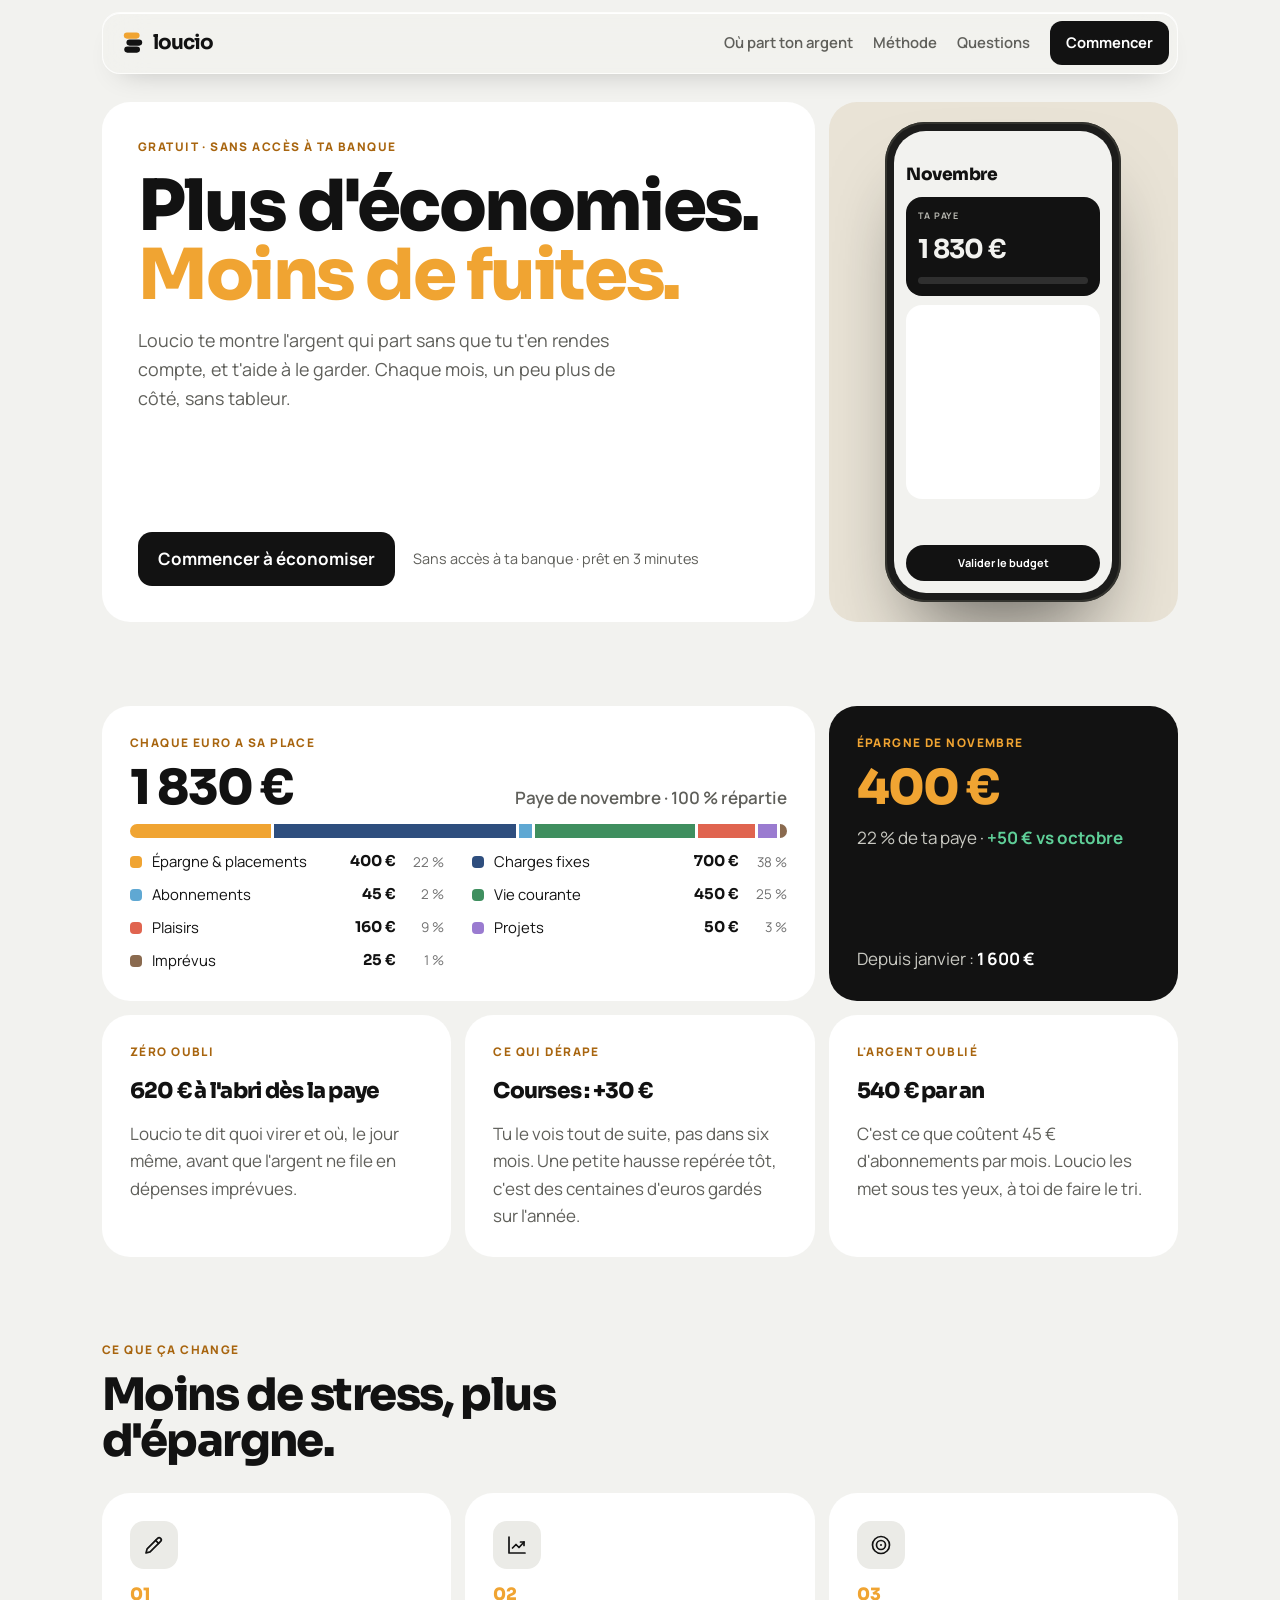
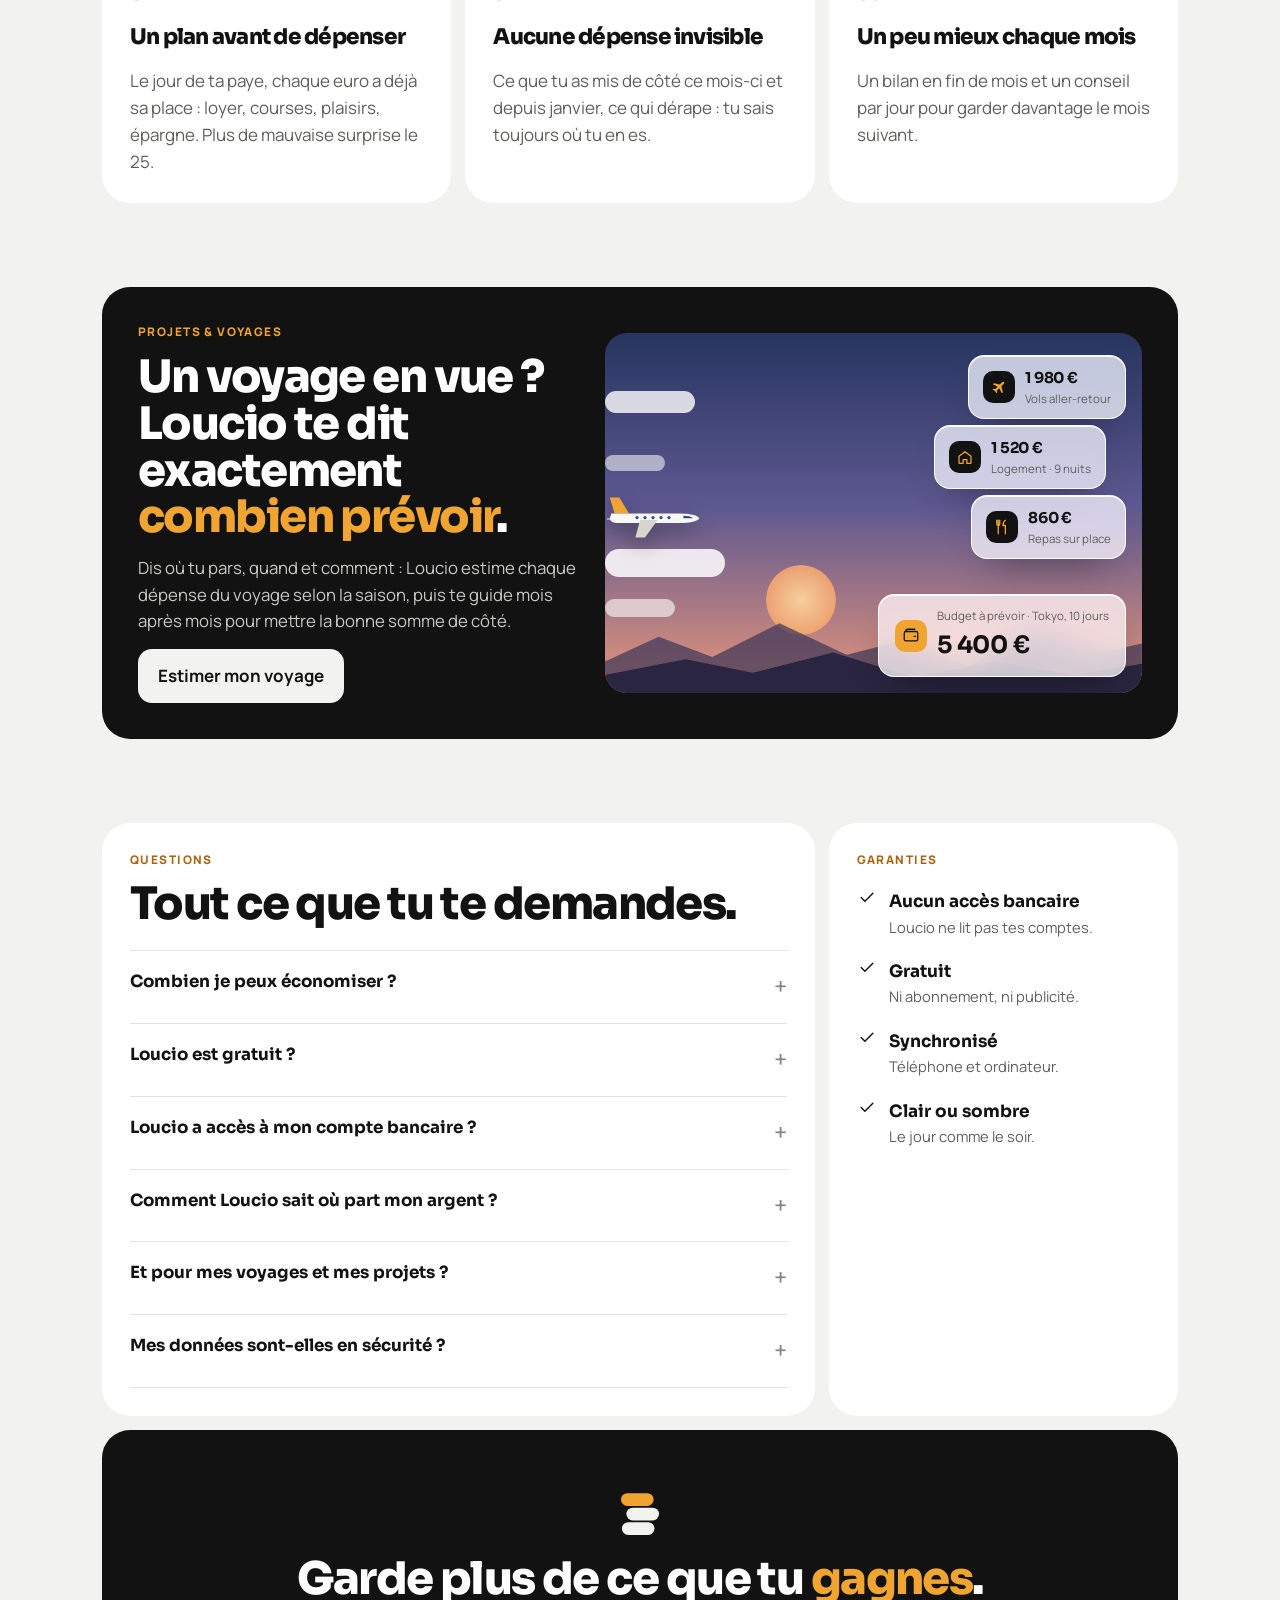
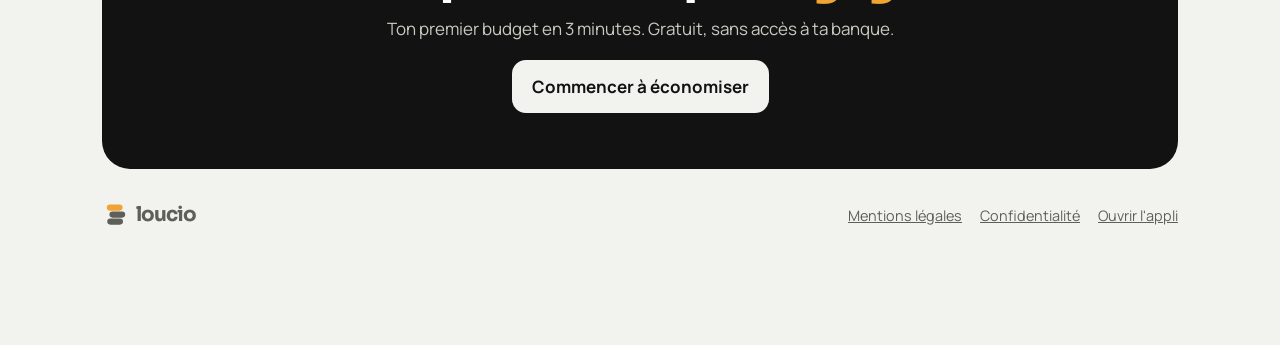
==== commit dd7976e6: "Site : bloc voyages allégé, « combien prévoir » en ambre Retire la mensualité sous le total et la li" ====
--- a/index.html
+++ b/index.html
@@ -139,7 +139,7 @@
   <div class="t span2"><span class="pic"><svg class="ic" viewBox="0 0 24 24" width="24" height="24" fill="none" stroke="currentColor" stroke-width="1.7" stroke-linecap="round" stroke-linejoin="round" aria-hidden="true"><circle cx="12" cy="12" r="8.5"/><circle cx="12" cy="12" r="4.5"/><circle cx="12" cy="12" r="1" fill="currentColor" stroke="none"/></svg></span><span class="n">03</span><h3>Un peu mieux chaque mois</h3><p>Un bilan en fin de mois et un conseil par jour pour garder davantage le mois suivant.</p></div>
 </div></div></section>
 <section id="projets" style="padding-top:0"><div class="in"><div class="grid">
-  <div class="t ink span6 vtile"><div class="vt-head"><span class="k">Projets & voyages</span><h2 style="color:#fff">Un voyage en vue&nbsp;? Loucio te dit exactement combien prévoir.</h2></div><div class="voyanim" role="img" aria-label="Exemple : pour 10 jours à Tokyo à deux, Loucio estime 5 400 € à prévoir, soit 360 € par mois"><span class="va-sun"></span><span class="va-cl" style="top:16%;width:90px;height:22px;opacity:0.8;animation:va-drift 9s linear 0s infinite"></span><span class="va-cl" style="top:34%;width:60px;height:16px;opacity:0.55;animation:va-drift 13s linear -5s infinite"></span><span class="va-cl" style="top:60%;width:120px;height:28px;opacity:0.85;animation:va-drift 7s linear -3s infinite"></span><span class="va-cl" style="top:74%;width:70px;height:18px;opacity:0.6;animation:va-drift 11s linear -8s infinite"></span><svg class="va-mnt" viewBox="0 0 400 80" preserveAspectRatio="none" aria-hidden="true"><path d="M0 80 L0 52 L40 30 L80 48 L130 18 L180 46 L220 34 L270 56 L320 24 L370 44 L400 36 L400 80Z" fill="#3b3557" opacity=".7"/><path d="M0 80 L0 64 L60 50 L110 62 L170 44 L230 66 L290 52 L350 64 L400 54 L400 80Z" fill="#2a2540"/></svg><div class="va-pl" style="animation:va-cross 12s cubic-bezier(.3,.1,.3,1) infinite"><div class="va-bob"><span class="va-trail"></span><svg viewBox="0 0 60 32" width="96" aria-hidden="true"><path d="M6 14 L3 4 L9 4 L15 14Z" fill="#f0a432"/><path d="M4 14 L46 14 Q57 14 59 17 Q57 20 46 20 L8 20 Q3 20 3 17Z" fill="#f7f7f4"/><path d="M22 18 L33 18 L25 29 L19 29Z" fill="#d6d6cf"/><g fill="#2e4e7e"><circle cx="40" cy="16.6" r="1"/><circle cx="35" cy="16.6" r="1"/><circle cx="30" cy="16.6" r="1"/><circle cx="25" cy="16.6" r="1"/><circle cx="20" cy="16.6" r="1"/></g><path d="M49 15.5 Q53 15.5 55 17 L49 17Z" fill="#2e4e7e"/></svg></div></div><div class="va-gc" style="right:16px;top:22px;animation:vag0 12s cubic-bezier(.2,.7,.2,1) infinite"><div class="va-in" style="animation-delay:0.0s"><span class="va-fi"><svg viewBox="0 0 24 24" width="18" height="18" fill="none" stroke="currentColor" stroke-width="1.7" stroke-linecap="round" stroke-linejoin="round" aria-hidden="true"><path transform="rotate(45 12 12)" fill="currentColor" stroke="none" d="M12 2.5c.9 0 1.5 1 1.5 2.2V9l7 4.2v2l-7-2.2v4.3l2 1.6v1.6l-3.5-1-3.5 1v-1.6l2-1.6V13l-7 2.2v-2l7-4.2V4.7c0-1.2.6-2.2 1.5-2.2z"/></svg></span><div><b>1 980 €</b><small>Vols aller-retour</small></div></div></div><div class="va-gc" style="right:36px;top:92px;animation:vag1 12s cubic-bezier(.2,.7,.2,1) infinite"><div class="va-in" style="animation-delay:0.7s"><span class="va-fi"><svg viewBox="0 0 24 24" width="18" height="18" fill="none" stroke="currentColor" stroke-width="1.7" stroke-linecap="round" stroke-linejoin="round" aria-hidden="true"><path d="M4 11l8-6 8 6v8.5a1 1 0 0 1-1 1h-4.5v-5h-5v5H5a1 1 0 0 1-1-1z"/></svg></span><div><b>1 520 €</b><small>Logement · 9 nuits</small></div></div></div><div class="va-gc" style="right:16px;top:162px;animation:vag2 12s cubic-bezier(.2,.7,.2,1) infinite"><div class="va-in" style="animation-delay:1.4s"><span class="va-fi"><svg viewBox="0 0 24 24" width="18" height="18" fill="none" stroke="currentColor" stroke-width="1.7" stroke-linecap="round" stroke-linejoin="round" aria-hidden="true"><path d="M7 3v8M5 3v5a2 2 0 0 0 4 0V3M7 11v10M16.5 3c-2 1-3.2 3.5-3.2 7h3.2v11"/></svg></span><div><b>860 €</b><small>Repas sur place</small></div></div></div><div class="va-gc va-gt" style="right:16px;bottom:16px;animation:vagt 12s cubic-bezier(.2,.7,.2,1) infinite"><div class="va-in" style="animation-delay:2.1s"><span class="va-fi va-am"><svg viewBox="0 0 24 24" width="18" height="18" fill="none" stroke="currentColor" stroke-width="1.7" stroke-linecap="round" stroke-linejoin="round" aria-hidden="true"><rect x="3" y="6" width="18" height="12.5" rx="2.2"/><path d="M16 12.5h2"/><path d="M5 6V5.2A2.2 2.2 0 0 1 7.2 3H17"/></svg></span><div><small>Budget à prévoir · Tokyo, 10 jours</small><b>5 400 €</b><small>soit 360 € par mois jusqu'au départ</small></div></div></div></div><div class="vt-body"><p style="font-size:1.05rem">Dis où tu pars, quand et comment : Loucio estime chaque dépense du voyage selon la saison, puis te guide mois après mois pour mettre la bonne somme de côté.</p><ul class="vt-chk"><li>Le budget complet : vols, logement, repas, activités</li><li>La somme à mettre de côté chaque mois</li><li>Des astuces pour dépenser moins sur place</li></ul><a class="btn" href="app.html#voyages" style="background:#f2f2ef;color:#121212;align-self:flex-start">Estimer mon voyage</a></div></div>
+  <div class="t ink span6 vtile"><div class="vt-head"><span class="k">Projets & voyages</span><h2 style="color:#fff">Un voyage en vue&nbsp;? Loucio te dit exactement <span style="color:#f0a432">combien prévoir</span>.</h2></div><div class="voyanim" role="img" aria-label="Exemple : pour 10 jours à Tokyo à deux, Loucio estime 5 400 € à prévoir"><span class="va-sun"></span><span class="va-cl" style="top:16%;width:90px;height:22px;opacity:0.8;animation:va-drift 9s linear 0s infinite"></span><span class="va-cl" style="top:34%;width:60px;height:16px;opacity:0.55;animation:va-drift 13s linear -5s infinite"></span><span class="va-cl" style="top:60%;width:120px;height:28px;opacity:0.85;animation:va-drift 7s linear -3s infinite"></span><span class="va-cl" style="top:74%;width:70px;height:18px;opacity:0.6;animation:va-drift 11s linear -8s infinite"></span><svg class="va-mnt" viewBox="0 0 400 80" preserveAspectRatio="none" aria-hidden="true"><path d="M0 80 L0 52 L40 30 L80 48 L130 18 L180 46 L220 34 L270 56 L320 24 L370 44 L400 36 L400 80Z" fill="#3b3557" opacity=".7"/><path d="M0 80 L0 64 L60 50 L110 62 L170 44 L230 66 L290 52 L350 64 L400 54 L400 80Z" fill="#2a2540"/></svg><div class="va-pl" style="animation:va-cross 12s cubic-bezier(.3,.1,.3,1) infinite"><div class="va-bob"><span class="va-trail"></span><svg viewBox="0 0 60 32" width="96" aria-hidden="true"><path d="M6 14 L3 4 L9 4 L15 14Z" fill="#f0a432"/><path d="M4 14 L46 14 Q57 14 59 17 Q57 20 46 20 L8 20 Q3 20 3 17Z" fill="#f7f7f4"/><path d="M22 18 L33 18 L25 29 L19 29Z" fill="#d6d6cf"/><g fill="#2e4e7e"><circle cx="40" cy="16.6" r="1"/><circle cx="35" cy="16.6" r="1"/><circle cx="30" cy="16.6" r="1"/><circle cx="25" cy="16.6" r="1"/><circle cx="20" cy="16.6" r="1"/></g><path d="M49 15.5 Q53 15.5 55 17 L49 17Z" fill="#2e4e7e"/></svg></div></div><div class="va-gc" style="right:16px;top:22px;animation:vag0 12s cubic-bezier(.2,.7,.2,1) infinite"><div class="va-in" style="animation-delay:0.0s"><span class="va-fi"><svg viewBox="0 0 24 24" width="18" height="18" fill="none" stroke="currentColor" stroke-width="1.7" stroke-linecap="round" stroke-linejoin="round" aria-hidden="true"><path transform="rotate(45 12 12)" fill="currentColor" stroke="none" d="M12 2.5c.9 0 1.5 1 1.5 2.2V9l7 4.2v2l-7-2.2v4.3l2 1.6v1.6l-3.5-1-3.5 1v-1.6l2-1.6V13l-7 2.2v-2l7-4.2V4.7c0-1.2.6-2.2 1.5-2.2z"/></svg></span><div><b>1 980 €</b><small>Vols aller-retour</small></div></div></div><div class="va-gc" style="right:36px;top:92px;animation:vag1 12s cubic-bezier(.2,.7,.2,1) infinite"><div class="va-in" style="animation-delay:0.7s"><span class="va-fi"><svg viewBox="0 0 24 24" width="18" height="18" fill="none" stroke="currentColor" stroke-width="1.7" stroke-linecap="round" stroke-linejoin="round" aria-hidden="true"><path d="M4 11l8-6 8 6v8.5a1 1 0 0 1-1 1h-4.5v-5h-5v5H5a1 1 0 0 1-1-1z"/></svg></span><div><b>1 520 €</b><small>Logement · 9 nuits</small></div></div></div><div class="va-gc" style="right:16px;top:162px;animation:vag2 12s cubic-bezier(.2,.7,.2,1) infinite"><div class="va-in" style="animation-delay:1.4s"><span class="va-fi"><svg viewBox="0 0 24 24" width="18" height="18" fill="none" stroke="currentColor" stroke-width="1.7" stroke-linecap="round" stroke-linejoin="round" aria-hidden="true"><path d="M7 3v8M5 3v5a2 2 0 0 0 4 0V3M7 11v10M16.5 3c-2 1-3.2 3.5-3.2 7h3.2v11"/></svg></span><div><b>860 €</b><small>Repas sur place</small></div></div></div><div class="va-gc va-gt" style="right:16px;bottom:16px;animation:vagt 12s cubic-bezier(.2,.7,.2,1) infinite"><div class="va-in" style="animation-delay:2.1s"><span class="va-fi va-am"><svg viewBox="0 0 24 24" width="18" height="18" fill="none" stroke="currentColor" stroke-width="1.7" stroke-linecap="round" stroke-linejoin="round" aria-hidden="true"><rect x="3" y="6" width="18" height="12.5" rx="2.2"/><path d="M16 12.5h2"/><path d="M5 6V5.2A2.2 2.2 0 0 1 7.2 3H17"/></svg></span><div><small>Budget à prévoir · Tokyo, 10 jours</small><b>5 400 €</b></div></div></div></div><div class="vt-body"><p style="font-size:1.05rem">Dis où tu pars, quand et comment : Loucio estime chaque dépense du voyage selon la saison, puis te guide mois après mois pour mettre la bonne somme de côté.</p><a class="btn" href="app.html#voyages" style="background:#f2f2ef;color:#121212;align-self:flex-start">Estimer mon voyage</a></div></div>
   
 </div></div></section>
 <section id="faq" style="padding-top:0"><div class="in"><div class="grid">
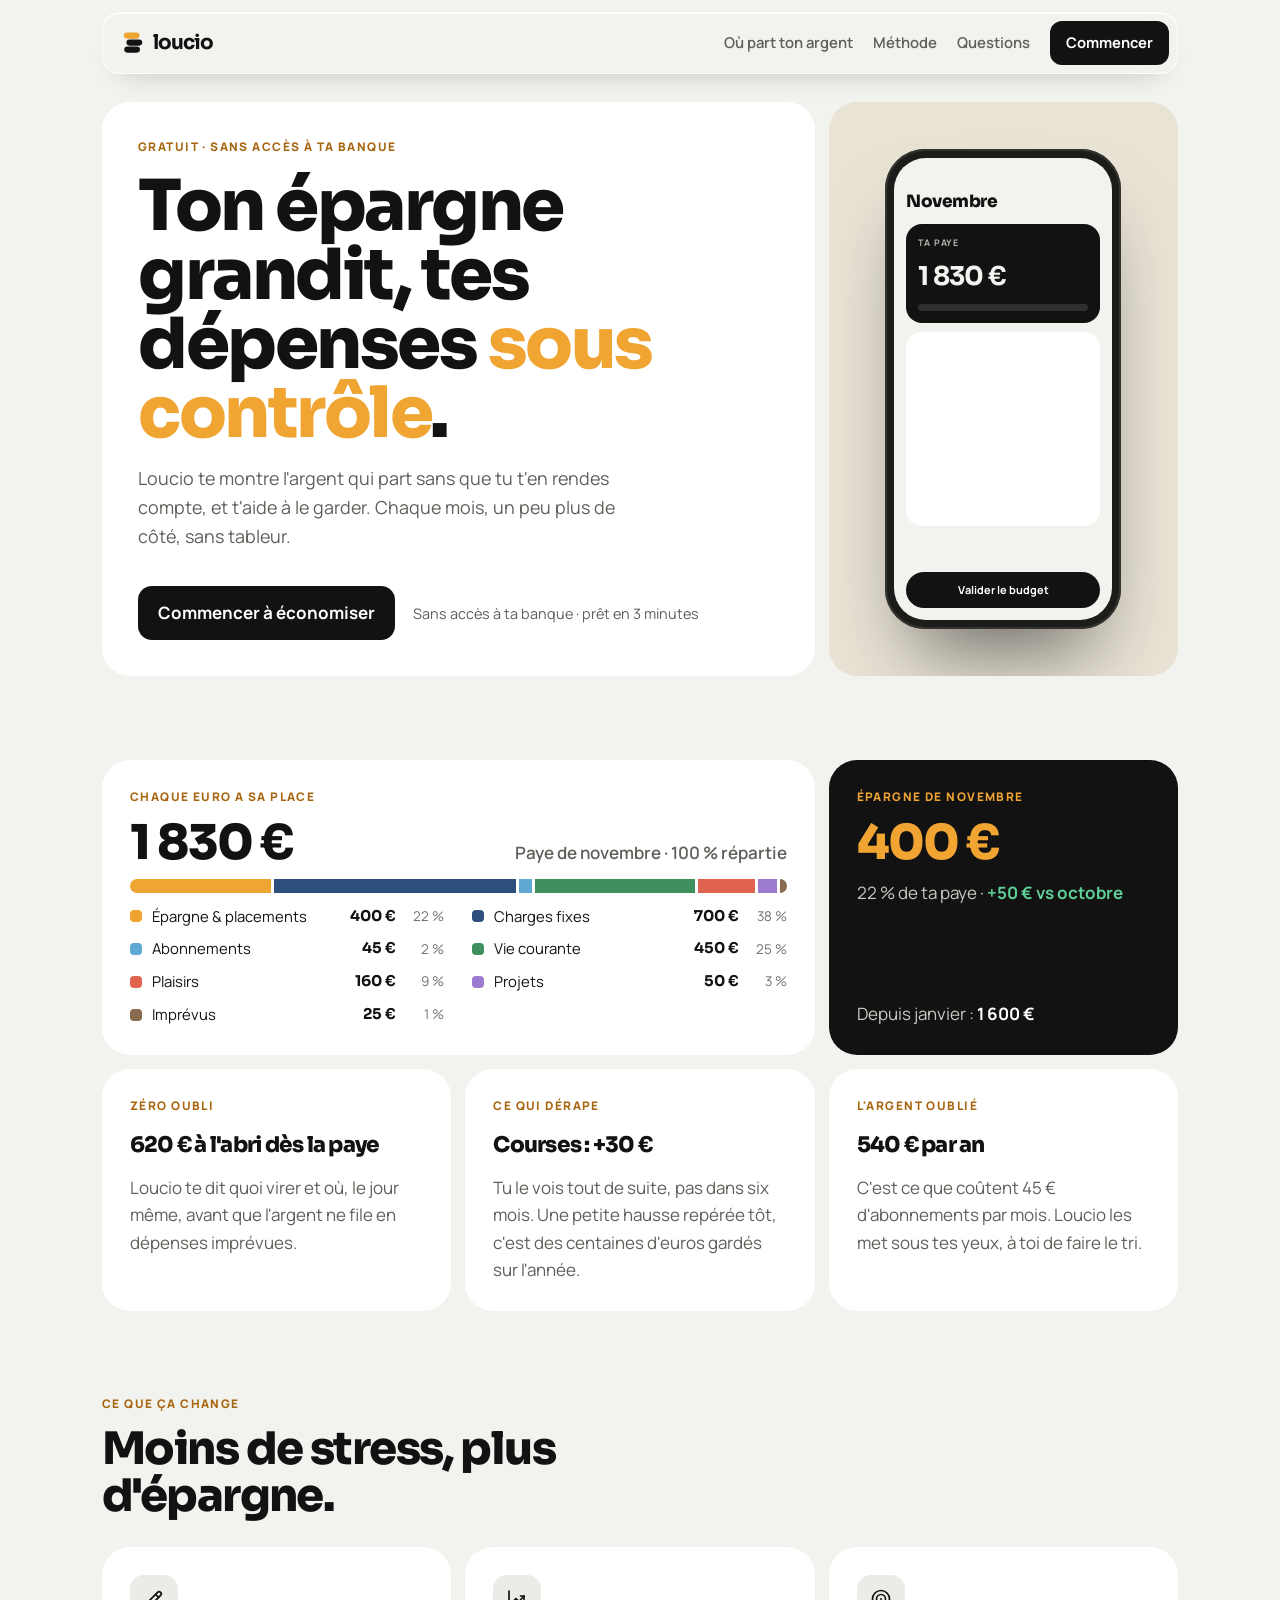
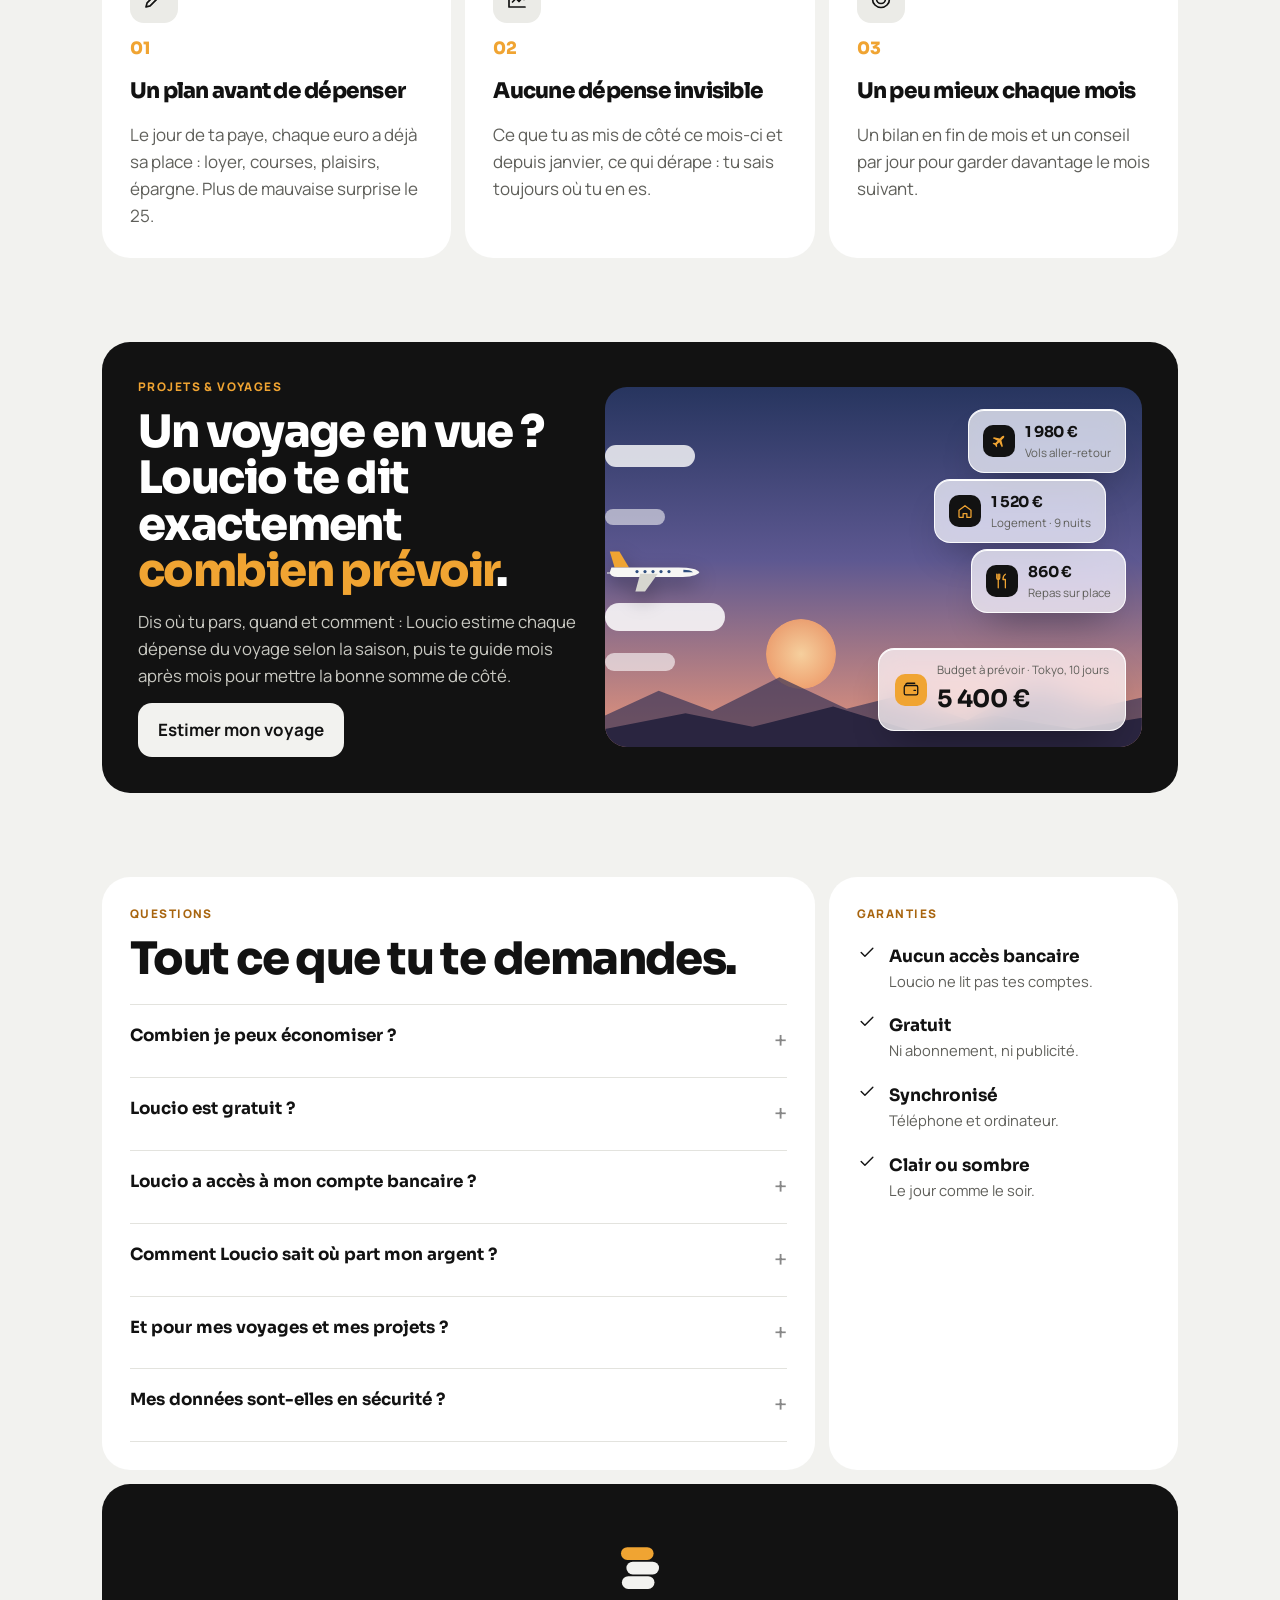
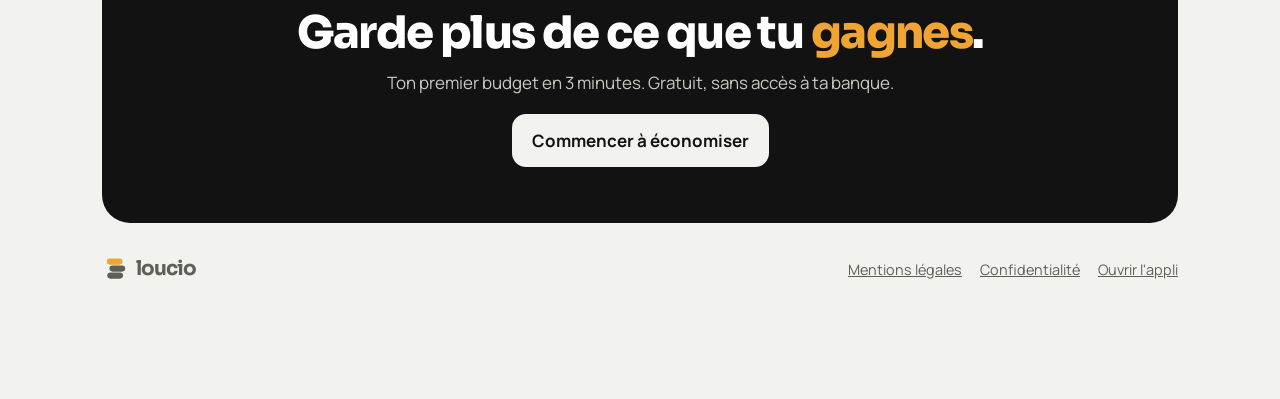
==== commit e7a6749a: "Site : nouveau titre « Ton épargne grandit, tes dépenses sous contrôle » Co-Authored-By: Claude Opus" ====
--- a/index.html
+++ b/index.html
@@ -3,11 +3,11 @@
 <head>
 <meta charset="utf-8">
 <meta name="viewport" content="width=device-width,initial-scale=1,viewport-fit=cover">
-<title>Loucio · plus d'économies, moins de fuites</title>
+<title>Loucio · ton épargne grandit, tes dépenses sous contrôle</title>
 <meta name="description" content="Loucio te montre l'argent qui part sans que tu t'en rendes compte et t'aide à mettre plus de côté chaque mois. Voyages chiffrés pour partir l'esprit léger. Gratuit, sans accès à ta banque.">
 <meta name="theme-color" content="#f2f2ef">
-<meta property="og:title" content="Loucio · plus d'économies, moins de fuites">
-<meta property="og:description" content="Plus d'économies, moins d'argent perdu sans t'en rendre compte. Gratuit, sans accès à ta banque.">
+<meta property="og:title" content="Loucio · ton épargne grandit, tes dépenses sous contrôle">
+<meta property="og:description" content="Ton épargne grandit, tes dépenses restent sous contrôle. Gratuit, sans accès à ta banque.">
 <link rel="icon" href="favicon.svg?v=3" type="image/svg+xml">
 <link rel="icon" href="favicon-32.png?v=3" sizes="32x32" type="image/png">
 <link rel="shortcut icon" href="favicon.ico?v=3">
@@ -113,7 +113,7 @@
 <body>
 <div class="nav in"><div class="bar"><a class="logo" href="./" aria-label="Loucio, accueil"><svg class="coin" viewBox="0 0 64 64" aria-hidden="true"><rect x="12" y="40" width="36" height="14" rx="7" fill="currentColor"/><rect x="17" y="24" width="36" height="14" rx="7" fill="currentColor"/><rect x="11" y="8" width="36" height="14" rx="7" fill="#f0a432"/></svg><span>loucio</span></a><a class="l" href="#ou">Où part ton argent</a><a class="l" href="#methode">Méthode</a><a class="l" href="#faq">Questions</a><a class="btn" href="app.html">Commencer</a></div></div>
 <section style="padding-top:28px"><div class="in"><div class="grid">
-  <div class="t span4 row2" style="justify-content:space-between;padding:36px"><div style="display:flex;flex-direction:column;gap:16px"><span class="k">Gratuit · sans accès à ta banque</span><h1>Plus d'économies. <em>Moins de fuites.</em></h1><p style="font-size:1.12rem;max-width:44ch">Loucio te montre l'argent qui part sans que tu t'en rendes compte, et t'aide à le garder. Chaque mois, un peu plus de côté, sans tableur.</p></div><div style="display:flex;gap:18px;align-items:center;flex-wrap:wrap;margin-top:24px"><a class="btn" href="app.html">Commencer à économiser</a><span style="color:var(--muted);font-size:.9rem">Sans accès à ta banque · prêt en 3 minutes</span></div></div>
+  <div class="t span4 row2" style="justify-content:space-between;padding:36px"><div style="display:flex;flex-direction:column;gap:16px"><span class="k">Gratuit · sans accès à ta banque</span><h1>Ton épargne grandit, tes dépenses <em>sous contrôle</em>.</h1><p style="font-size:1.12rem;max-width:44ch">Loucio te montre l'argent qui part sans que tu t'en rendes compte, et t'aide à le garder. Chaque mois, un peu plus de côté, sans tableur.</p></div><div style="display:flex;gap:18px;align-items:center;flex-wrap:wrap;margin-top:24px"><a class="btn" href="app.html">Commencer à économiser</a><span style="color:var(--muted);font-size:.9rem">Sans accès à ta banque · prêt en 3 minutes</span></div></div>
   <div class="t sand span2 row2" style="padding:0"><div class="stage" aria-label="Animation : Loucio répartit une paye de 1 830 € en enveloppes" role="img">
  <div class="rig">
   <div class="dev"><div class="scr">
